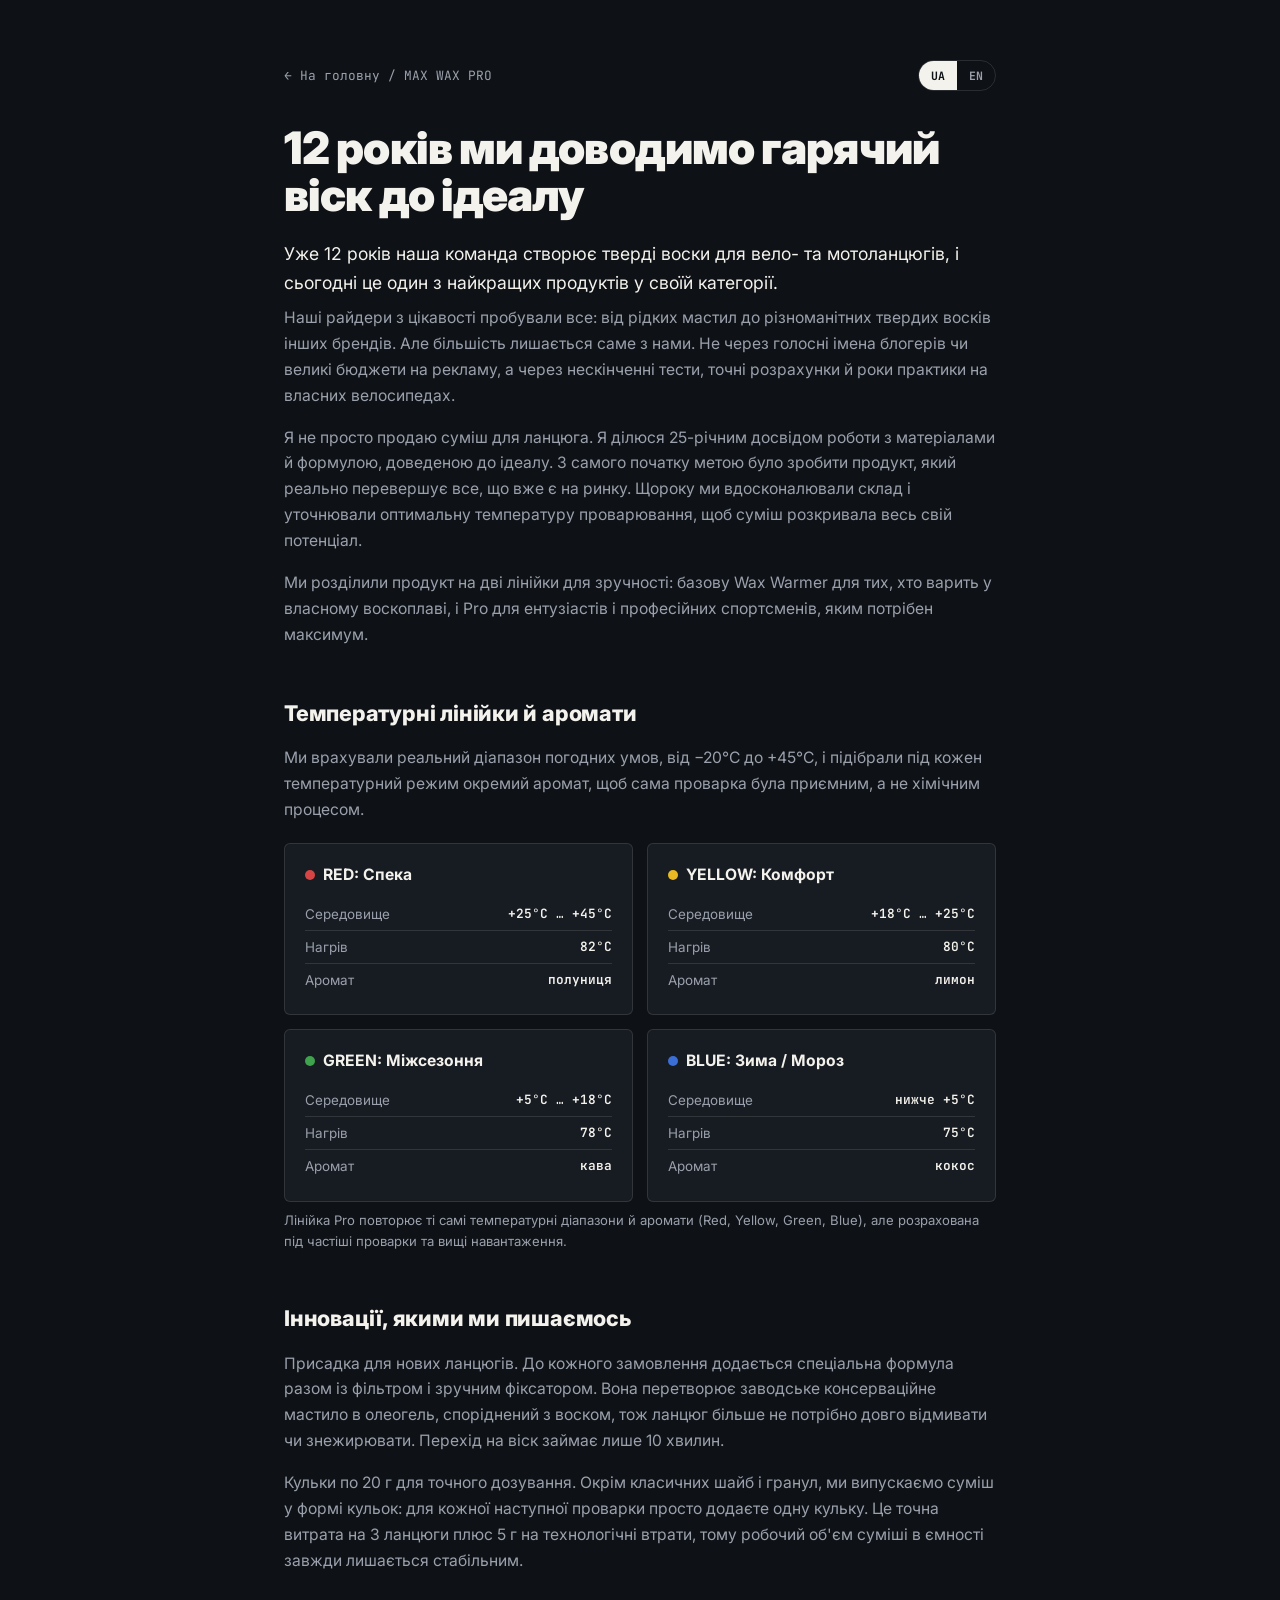
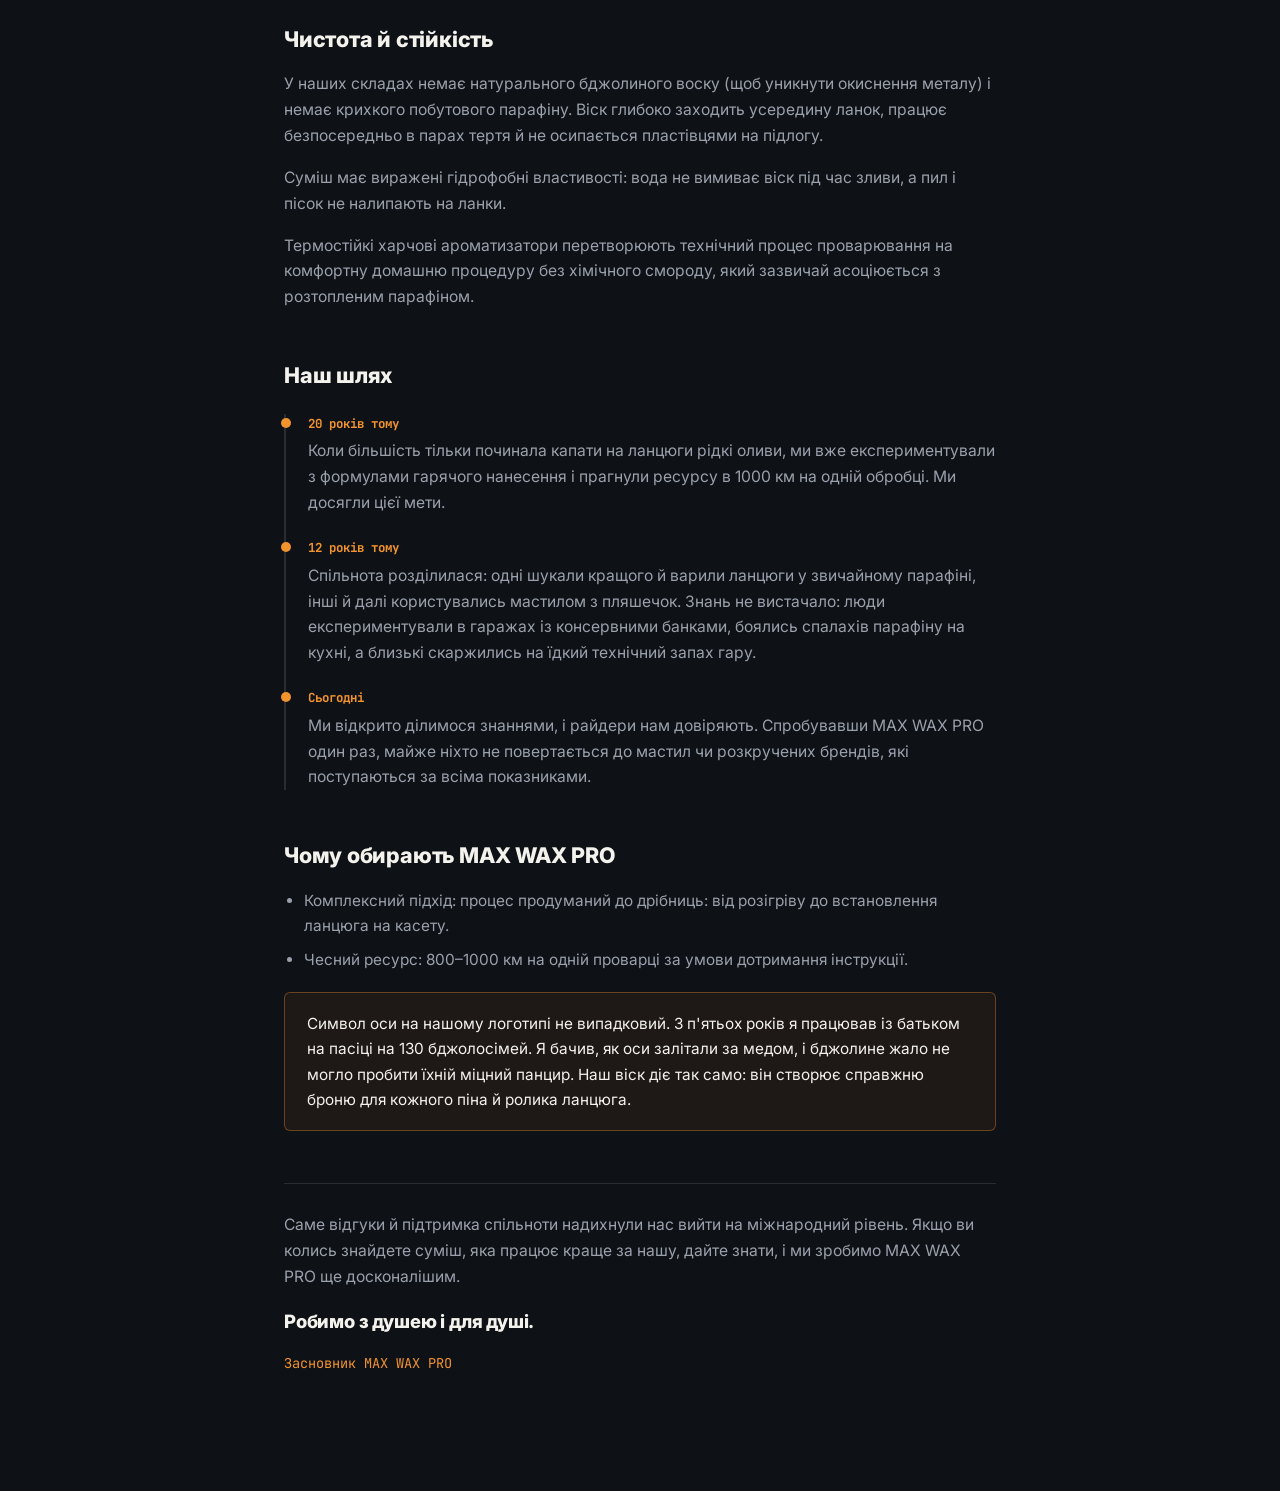
==== about.html @ edaf2dea "Cut page weight and remove AI-style copy patterns - Remove Ice Diamond video (2.5 MB base64); replac" ====
<!DOCTYPE html>
<html lang="uk" data-lang="uk">
<head>
<meta charset="UTF-8">
<meta name="viewport" content="width=device-width, initial-scale=1.0">
<title>Про нас | MAX WAX PRO</title>
<meta name="description" content="Історія MAX WAX PRO: 12 років розробки твердого воску для вело- та мотоланцюгів, температурні лінійки, наші інновації та чому обирають саме нас.">
<meta name="robots" content="index, follow">
<link rel="preconnect" href="https://fonts.googleapis.com">
<link href="https://fonts.googleapis.com/css2?family=Inter:wght@400;500;600;700;800;900&family=JetBrains+Mono:wght@400;500;700&display=swap" rel="stylesheet">
<style>
  :root{
    --bg:#0E1116; --surface:#171B22; --surface-2:#1D222B; --ink:#F4F2EC; --ink-soft:#9AA1AC;
    --accent:#F2932E; --accent-ink:#14181C; --border:rgba(244,242,236,0.12);
  }
  *{box-sizing:border-box;}
  body{margin:0;background:var(--bg);color:var(--ink);font-family:'Inter',system-ui,sans-serif;line-height:1.65;}
  .wrap{max-width:760px;margin:0 auto;padding:60px 24px 100px;}
  a{color:var(--accent);text-decoration:none;}
  a:hover{text-decoration:underline;}
  .top-row{display:flex;justify-content:space-between;align-items:center;margin-bottom:34px;flex-wrap:wrap;gap:14px;}
  .back{font-family:'JetBrains Mono',monospace;font-size:.8rem;color:var(--ink-soft);}
  .lang-toggle{display:flex;border:1px solid var(--border);border-radius:20px;overflow:hidden;}
  .lang-btn{border:none;background:transparent;color:var(--ink-soft);font-family:'JetBrains Mono',monospace;font-size:.72rem;font-weight:700;padding:7px 12px;cursor:pointer;}
  .lang-btn.active{background:var(--ink);color:var(--bg);}
  .eyebrow{font-family:'JetBrains Mono',monospace;font-size:.72rem;letter-spacing:.06em;color:var(--accent);font-weight:700;margin-bottom:14px;}
  h1{font-size:clamp(2rem,4.5vw,2.8rem);font-weight:900;letter-spacing:-0.02em;line-height:1.05;margin:0 0 20px;}
  h2{font-size:1.35rem;font-weight:800;letter-spacing:-0.01em;margin:48px 0 14px;}
  p{color:var(--ink-soft);font-size:.98rem;margin:0 0 16px;}
  p.lede{font-size:1.1rem;color:var(--ink);margin-bottom:8px;}
  .signature{font-family:'JetBrains Mono',monospace;font-size:.85rem;color:var(--accent);margin-top:6px;}
  ul{padding-left:20px;margin:0 0 16px;}
  li{color:var(--ink-soft);font-size:.96rem;margin-bottom:8px;}

  .temp-grid{display:grid;grid-template-columns:1fr 1fr;gap:14px;margin:20px 0 8px;}
  @media (max-width:600px){ .temp-grid{grid-template-columns:1fr;} }
  .temp-card{background:var(--surface);border:1px solid var(--border);border-radius:6px;padding:18px 20px;}
  .temp-card .dot{display:inline-block;width:10px;height:10px;border-radius:50%;margin-right:8px;}
  .temp-card h3{margin:0 0 10px;font-size:.98rem;display:flex;align-items:center;}
  .temp-card .row{display:flex;justify-content:space-between;font-size:.84rem;color:var(--ink-soft);padding:5px 0;border-top:1px solid var(--border);}
  .temp-card .row:first-of-type{border-top:none;}
  .temp-card .row span:last-child{color:var(--ink);font-weight:600;font-family:'JetBrains Mono',monospace;font-size:.8rem;}

  .quote-block{background:rgba(242,147,46,.07);border:1px solid rgba(242,147,46,.35);border-radius:6px;padding:18px 22px;margin:20px 0;}
  .quote-block p{color:var(--ink);margin:0;font-size:.96rem;}

  .timeline{border-left:2px solid var(--border);padding-left:22px;margin:20px 0;display:grid;gap:22px;}
  .timeline .t-item{position:relative;}
  .timeline .t-item::before{content:"";position:absolute;left:-27px;top:4px;width:10px;height:10px;border-radius:50%;background:var(--accent);}
  .timeline .t-year{font-family:'JetBrains Mono',monospace;font-size:.78rem;color:var(--accent);font-weight:700;display:block;margin-bottom:4px;}

  .closing{margin-top:52px;padding-top:28px;border-top:1px solid var(--border);}
  .closing p.tagline{font-size:1.15rem;font-weight:800;color:var(--ink);letter-spacing:-0.01em;}
</style>
</head>
<body>
  <div class="wrap">
    <div class="top-row">
      <a class="back" href="index.html" data-uk="← На головну / MAX WAX PRO" data-en="← Home / MAX WAX PRO">← На головну / MAX WAX PRO</a>
      <div class="lang-toggle">
        <button class="lang-btn active" data-lang="uk" type="button">UA</button>
        <button class="lang-btn" data-lang="en" type="button">EN</button>
      </div>
    </div>
    <h1 data-uk="12 років ми доводимо гарячий віск до ідеалу" data-en="12 years perfecting hot wax">12 років ми доводимо гарячий віск до ідеалу</h1>
    <p class="lede" data-uk="Уже 12 років наша команда створює тверді воски для вело- та мотоланцюгів, і сьогодні це один з найкращих продуктів у своїй категорії." data-en="For 12 years now our team has been making solid wax for bicycle and motorcycle chains, and today it's one of the best products in its category.">Уже 12 років наша команда створює тверді воски для вело- та мотоланцюгів, і сьогодні це один з найкращих продуктів у своїй категорії.</p>
    <p data-uk="Наші райдери з цікавості пробували все: від рідких мастил до різноманітних твердих восків інших брендів. Але більшість лишається саме з нами. Не через голосні імена блогерів чи великі бюджети на рекламу, а через нескінченні тести, точні розрахунки й роки практики на власних велосипедах." data-en="Out of curiosity, our riders have tried everything: from liquid lubes to various solid waxes from other brands. But most of them stay with us. Not because of loud blogger names or big ad budgets, but because of endless testing, precise calculations, and years of practice on our own bikes.">Наші райдери з цікавості пробували все: від рідких мастил до різноманітних твердих восків інших брендів. Але більшість лишається саме з нами. Не через голосні імена блогерів чи великі бюджети на рекламу, а через нескінченні тести, точні розрахунки й роки практики на власних велосипедах.</p>
    <p data-uk="Я не просто продаю суміш для ланцюга. Я ділюся 25-річним досвідом роботи з матеріалами й формулою, доведеною до ідеалу. З самого початку метою було зробити продукт, який реально перевершує все, що вже є на ринку. Щороку ми вдосконалювали склад і уточнювали оптимальну температуру проварювання, щоб суміш розкривала весь свій потенціал." data-en="I'm not just selling a chain mix. I'm sharing 25 years of hands-on material science and a formula refined to its limit. From the very start, the goal was to make a product that genuinely outperforms everything already on the market. Every year we refined the formula and fine-tuned the optimal treatment temperature so the mix reaches its full potential.">Я не просто продаю суміш для ланцюга. Я ділюся 25-річним досвідом роботи з матеріалами й формулою, доведеною до ідеалу. З самого початку метою було зробити продукт, який реально перевершує все, що вже є на ринку. Щороку ми вдосконалювали склад і уточнювали оптимальну температуру проварювання, щоб суміш розкривала весь свій потенціал.</p>
    <p data-uk="Ми розділили продукт на дві лінійки для зручності: базову Wax Warmer для тих, хто варить у власному воскоплаві, і Pro для ентузіастів і професійних спортсменів, яким потрібен максимум." data-en="We split the product into two lines for convenience: the base Wax Warmer for anyone treating chains in their own heater, and Pro for enthusiasts and professional athletes who need the maximum.">Ми розділили продукт на дві лінійки для зручності: базову <strong>Wax Warmer</strong> для тих, хто варить у власному воскоплаві, і <strong>Pro</strong> для ентузіастів і професійних спортсменів, яким потрібен максимум.</p>

    <h2 data-uk="Температурні лінійки й аромати" data-en="Temperature lines and scents">Температурні лінійки й аромати</h2>
    <p data-uk="Ми врахували реальний діапазон погодних умов, від −20°C до +45°C, і підібрали під кожен температурний режим окремий аромат, щоб сама проварка була приємним, а не хімічним процесом." data-en="We accounted for the real range of weather conditions, from −20°C to +45°C, and matched each temperature mode with its own scent, so the treatment itself feels pleasant rather than chemical.">Ми врахували реальний діапазон погодних умов, від −20°C до +45°C, і підібрали під кожен температурний режим окремий аромат, щоб сама проварка була приємним, а не хімічним процесом.</p>
    <div class="temp-grid">
      <div class="temp-card">
        <h3><span class="dot" style="background:#D64545;"></span><span data-uk="RED: Спека" data-en="RED: Hot">RED: Спека</span></h3>
        <div class="row"><span data-uk="Середовище" data-en="Ambient">Середовище</span><span>+25°C … +45°C</span></div>
        <div class="row"><span data-uk="Нагрів" data-en="Melt temp">Нагрів</span><span>82°C</span></div>
        <div class="row"><span data-uk="Аромат" data-en="Scent">Аромат</span><span data-uk="полуниця" data-en="strawberry">полуниця</span></div>
      </div>
      <div class="temp-card">
        <h3><span class="dot" style="background:#E8B923;"></span><span data-uk="YELLOW: Комфорт" data-en="YELLOW: Comfort">YELLOW: Комфорт</span></h3>
        <div class="row"><span data-uk="Середовище" data-en="Ambient">Середовище</span><span>+18°C … +25°C</span></div>
        <div class="row"><span data-uk="Нагрів" data-en="Melt temp">Нагрів</span><span>80°C</span></div>
        <div class="row"><span data-uk="Аромат" data-en="Scent">Аромат</span><span data-uk="лимон" data-en="lemon">лимон</span></div>
      </div>
      <div class="temp-card">
        <h3><span class="dot" style="background:#3FA24C;"></span><span data-uk="GREEN: Міжсезоння" data-en="GREEN: Off-season">GREEN: Міжсезоння</span></h3>
        <div class="row"><span data-uk="Середовище" data-en="Ambient">Середовище</span><span>+5°C … +18°C</span></div>
        <div class="row"><span data-uk="Нагрів" data-en="Melt temp">Нагрів</span><span>78°C</span></div>
        <div class="row"><span data-uk="Аромат" data-en="Scent">Аромат</span><span data-uk="кава" data-en="coffee">кава</span></div>
      </div>
      <div class="temp-card">
        <h3><span class="dot" style="background:#3B6FD6;"></span><span data-uk="BLUE: Зима / Мороз" data-en="BLUE: Winter / Frost">BLUE: Зима / Мороз</span></h3>
        <div class="row"><span data-uk="Середовище" data-en="Ambient">Середовище</span><span data-uk="нижче +5°C" data-en="below +5°C">нижче +5°C</span></div>
        <div class="row"><span data-uk="Нагрів" data-en="Melt temp">Нагрів</span><span>75°C</span></div>
        <div class="row"><span data-uk="Аромат" data-en="Scent">Аромат</span><span data-uk="кокос" data-en="coconut">кокос</span></div>
      </div>
    </div>
    <p style="font-size:.82rem;" data-uk="Лінійка Pro повторює ті самі температурні діапазони й аромати (Red, Yellow, Green, Blue), але розрахована під частіші проварки та вищі навантаження." data-en="The Pro line repeats the same temperature ranges and scents (Red, Yellow, Green, Blue), but is built for more frequent treatments and higher loads.">Лінійка Pro повторює ті самі температурні діапазони й аромати (Red, Yellow, Green, Blue), але розрахована під частіші проварки та вищі навантаження.</p>

    <h2 data-uk="Інновації, якими ми пишаємось" data-en="Innovations we're proud of">Інновації, якими ми пишаємось</h2>
    <p data-uk="Присадка для нових ланцюгів. До кожного замовлення додається спеціальна формула разом із фільтром і зручним фіксатором. Вона перетворює заводське консерваційне мастило в олеогель, споріднений з воском, тож ланцюг більше не потрібно довго відмивати чи знежирювати. Перехід на віск займає лише 10 хвилин." data-en="New-chain additive. Every order includes a special formula along with a filter and a convenient holder. It turns factory preservative grease into a wax-like oleogel, so there's no more long degreasing or washing. Switching to wax takes just 10 minutes."><strong>Присадка для нових ланцюгів.</strong> До кожного замовлення додається спеціальна формула разом із фільтром і зручним фіксатором. Вона перетворює заводське консерваційне мастило в олеогель, споріднений з воском, тож ланцюг більше не потрібно довго відмивати чи знежирювати. Перехід на віск займає лише 10 хвилин.</p>
    <p data-uk="Кульки по 20 г для точного дозування. Окрім класичних шайб і гранул, ми випускаємо суміш у формі кульок: для кожної наступної проварки просто додаєте одну кульку. Це точна витрата на 3 ланцюги плюс 5 г на технологічні втрати, тому робочий об'єм суміші в ємності завжди лишається стабільним." data-en="20 g balls for precise dosing. Besides the classic discs and pellets, we make the mix in ball form: for every next treatment you just drop in one ball. That's an exact amount for 3 chains plus 5 g for process loss, so the working volume in your heater always stays stable."><strong>Кульки по 20 г для точного дозування.</strong> Окрім класичних шайб і гранул, ми випускаємо суміш у формі кульок: для кожної наступної проварки просто додаєте одну кульку. Це точна витрата на 3 ланцюги плюс 5 г на технологічні втрати, тому робочий об'єм суміші в ємності завжди лишається стабільним.</p>

    <h2 data-uk="Чистота й стійкість" data-en="Purity and resistance">Чистота й стійкість</h2>
    <p data-uk="У наших складах немає натурального бджолиного воску (щоб уникнути окиснення металу) і немає крихкого побутового парафіну. Віск глибоко заходить усередину ланок, працює безпосередньо в парах тертя й не осипається пластівцями на підлогу." data-en="Our formulas contain no natural beeswax (to avoid metal oxidation) and no brittle household paraffin. The wax penetrates deep into the links, works directly at the friction surfaces, and doesn't flake off onto the floor.">У наших складах немає натурального бджолиного воску (щоб уникнути окиснення металу) і немає крихкого побутового парафіну. Віск глибоко заходить усередину ланок, працює безпосередньо в парах тертя й не осипається пластівцями на підлогу.</p>
    <p data-uk="Суміш має виражені гідрофобні властивості: вода не вимиває віск під час зливи, а пил і пісок не налипають на ланки." data-en="The mix has pronounced hydrophobic properties: rain doesn't wash the wax out, and dust or sand don't stick to the links.">Суміш має виражені гідрофобні властивості: вода не вимиває віск під час зливи, а пил і пісок не налипають на ланки.</p>
    <p data-uk="Термостійкі харчові ароматизатори перетворюють технічний процес проварювання на комфортну домашню процедуру без хімічного смороду, який зазвичай асоціюється з розтопленим парафіном." data-en="Heat-stable, food-grade fragrances turn the technical treatment process into a comfortable at-home routine without the chemical stench usually associated with melted paraffin.">Термостійкі харчові ароматизатори перетворюють технічний процес проварювання на комфортну домашню процедуру без хімічного смороду, який зазвичай асоціюється з розтопленим парафіном.</p>

    <h2 data-uk="Наш шлях" data-en="Our journey">Наш шлях</h2>
    <div class="timeline">
      <div class="t-item">
        <span class="t-year" data-uk="20 років тому" data-en="20 years ago">20 років тому</span>
        <p style="margin:0;" data-uk="Коли більшість тільки починала капати на ланцюги рідкі оливи, ми вже експериментували з формулами гарячого нанесення і прагнули ресурсу в 1000 км на одній обробці. Ми досягли цієї мети." data-en="While most people were just starting to drip liquid oils onto their chains, we were already experimenting with hot-application formulas, chasing a 1000 km range per treatment. We reached that goal.">Коли більшість тільки починала капати на ланцюги рідкі оливи, ми вже експериментували з формулами гарячого нанесення і прагнули ресурсу в 1000 км на одній обробці. Ми досягли цієї мети.</p>
      </div>
      <div class="t-item">
        <span class="t-year" data-uk="12 років тому" data-en="12 years ago">12 років тому</span>
        <p style="margin:0;" data-uk="Спільнота розділилася: одні шукали кращого й варили ланцюги у звичайному парафіні, інші й далі користувались мастилом з пляшечок. Знань не вистачало: люди експериментували в гаражах із консервними банками, боялись спалахів парафіну на кухні, а близькі скаржились на їдкий технічний запах гару." data-en="The community split: some looked for something better and treated chains in plain paraffin, others kept using bottled lube. Knowledge was scarce: people experimented in garages with tin cans, feared paraffin flare-ups in the kitchen, and their families complained about the acrid technical smell.">Спільнота розділилася: одні шукали кращого й варили ланцюги у звичайному парафіні, інші й далі користувались мастилом з пляшечок. Знань не вистачало: люди експериментували в гаражах із консервними банками, боялись спалахів парафіну на кухні, а близькі скаржились на їдкий технічний запах гару.</p>
      </div>
      <div class="t-item">
        <span class="t-year" data-uk="Сьогодні" data-en="Today">Сьогодні</span>
        <p style="margin:0;" data-uk="Ми відкрито ділимося знаннями, і райдери нам довіряють. Спробувавши MAX WAX PRO один раз, майже ніхто не повертається до мастил чи розкручених брендів, які поступаються за всіма показниками." data-en="We share our knowledge openly, and riders trust us for it. Once someone tries MAX WAX PRO, almost no one goes back to lubes or hyped brands that fall short on every metric.">Ми відкрито ділимося знаннями, і райдери нам довіряють. Спробувавши MAX WAX PRO один раз, майже ніхто не повертається до мастил чи розкручених брендів, які поступаються за всіма показниками.</p>
      </div>
    </div>

    <h2 data-uk="Чому обирають MAX WAX PRO" data-en="Why riders choose MAX WAX PRO">Чому обирають MAX WAX PRO</h2>
    <ul>
      <li data-uk="Комплексний підхід: процес продуманий до дрібниць: від розігріву до встановлення ланцюга на касету." data-en="A comprehensive approach: every detail is worked out, from heating the wax to refitting the chain onto the cassette."><strong>Комплексний підхід</strong>: процес продуманий до дрібниць: від розігріву до встановлення ланцюга на касету.</li>
      <li data-uk="Чесний ресурс: 800–1000 км на одній проварці за умови дотримання інструкції." data-en="An honest lifespan: 800–1000 km per treatment when the instructions are followed."><strong>Чесний ресурс</strong>: 800–1000 км на одній проварці за умови дотримання інструкції.</li>
    </ul>

    <div class="quote-block">
      <p data-uk="Символ оси на нашому логотипі не випадковий. З п'ятьох років я працював із батьком на пасіці на 130 бджолосімей. Я бачив, як оси залітали за медом, і бджолине жало не могло пробити їхній міцний панцир. Наш віск діє так само: він створює справжню броню для кожного піна й ролика ланцюга." data-en="The wasp on our logo isn't there by chance. From the age of five I worked with my father at an apiary of 130 bee colonies. I watched wasps raid the hives for honey, and the bees' stingers simply couldn't pierce their tough armor. Our wax works the same way: it builds real armor for every pin and roller in the chain.">Символ оси на нашому логотипі не випадковий. З п'ятьох років я працював із батьком на пасіці на 130 бджолосімей. Я бачив, як оси залітали за медом, і бджолине жало не могло пробити їхній міцний панцир. Наш віск діє так само: він створює справжню броню для кожного піна й ролика ланцюга.</p>
    </div>

    <div class="closing">
      <p data-uk="Саме відгуки й підтримка спільноти надихнули нас вийти на міжнародний рівень. Якщо ви колись знайдете суміш, яка працює краще за нашу, дайте знати, і ми зробимо MAX WAX PRO ще досконалішим." data-en="It was your feedback and the community's support that inspired us to go international. If you ever find a mix that works better than ours, let us know, and we'll make MAX WAX PRO even better.">Саме відгуки й підтримка спільноти надихнули нас вийти на міжнародний рівень. Якщо ви колись знайдете суміш, яка працює краще за нашу, дайте знати, і ми зробимо MAX WAX PRO ще досконалішим.</p>
      <p class="tagline" data-uk="Робимо з душею і для душі." data-en="Made with soul, for the soul.">Робимо з душею і для душі.</p>
      <p class="signature" data-uk="Засновник MAX WAX PRO" data-en="Founder, MAX WAX PRO">Засновник MAX WAX PRO</p>
    </div>
  </div>

  <script>
  (function(){
    var LANG_KEY = 'mwp-lang-v1';
    function applyLang(lang){
      var root = document.documentElement;
      root.setAttribute('lang', lang);
      root.setAttribute('data-lang', lang);
      var attr = lang === 'en' ? 'data-en' : 'data-uk';
      document.querySelectorAll('[data-en]').forEach(function(el){
        var val = el.getAttribute(attr);
        if(val !== null){ el.textContent = val; }
      });
      document.querySelectorAll('.lang-btn').forEach(function(b){
        b.classList.toggle('active', b.getAttribute('data-lang') === lang);
      });
      try{ localStorage.setItem(LANG_KEY, lang); }catch(e){}
    }
    document.querySelectorAll('.lang-btn').forEach(function(b){
      b.addEventListener('click', function(){ applyLang(b.getAttribute('data-lang')); });
    });
    var saved;
    try{ saved = localStorage.getItem(LANG_KEY); }catch(e){}
    applyLang(saved === 'en' ? 'en' : 'uk');
  })();
  </script>
</body>
</html>
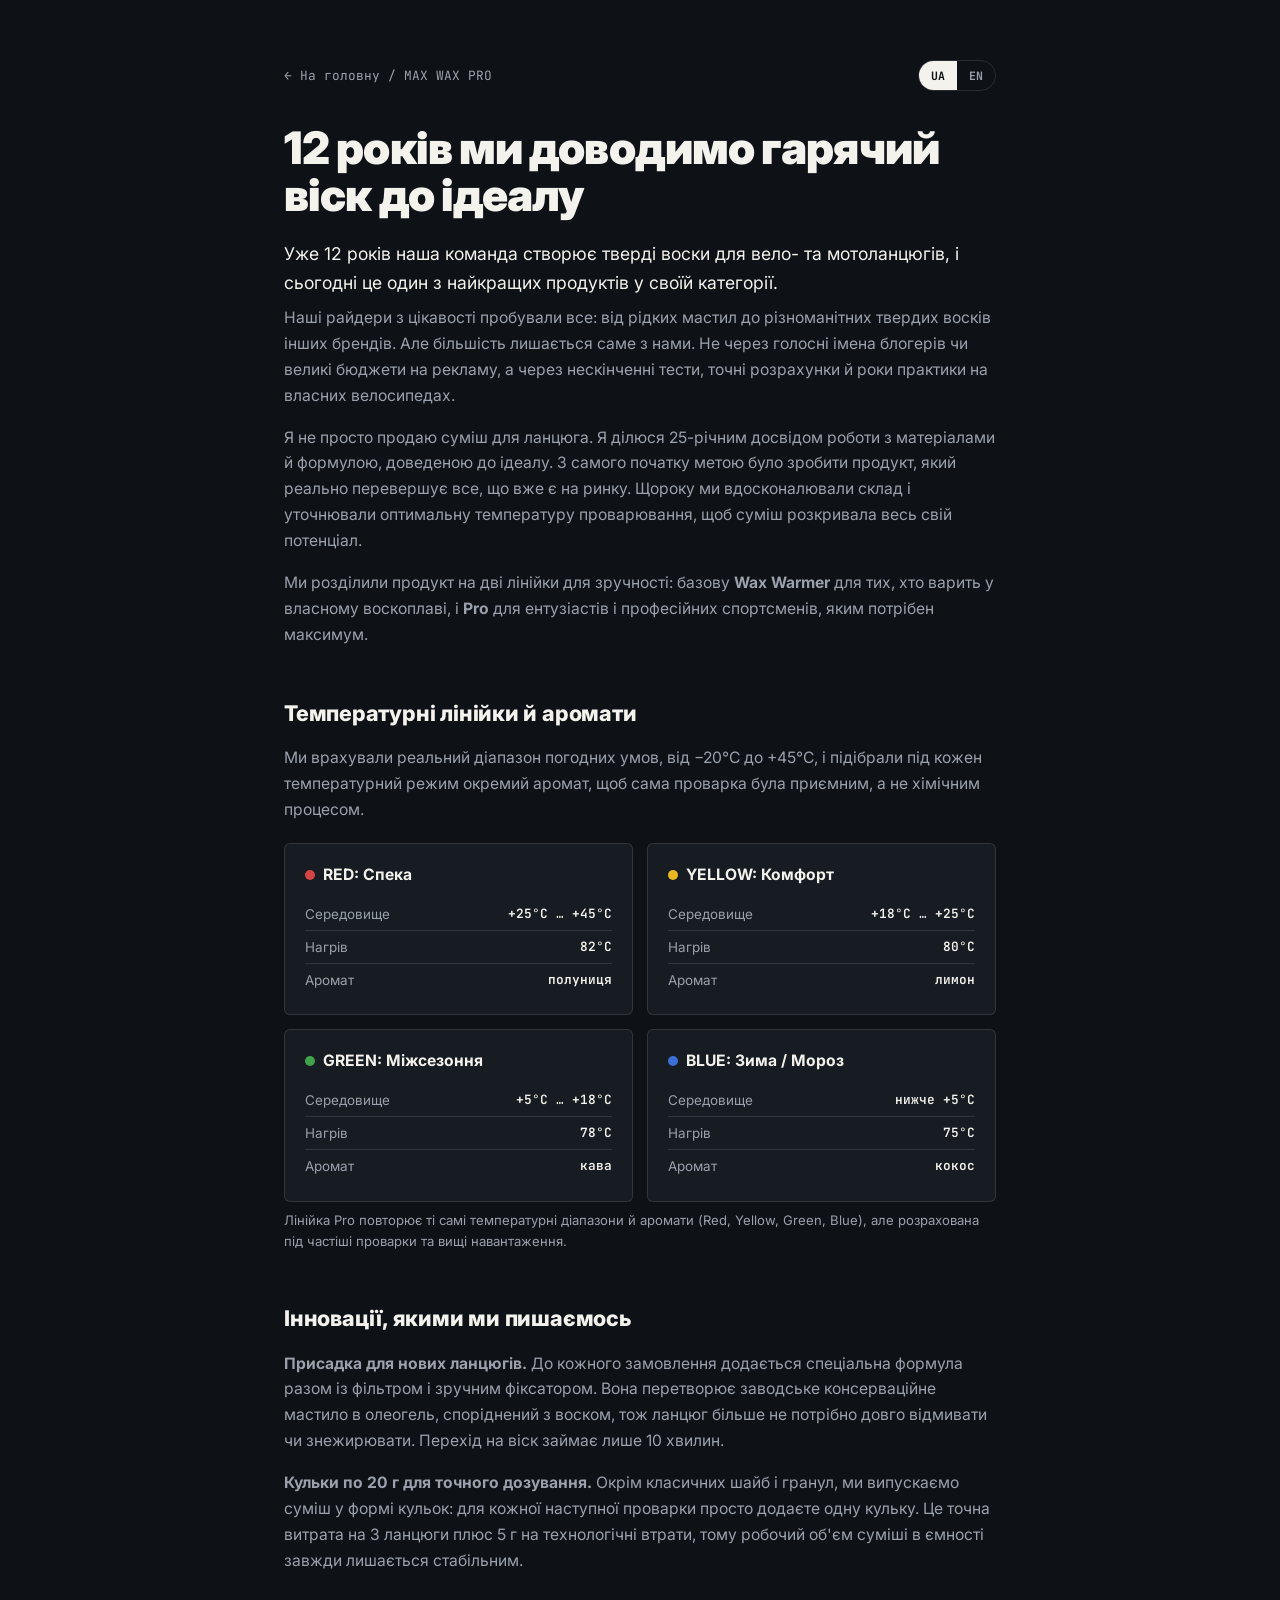
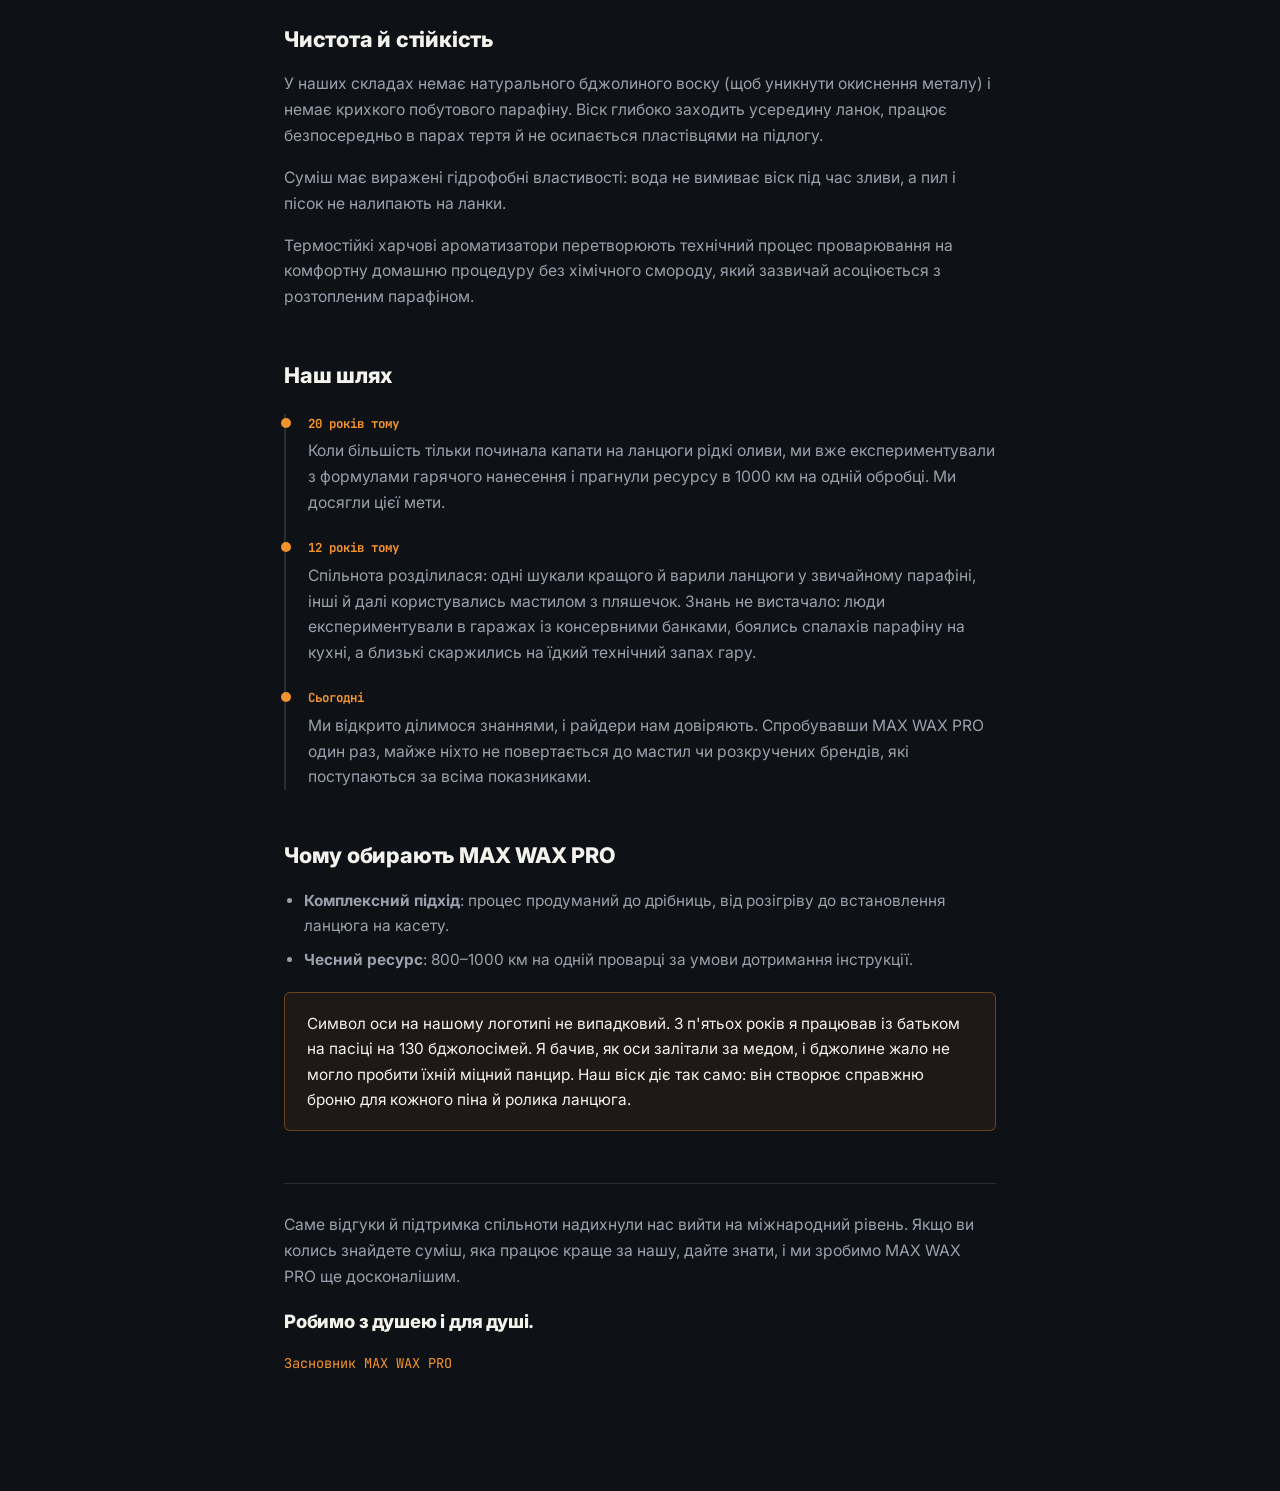
==== commit ac607126: "About page: keep bold text when switching UA/EN; fix double colon Co-Authored-By: Claude Opus 5.5 <n" ====
--- a/about.html
+++ b/about.html
@@ -66,7 +66,7 @@
     <p class="lede" data-uk="Уже 12 років наша команда створює тверді воски для вело- та мотоланцюгів, і сьогодні це один з найкращих продуктів у своїй категорії." data-en="For 12 years now our team has been making solid wax for bicycle and motorcycle chains, and today it's one of the best products in its category.">Уже 12 років наша команда створює тверді воски для вело- та мотоланцюгів, і сьогодні це один з найкращих продуктів у своїй категорії.</p>
     <p data-uk="Наші райдери з цікавості пробували все: від рідких мастил до різноманітних твердих восків інших брендів. Але більшість лишається саме з нами. Не через голосні імена блогерів чи великі бюджети на рекламу, а через нескінченні тести, точні розрахунки й роки практики на власних велосипедах." data-en="Out of curiosity, our riders have tried everything: from liquid lubes to various solid waxes from other brands. But most of them stay with us. Not because of loud blogger names or big ad budgets, but because of endless testing, precise calculations, and years of practice on our own bikes.">Наші райдери з цікавості пробували все: від рідких мастил до різноманітних твердих восків інших брендів. Але більшість лишається саме з нами. Не через голосні імена блогерів чи великі бюджети на рекламу, а через нескінченні тести, точні розрахунки й роки практики на власних велосипедах.</p>
     <p data-uk="Я не просто продаю суміш для ланцюга. Я ділюся 25-річним досвідом роботи з матеріалами й формулою, доведеною до ідеалу. З самого початку метою було зробити продукт, який реально перевершує все, що вже є на ринку. Щороку ми вдосконалювали склад і уточнювали оптимальну температуру проварювання, щоб суміш розкривала весь свій потенціал." data-en="I'm not just selling a chain mix. I'm sharing 25 years of hands-on material science and a formula refined to its limit. From the very start, the goal was to make a product that genuinely outperforms everything already on the market. Every year we refined the formula and fine-tuned the optimal treatment temperature so the mix reaches its full potential.">Я не просто продаю суміш для ланцюга. Я ділюся 25-річним досвідом роботи з матеріалами й формулою, доведеною до ідеалу. З самого початку метою було зробити продукт, який реально перевершує все, що вже є на ринку. Щороку ми вдосконалювали склад і уточнювали оптимальну температуру проварювання, щоб суміш розкривала весь свій потенціал.</p>
-    <p data-uk="Ми розділили продукт на дві лінійки для зручності: базову Wax Warmer для тих, хто варить у власному воскоплаві, і Pro для ентузіастів і професійних спортсменів, яким потрібен максимум." data-en="We split the product into two lines for convenience: the base Wax Warmer for anyone treating chains in their own heater, and Pro for enthusiasts and professional athletes who need the maximum.">Ми розділили продукт на дві лінійки для зручності: базову <strong>Wax Warmer</strong> для тих, хто варить у власному воскоплаві, і <strong>Pro</strong> для ентузіастів і професійних спортсменів, яким потрібен максимум.</p>
+    <p data-uk-html="Ми розділили продукт на дві лінійки для зручності: базову &lt;strong&gt;Wax Warmer&lt;/strong&gt; для тих, хто варить у власному воскоплаві, і &lt;strong&gt;Pro&lt;/strong&gt; для ентузіастів і професійних спортсменів, яким потрібен максимум." data-en-html="We split the product into two lines for convenience: the base &lt;strong&gt;Wax Warmer&lt;/strong&gt; for anyone treating chains in their own heater, and &lt;strong&gt;Pro&lt;/strong&gt; for enthusiasts and professional athletes who need the maximum.">Ми розділили продукт на дві лінійки для зручності: базову <strong>Wax Warmer</strong> для тих, хто варить у власному воскоплаві, і <strong>Pro</strong> для ентузіастів і професійних спортсменів, яким потрібен максимум.</p>
 
     <h2 data-uk="Температурні лінійки й аромати" data-en="Temperature lines and scents">Температурні лінійки й аромати</h2>
     <p data-uk="Ми врахували реальний діапазон погодних умов, від −20°C до +45°C, і підібрали під кожен температурний режим окремий аромат, щоб сама проварка була приємним, а не хімічним процесом." data-en="We accounted for the real range of weather conditions, from −20°C to +45°C, and matched each temperature mode with its own scent, so the treatment itself feels pleasant rather than chemical.">Ми врахували реальний діапазон погодних умов, від −20°C до +45°C, і підібрали під кожен температурний режим окремий аромат, щоб сама проварка була приємним, а не хімічним процесом.</p>
@@ -99,8 +99,8 @@
     <p style="font-size:.82rem;" data-uk="Лінійка Pro повторює ті самі температурні діапазони й аромати (Red, Yellow, Green, Blue), але розрахована під частіші проварки та вищі навантаження." data-en="The Pro line repeats the same temperature ranges and scents (Red, Yellow, Green, Blue), but is built for more frequent treatments and higher loads.">Лінійка Pro повторює ті самі температурні діапазони й аромати (Red, Yellow, Green, Blue), але розрахована під частіші проварки та вищі навантаження.</p>
 
     <h2 data-uk="Інновації, якими ми пишаємось" data-en="Innovations we're proud of">Інновації, якими ми пишаємось</h2>
-    <p data-uk="Присадка для нових ланцюгів. До кожного замовлення додається спеціальна формула разом із фільтром і зручним фіксатором. Вона перетворює заводське консерваційне мастило в олеогель, споріднений з воском, тож ланцюг більше не потрібно довго відмивати чи знежирювати. Перехід на віск займає лише 10 хвилин." data-en="New-chain additive. Every order includes a special formula along with a filter and a convenient holder. It turns factory preservative grease into a wax-like oleogel, so there's no more long degreasing or washing. Switching to wax takes just 10 minutes."><strong>Присадка для нових ланцюгів.</strong> До кожного замовлення додається спеціальна формула разом із фільтром і зручним фіксатором. Вона перетворює заводське консерваційне мастило в олеогель, споріднений з воском, тож ланцюг більше не потрібно довго відмивати чи знежирювати. Перехід на віск займає лише 10 хвилин.</p>
-    <p data-uk="Кульки по 20 г для точного дозування. Окрім класичних шайб і гранул, ми випускаємо суміш у формі кульок: для кожної наступної проварки просто додаєте одну кульку. Це точна витрата на 3 ланцюги плюс 5 г на технологічні втрати, тому робочий об'єм суміші в ємності завжди лишається стабільним." data-en="20 g balls for precise dosing. Besides the classic discs and pellets, we make the mix in ball form: for every next treatment you just drop in one ball. That's an exact amount for 3 chains plus 5 g for process loss, so the working volume in your heater always stays stable."><strong>Кульки по 20 г для точного дозування.</strong> Окрім класичних шайб і гранул, ми випускаємо суміш у формі кульок: для кожної наступної проварки просто додаєте одну кульку. Це точна витрата на 3 ланцюги плюс 5 г на технологічні втрати, тому робочий об'єм суміші в ємності завжди лишається стабільним.</p>
+    <p data-uk-html="&lt;strong&gt;Присадка для нових ланцюгів.&lt;/strong&gt; До кожного замовлення додається спеціальна формула разом із фільтром і зручним фіксатором. Вона перетворює заводське консерваційне мастило в олеогель, споріднений з воском, тож ланцюг більше не потрібно довго відмивати чи знежирювати. Перехід на віск займає лише 10 хвилин." data-en-html="&lt;strong&gt;New-chain additive.&lt;/strong&gt; Every order includes a special formula along with a filter and a convenient holder. It turns factory preservative grease into a wax-like oleogel, so there&#x27;s no more long degreasing or washing. Switching to wax takes just 10 minutes."><strong>Присадка для нових ланцюгів.</strong> До кожного замовлення додається спеціальна формула разом із фільтром і зручним фіксатором. Вона перетворює заводське консерваційне мастило в олеогель, споріднений з воском, тож ланцюг більше не потрібно довго відмивати чи знежирювати. Перехід на віск займає лише 10 хвилин.</p>
+    <p data-uk-html="&lt;strong&gt;Кульки по 20 г для точного дозування.&lt;/strong&gt; Окрім класичних шайб і гранул, ми випускаємо суміш у формі кульок: для кожної наступної проварки просто додаєте одну кульку. Це точна витрата на 3 ланцюги плюс 5 г на технологічні втрати, тому робочий об&#x27;єм суміші в ємності завжди лишається стабільним." data-en-html="&lt;strong&gt;20 g balls for precise dosing.&lt;/strong&gt; Besides the classic discs and pellets, we make the mix in ball form: for every next treatment you just drop in one ball. That&#x27;s an exact amount for 3 chains plus 5 g for process loss, so the working volume in your heater always stays stable."><strong>Кульки по 20 г для точного дозування.</strong> Окрім класичних шайб і гранул, ми випускаємо суміш у формі кульок: для кожної наступної проварки просто додаєте одну кульку. Це точна витрата на 3 ланцюги плюс 5 г на технологічні втрати, тому робочий об'єм суміші в ємності завжди лишається стабільним.</p>
 
     <h2 data-uk="Чистота й стійкість" data-en="Purity and resistance">Чистота й стійкість</h2>
     <p data-uk="У наших складах немає натурального бджолиного воску (щоб уникнути окиснення металу) і немає крихкого побутового парафіну. Віск глибоко заходить усередину ланок, працює безпосередньо в парах тертя й не осипається пластівцями на підлогу." data-en="Our formulas contain no natural beeswax (to avoid metal oxidation) and no brittle household paraffin. The wax penetrates deep into the links, works directly at the friction surfaces, and doesn't flake off onto the floor.">У наших складах немає натурального бджолиного воску (щоб уникнути окиснення металу) і немає крихкого побутового парафіну. Віск глибоко заходить усередину ланок, працює безпосередньо в парах тертя й не осипається пластівцями на підлогу.</p>
@@ -125,8 +125,8 @@
 
     <h2 data-uk="Чому обирають MAX WAX PRO" data-en="Why riders choose MAX WAX PRO">Чому обирають MAX WAX PRO</h2>
     <ul>
-      <li data-uk="Комплексний підхід: процес продуманий до дрібниць: від розігріву до встановлення ланцюга на касету." data-en="A comprehensive approach: every detail is worked out, from heating the wax to refitting the chain onto the cassette."><strong>Комплексний підхід</strong>: процес продуманий до дрібниць: від розігріву до встановлення ланцюга на касету.</li>
-      <li data-uk="Чесний ресурс: 800–1000 км на одній проварці за умови дотримання інструкції." data-en="An honest lifespan: 800–1000 km per treatment when the instructions are followed."><strong>Чесний ресурс</strong>: 800–1000 км на одній проварці за умови дотримання інструкції.</li>
+      <li data-uk-html="&lt;strong&gt;Комплексний підхід&lt;/strong&gt;: процес продуманий до дрібниць, від розігріву до встановлення ланцюга на касету." data-en-html="&lt;strong&gt;A comprehensive approach&lt;/strong&gt;: every detail is worked out, from heating the wax to refitting the chain onto the cassette."><strong>Комплексний підхід</strong>: процес продуманий до дрібниць, від розігріву до встановлення ланцюга на касету.</li>
+      <li data-uk-html="&lt;strong&gt;Чесний ресурс&lt;/strong&gt;: 800–1000 км на одній проварці за умови дотримання інструкції." data-en-html="&lt;strong&gt;An honest lifespan&lt;/strong&gt;: 800–1000 km per treatment when the instructions are followed."><strong>Чесний ресурс</strong>: 800–1000 км на одній проварці за умови дотримання інструкції.</li>
     </ul>
 
     <div class="quote-block">
@@ -152,6 +152,12 @@
         var val = el.getAttribute(attr);
         if(val !== null){ el.textContent = val; }
       });
+      // Елементи з виділенням усередині (<strong>) мають переклад разом із розміткою
+      var htmlAttr = lang === 'en' ? 'data-en-html' : 'data-uk-html';
+      document.querySelectorAll('[data-en-html]').forEach(function(el){
+        var val = el.getAttribute(htmlAttr);
+        if(val !== null){ el.innerHTML = val; }
+      });
       document.querySelectorAll('.lang-btn').forEach(function(b){
         b.classList.toggle('active', b.getAttribute('data-lang') === lang);
       });
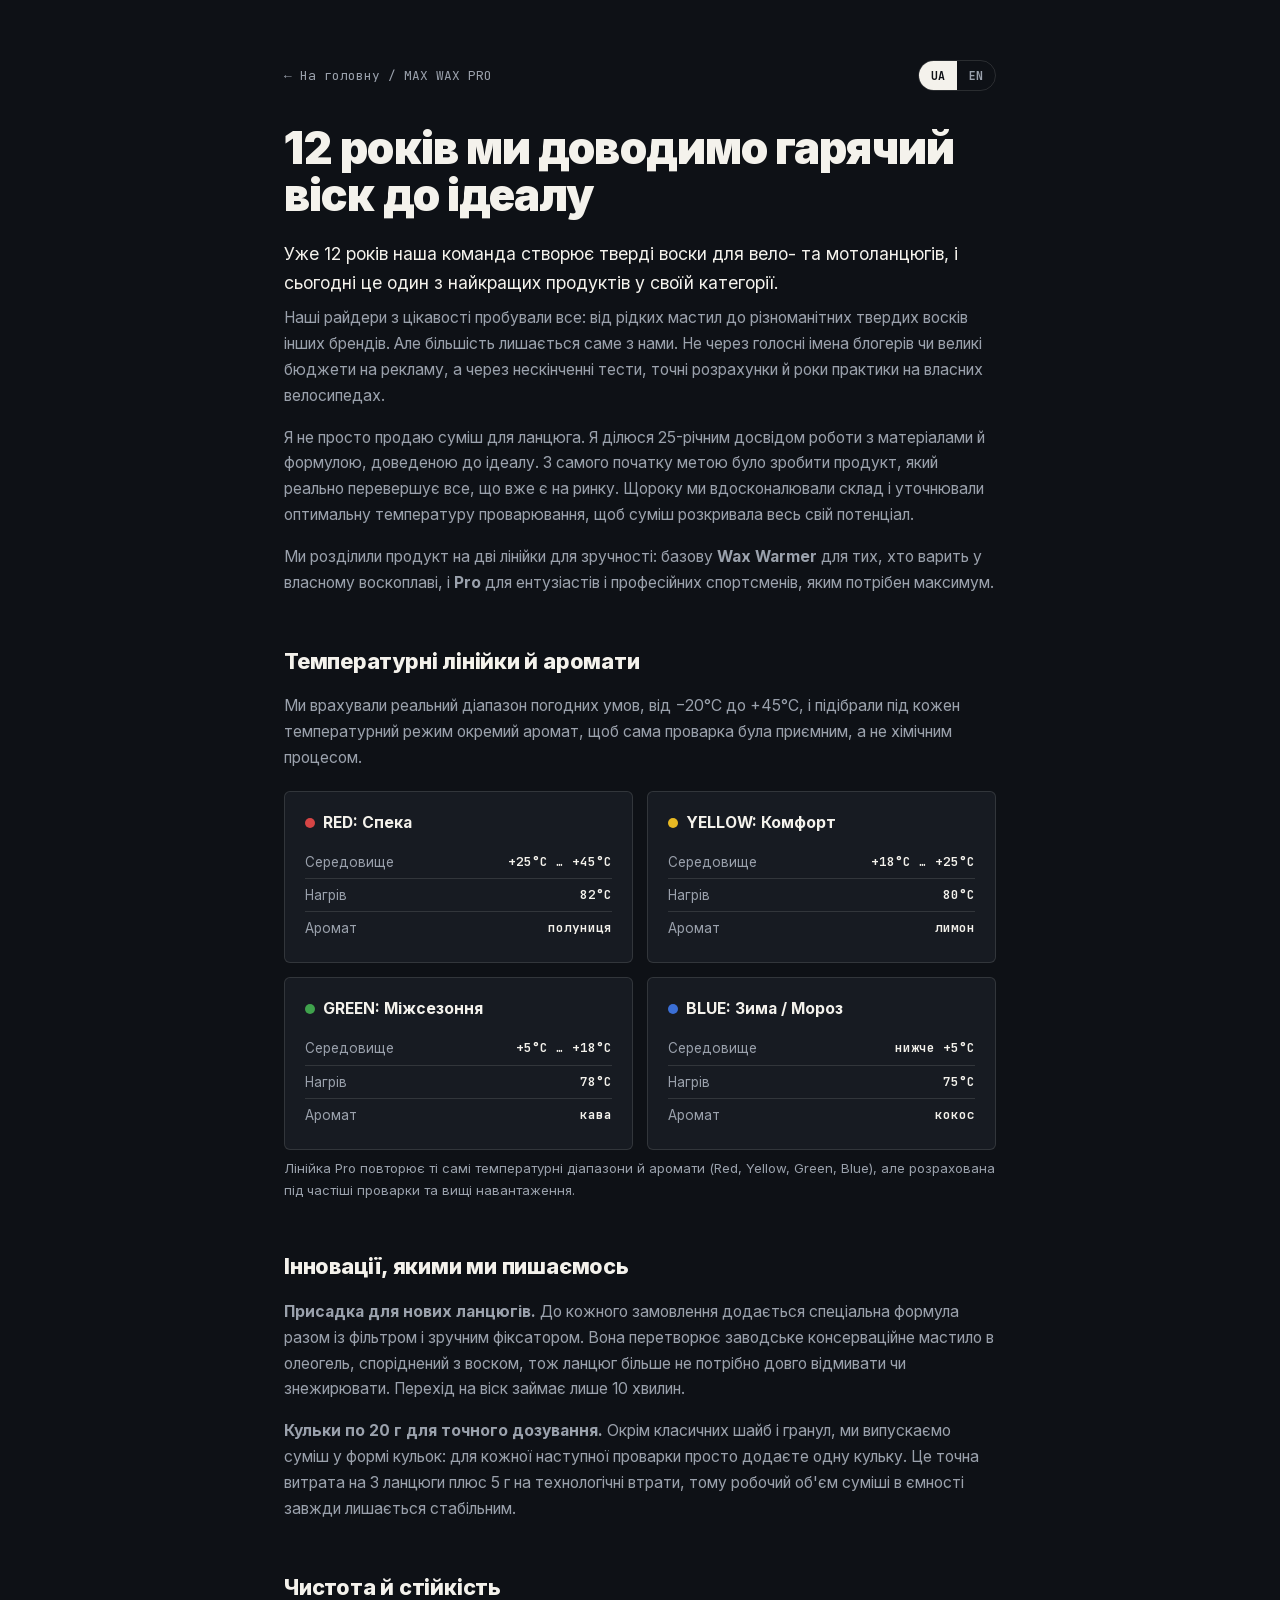
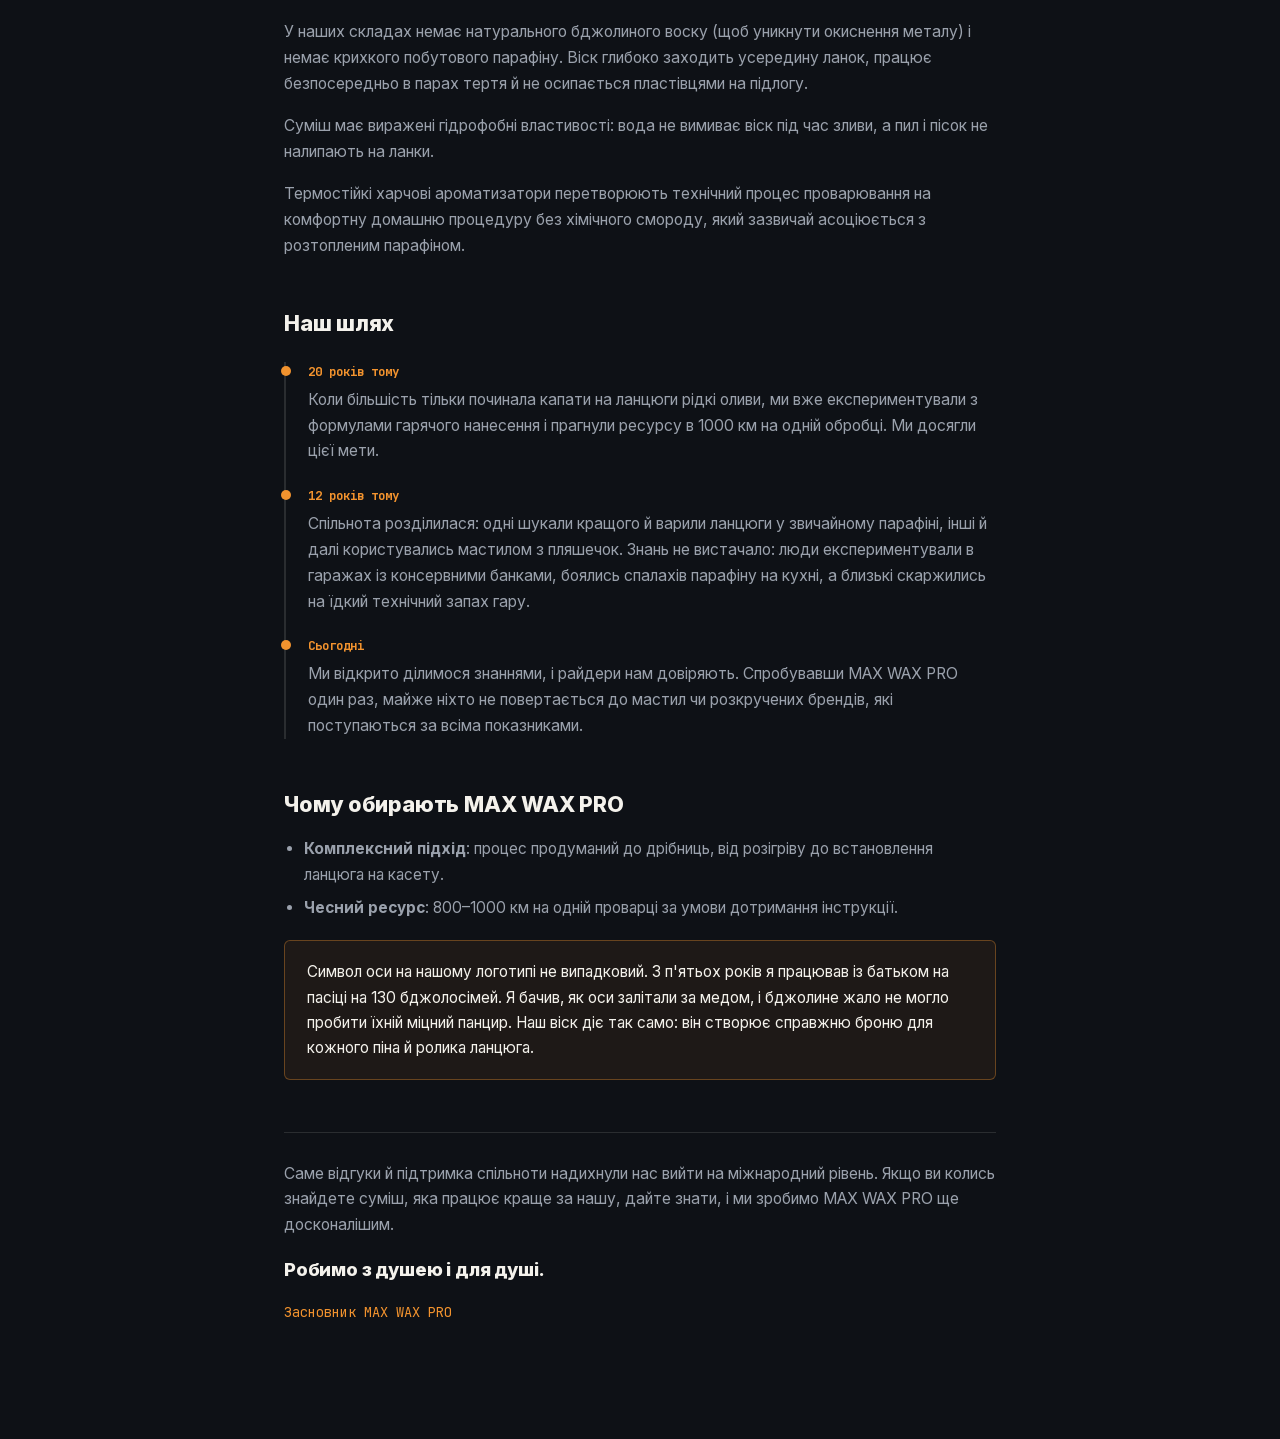
==== commit b5cd2352: "Self-host Inter and JetBrains Mono, drop Google Fonts - fonts/: latin, latin-ext, cyrillic, cyrillic" ====
--- a/about.html
+++ b/about.html
@@ -6,8 +6,8 @@
 <title>Про нас | MAX WAX PRO</title>
 <meta name="description" content="Історія MAX WAX PRO: 12 років розробки твердого воску для вело- та мотоланцюгів, температурні лінійки, наші інновації та чому обирають саме нас.">
 <meta name="robots" content="index, follow">
-<link rel="preconnect" href="https://fonts.googleapis.com">
-<link href="https://fonts.googleapis.com/css2?family=Inter:wght@400;500;600;700;800;900&family=JetBrains+Mono:wght@400;500;700&display=swap" rel="stylesheet">
+<link rel="preload" href="/fonts/inter-cyrillic.woff2" as="font" type="font/woff2" crossorigin>
+<link rel="stylesheet" href="/fonts/fonts.css">
 <style>
   :root{
     --bg:#0E1116; --surface:#171B22; --surface-2:#1D222B; --ink:#F4F2EC; --ink-soft:#9AA1AC;
--- a/fonts/fonts.css
+++ b/fonts/fonts.css
@@ -0,0 +1,9 @@
+/* Self-hosted fonts (Inter, JetBrains Mono; SIL Open Font License). Source: Google Fonts. */
+@font-face{font-family:'Inter';font-style:normal;font-weight:400 900;font-display:swap;src:url(/fonts/inter-cyrillic-ext.woff2) format('woff2');unicode-range:U+0460-052F, U+1C80-1C8A, U+20B4, U+2DE0-2DFF, U+A640-A69F, U+FE2E-FE2F;}
+@font-face{font-family:'Inter';font-style:normal;font-weight:400 900;font-display:swap;src:url(/fonts/inter-cyrillic.woff2) format('woff2');unicode-range:U+0301, U+0400-045F, U+0490-0491, U+04B0-04B1, U+2116;}
+@font-face{font-family:'Inter';font-style:normal;font-weight:400 900;font-display:swap;src:url(/fonts/inter-latin-ext.woff2) format('woff2');unicode-range:U+0100-02BA, U+02BD-02C5, U+02C7-02CC, U+02CE-02D7, U+02DD-02FF, U+0304, U+0308, U+0329, U+1D00-1DBF, U+1E00-1E9F, U+1EF2-1EFF, U+2020, U+20A0-20AB, U+20AD-20C4, U+2113, U+2C60-2C7F, U+A720-A7FF;}
+@font-face{font-family:'Inter';font-style:normal;font-weight:400 900;font-display:swap;src:url(/fonts/inter-latin.woff2) format('woff2');unicode-range:U+0000-00FF, U+0131, U+0152-0153, U+02BB-02BC, U+02C6, U+02DA, U+02DC, U+0304, U+0308, U+0329, U+2000-206F, U+20AC, U+2122, U+2191, U+2193, U+2212, U+2215, U+FEFF, U+FFFD;}
+@font-face{font-family:'JetBrains Mono';font-style:normal;font-weight:400 700;font-display:swap;src:url(/fonts/jetbrains-mono-cyrillic-ext.woff2) format('woff2');unicode-range:U+0460-052F, U+1C80-1C8A, U+20B4, U+2DE0-2DFF, U+A640-A69F, U+FE2E-FE2F;}
+@font-face{font-family:'JetBrains Mono';font-style:normal;font-weight:400 700;font-display:swap;src:url(/fonts/jetbrains-mono-cyrillic.woff2) format('woff2');unicode-range:U+0301, U+0400-045F, U+0490-0491, U+04B0-04B1, U+2116;}
+@font-face{font-family:'JetBrains Mono';font-style:normal;font-weight:400 700;font-display:swap;src:url(/fonts/jetbrains-mono-latin-ext.woff2) format('woff2');unicode-range:U+0100-02BA, U+02BD-02C5, U+02C7-02CC, U+02CE-02D7, U+02DD-02FF, U+0304, U+0308, U+0329, U+1D00-1DBF, U+1E00-1E9F, U+1EF2-1EFF, U+2020, U+20A0-20AB, U+20AD-20C4, U+2113, U+2C60-2C7F, U+A720-A7FF;}
+@font-face{font-family:'JetBrains Mono';font-style:normal;font-weight:400 700;font-display:swap;src:url(/fonts/jetbrains-mono-latin.woff2) format('woff2');unicode-range:U+0000-00FF, U+0131, U+0152-0153, U+02BB-02BC, U+02C6, U+02DA, U+02DC, U+0304, U+0308, U+0329, U+2000-206F, U+20AC, U+2122, U+2191, U+2193, U+2212, U+2215, U+FEFF, U+FFFD;}
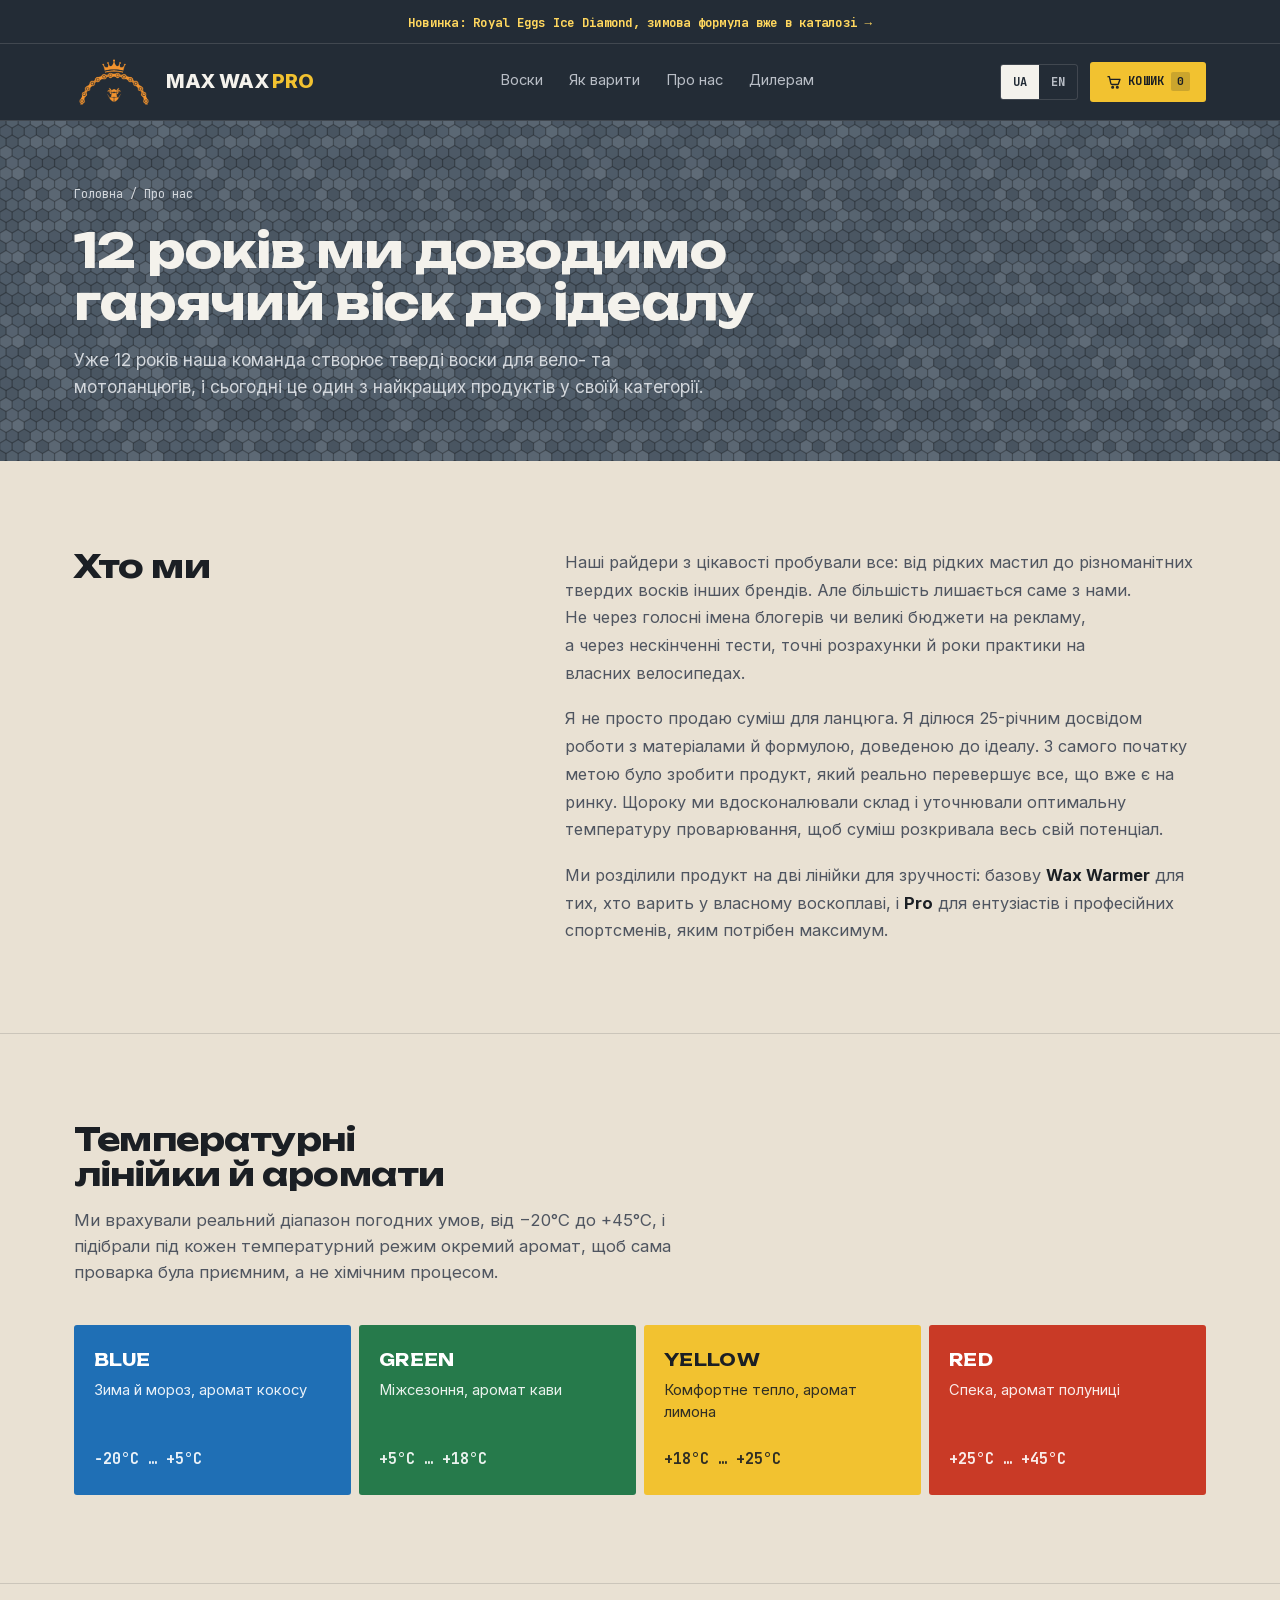
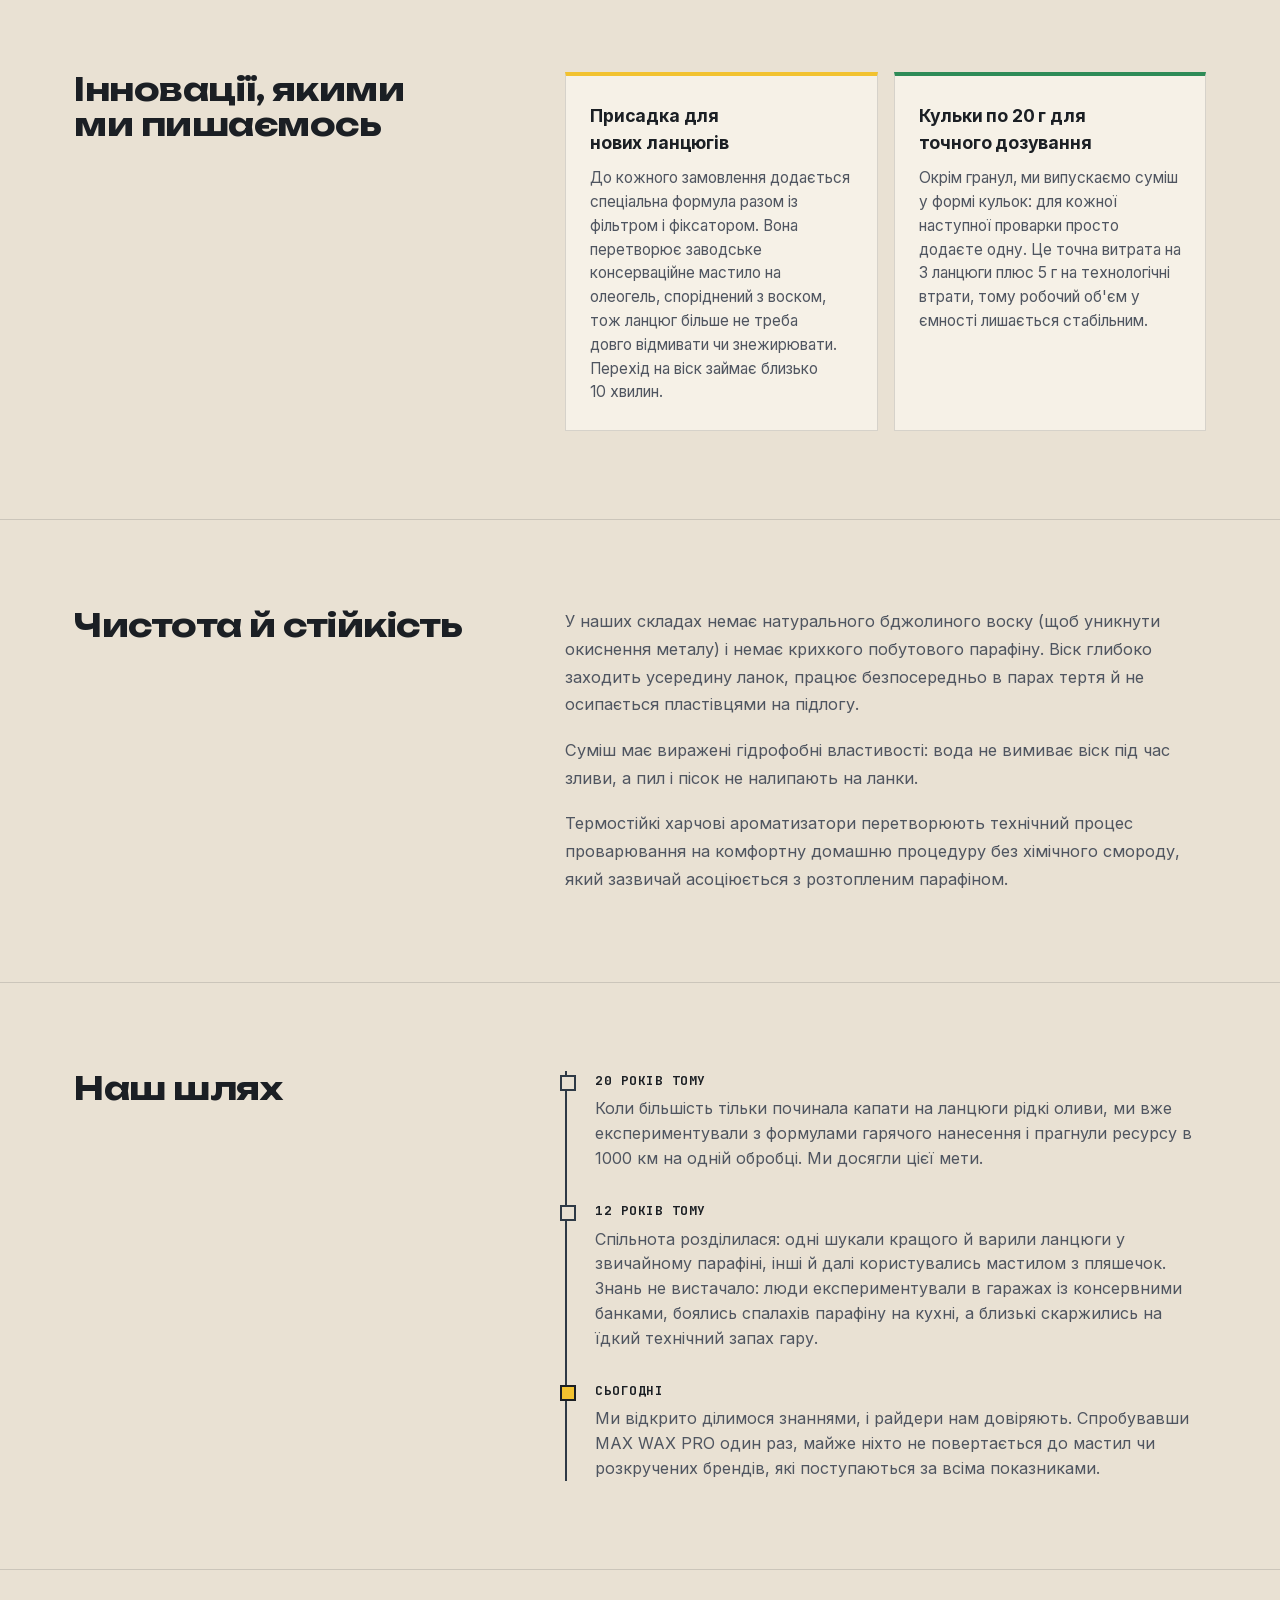
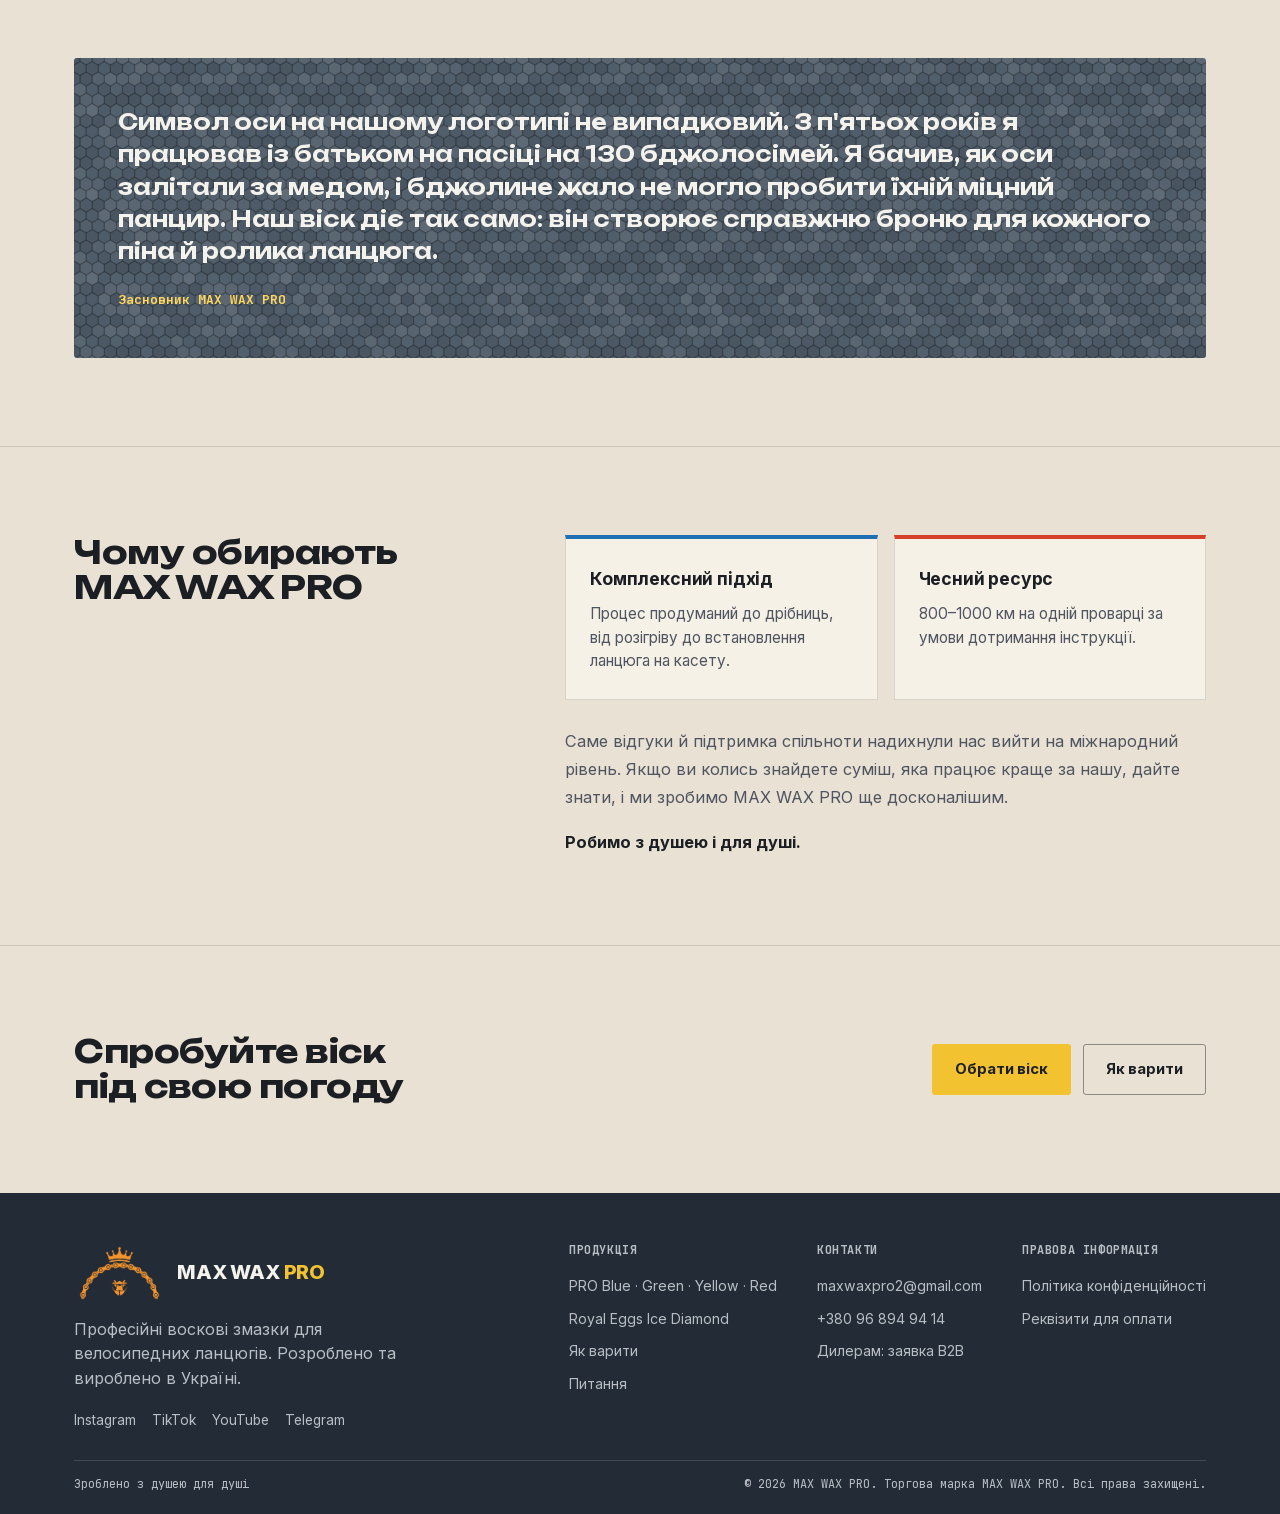
==== commit 0407a2ae: "About, How and FAQ in the mosaic style; shared site.css/site.js; catalog block for future lines Shar" ====
--- a/about.html
+++ b/about.html
@@ -3,173 +3,195 @@
 <head>
 <meta charset="UTF-8">
 <meta name="viewport" content="width=device-width, initial-scale=1.0">
-<title>Про нас | MAX WAX PRO</title>
-<meta name="description" content="Історія MAX WAX PRO: 12 років розробки твердого воску для вело- та мотоланцюгів, температурні лінійки, наші інновації та чому обирають саме нас.">
+<title data-uk="Про нас | MAX WAX PRO" data-en="About us | MAX WAX PRO">Про нас | MAX WAX PRO</title>
+<meta name="description" content="Історія MAX WAX PRO: 12 років розробки твердого воску для вело- та мотоланцюгів, температурні лінійки, аромати та інновації.">
 <meta name="robots" content="index, follow">
+<meta name="theme-color" content="#2f3a46">
 <link rel="preload" href="/fonts/inter-cyrillic.woff2" as="font" type="font/woff2" crossorigin>
+<link rel="preload" href="/fonts/unbounded-cyrillic.woff2" as="font" type="font/woff2" crossorigin>
 <link rel="stylesheet" href="/fonts/fonts.css">
-<style>
-  :root{
-    --bg:#0E1116; --surface:#171B22; --surface-2:#1D222B; --ink:#F4F2EC; --ink-soft:#9AA1AC;
-    --accent:#F2932E; --accent-ink:#14181C; --border:rgba(244,242,236,0.12);
-  }
-  *{box-sizing:border-box;}
-  body{margin:0;background:var(--bg);color:var(--ink);font-family:'Inter',system-ui,sans-serif;line-height:1.65;}
-  .wrap{max-width:760px;margin:0 auto;padding:60px 24px 100px;}
-  a{color:var(--accent);text-decoration:none;}
-  a:hover{text-decoration:underline;}
-  .top-row{display:flex;justify-content:space-between;align-items:center;margin-bottom:34px;flex-wrap:wrap;gap:14px;}
-  .back{font-family:'JetBrains Mono',monospace;font-size:.8rem;color:var(--ink-soft);}
-  .lang-toggle{display:flex;border:1px solid var(--border);border-radius:20px;overflow:hidden;}
-  .lang-btn{border:none;background:transparent;color:var(--ink-soft);font-family:'JetBrains Mono',monospace;font-size:.72rem;font-weight:700;padding:7px 12px;cursor:pointer;}
-  .lang-btn.active{background:var(--ink);color:var(--bg);}
-  .eyebrow{font-family:'JetBrains Mono',monospace;font-size:.72rem;letter-spacing:.06em;color:var(--accent);font-weight:700;margin-bottom:14px;}
-  h1{font-size:clamp(2rem,4.5vw,2.8rem);font-weight:900;letter-spacing:-0.02em;line-height:1.05;margin:0 0 20px;}
-  h2{font-size:1.35rem;font-weight:800;letter-spacing:-0.01em;margin:48px 0 14px;}
-  p{color:var(--ink-soft);font-size:.98rem;margin:0 0 16px;}
-  p.lede{font-size:1.1rem;color:var(--ink);margin-bottom:8px;}
-  .signature{font-family:'JetBrains Mono',monospace;font-size:.85rem;color:var(--accent);margin-top:6px;}
-  ul{padding-left:20px;margin:0 0 16px;}
-  li{color:var(--ink-soft);font-size:.96rem;margin-bottom:8px;}
-
-  .temp-grid{display:grid;grid-template-columns:1fr 1fr;gap:14px;margin:20px 0 8px;}
-  @media (max-width:600px){ .temp-grid{grid-template-columns:1fr;} }
-  .temp-card{background:var(--surface);border:1px solid var(--border);border-radius:6px;padding:18px 20px;}
-  .temp-card .dot{display:inline-block;width:10px;height:10px;border-radius:50%;margin-right:8px;}
-  .temp-card h3{margin:0 0 10px;font-size:.98rem;display:flex;align-items:center;}
-  .temp-card .row{display:flex;justify-content:space-between;font-size:.84rem;color:var(--ink-soft);padding:5px 0;border-top:1px solid var(--border);}
-  .temp-card .row:first-of-type{border-top:none;}
-  .temp-card .row span:last-child{color:var(--ink);font-weight:600;font-family:'JetBrains Mono',monospace;font-size:.8rem;}
-
-  .quote-block{background:rgba(242,147,46,.07);border:1px solid rgba(242,147,46,.35);border-radius:6px;padding:18px 22px;margin:20px 0;}
-  .quote-block p{color:var(--ink);margin:0;font-size:.96rem;}
-
-  .timeline{border-left:2px solid var(--border);padding-left:22px;margin:20px 0;display:grid;gap:22px;}
-  .timeline .t-item{position:relative;}
-  .timeline .t-item::before{content:"";position:absolute;left:-27px;top:4px;width:10px;height:10px;border-radius:50%;background:var(--accent);}
-  .timeline .t-year{font-family:'JetBrains Mono',monospace;font-size:.78rem;color:var(--accent);font-weight:700;display:block;margin-bottom:4px;}
-
-  .closing{margin-top:52px;padding-top:28px;border-top:1px solid var(--border);}
-  .closing p.tagline{font-size:1.15rem;font-weight:800;color:var(--ink);letter-spacing:-0.01em;}
-</style>
+<link rel="stylesheet" href="/site.css">
 </head>
 <body>
-  <div class="wrap">
-    <div class="top-row">
-      <a class="back" href="index.html" data-uk="← На головну / MAX WAX PRO" data-en="← Home / MAX WAX PRO">← На головну / MAX WAX PRO</a>
-      <div class="lang-toggle">
+
+<div class="announce-bar">
+  <a href="/#ice-diamond" class="announce-link" data-uk="Новинка: Royal Eggs Ice Diamond, зимова формула вже в каталозі →" data-en="New: Royal Eggs Ice Diamond, the winter formula is now in the catalogue →">Новинка: Royal Eggs Ice Diamond, зимова формула вже в каталозі →</a>
+</div>
+
+<header>
+  <div class="wrap nav">
+    <a class="brand" href="/">
+      <img src="/logo.png" alt="MAX WAX PRO" class="logo-mark">
+      <span class="brand-word">MAX WAX <span>PRO</span></span>
+    </a>
+    <nav class="links">
+      <a href="/#products" data-uk="Воски" data-en="Waxes">Воски</a>
+      <a href="/how" data-uk="Як варити" data-en="How to wax">Як варити</a>
+      <a href="/about" aria-current="page" data-uk="Про нас" data-en="About us">Про нас</a>
+      <a href="/#dealers" data-uk="Дилерам" data-en="Dealers">Дилерам</a>
+    </nav>
+    <div class="nav-right">
+      <div class="lang-toggle" role="group" aria-label="Мова / Language">
         <button class="lang-btn active" data-lang="uk" type="button">UA</button>
         <button class="lang-btn" data-lang="en" type="button">EN</button>
       </div>
+      <a class="cart-btn" href="/#products" aria-label="Кошик"><svg width="16" height="16" viewBox="0 0 24 24" fill="none" stroke="currentColor" stroke-width="2" stroke-linecap="round" stroke-linejoin="round" aria-hidden="true"><path d="M3 4h2l2.2 10.2a2 2 0 0 0 2 1.6h7.6a2 2 0 0 0 2-1.5L21 8H6.2"/><circle cx="10" cy="20" r="1.3"/><circle cx="17" cy="20" r="1.3"/></svg> <span data-uk="КОШИК" data-en="CART">КОШИК</span> <span class="cart-count" id="cartCount">0</span></a>
+      <button class="menu-toggle" id="menuToggle" type="button" aria-label="Меню" aria-expanded="false" aria-controls="mobilePanel">
+        <span></span><span></span><span></span>
+      </button>
     </div>
-    <h1 data-uk="12 років ми доводимо гарячий віск до ідеалу" data-en="12 years perfecting hot wax">12 років ми доводимо гарячий віск до ідеалу</h1>
-    <p class="lede" data-uk="Уже 12 років наша команда створює тверді воски для вело- та мотоланцюгів, і сьогодні це один з найкращих продуктів у своїй категорії." data-en="For 12 years now our team has been making solid wax for bicycle and motorcycle chains, and today it's one of the best products in its category.">Уже 12 років наша команда створює тверді воски для вело- та мотоланцюгів, і сьогодні це один з найкращих продуктів у своїй категорії.</p>
-    <p data-uk="Наші райдери з цікавості пробували все: від рідких мастил до різноманітних твердих восків інших брендів. Але більшість лишається саме з нами. Не через голосні імена блогерів чи великі бюджети на рекламу, а через нескінченні тести, точні розрахунки й роки практики на власних велосипедах." data-en="Out of curiosity, our riders have tried everything: from liquid lubes to various solid waxes from other brands. But most of them stay with us. Not because of loud blogger names or big ad budgets, but because of endless testing, precise calculations, and years of practice on our own bikes.">Наші райдери з цікавості пробували все: від рідких мастил до різноманітних твердих восків інших брендів. Але більшість лишається саме з нами. Не через голосні імена блогерів чи великі бюджети на рекламу, а через нескінченні тести, точні розрахунки й роки практики на власних велосипедах.</p>
-    <p data-uk="Я не просто продаю суміш для ланцюга. Я ділюся 25-річним досвідом роботи з матеріалами й формулою, доведеною до ідеалу. З самого початку метою було зробити продукт, який реально перевершує все, що вже є на ринку. Щороку ми вдосконалювали склад і уточнювали оптимальну температуру проварювання, щоб суміш розкривала весь свій потенціал." data-en="I'm not just selling a chain mix. I'm sharing 25 years of hands-on material science and a formula refined to its limit. From the very start, the goal was to make a product that genuinely outperforms everything already on the market. Every year we refined the formula and fine-tuned the optimal treatment temperature so the mix reaches its full potential.">Я не просто продаю суміш для ланцюга. Я ділюся 25-річним досвідом роботи з матеріалами й формулою, доведеною до ідеалу. З самого початку метою було зробити продукт, який реально перевершує все, що вже є на ринку. Щороку ми вдосконалювали склад і уточнювали оптимальну температуру проварювання, щоб суміш розкривала весь свій потенціал.</p>
-    <p data-uk-html="Ми розділили продукт на дві лінійки для зручності: базову &lt;strong&gt;Wax Warmer&lt;/strong&gt; для тих, хто варить у власному воскоплаві, і &lt;strong&gt;Pro&lt;/strong&gt; для ентузіастів і професійних спортсменів, яким потрібен максимум." data-en-html="We split the product into two lines for convenience: the base &lt;strong&gt;Wax Warmer&lt;/strong&gt; for anyone treating chains in their own heater, and &lt;strong&gt;Pro&lt;/strong&gt; for enthusiasts and professional athletes who need the maximum.">Ми розділили продукт на дві лінійки для зручності: базову <strong>Wax Warmer</strong> для тих, хто варить у власному воскоплаві, і <strong>Pro</strong> для ентузіастів і професійних спортсменів, яким потрібен максимум.</p>
+  </div>
+  <div class="mobile-panel" id="mobilePanel">
+    <a href="/#products" data-uk="Воски" data-en="Waxes">Воски</a>
+      <a href="/how" data-uk="Як варити" data-en="How to wax">Як варити</a>
+      <a href="/about" aria-current="page" data-uk="Про нас" data-en="About us">Про нас</a>
+      <a href="/#dealers" data-uk="Дилерам" data-en="Dealers">Дилерам</a>
+    <div class="mobile-panel-lang">
+      <button class="lang-btn" data-lang="uk" type="button">UA</button>
+      <button class="lang-btn" data-lang="en" type="button">EN</button>
+    </div>
+  </div>
+</header>
 
-    <h2 data-uk="Температурні лінійки й аромати" data-en="Temperature lines and scents">Температурні лінійки й аромати</h2>
-    <p data-uk="Ми врахували реальний діапазон погодних умов, від −20°C до +45°C, і підібрали під кожен температурний режим окремий аромат, щоб сама проварка була приємним, а не хімічним процесом." data-en="We accounted for the real range of weather conditions, from −20°C to +45°C, and matched each temperature mode with its own scent, so the treatment itself feels pleasant rather than chemical.">Ми врахували реальний діапазон погодних умов, від −20°C до +45°C, і підібрали під кожен температурний режим окремий аромат, щоб сама проварка була приємним, а не хімічним процесом.</p>
-    <div class="temp-grid">
-      <div class="temp-card">
-        <h3><span class="dot" style="background:#D64545;"></span><span data-uk="RED: Спека" data-en="RED: Hot">RED: Спека</span></h3>
-        <div class="row"><span data-uk="Середовище" data-en="Ambient">Середовище</span><span>+25°C … +45°C</span></div>
-        <div class="row"><span data-uk="Нагрів" data-en="Melt temp">Нагрів</span><span>82°C</span></div>
-        <div class="row"><span data-uk="Аромат" data-en="Scent">Аромат</span><span data-uk="полуниця" data-en="strawberry">полуниця</span></div>
-      </div>
-      <div class="temp-card">
-        <h3><span class="dot" style="background:#E8B923;"></span><span data-uk="YELLOW: Комфорт" data-en="YELLOW: Comfort">YELLOW: Комфорт</span></h3>
-        <div class="row"><span data-uk="Середовище" data-en="Ambient">Середовище</span><span>+18°C … +25°C</span></div>
-        <div class="row"><span data-uk="Нагрів" data-en="Melt temp">Нагрів</span><span>80°C</span></div>
-        <div class="row"><span data-uk="Аромат" data-en="Scent">Аромат</span><span data-uk="лимон" data-en="lemon">лимон</span></div>
-      </div>
-      <div class="temp-card">
-        <h3><span class="dot" style="background:#3FA24C;"></span><span data-uk="GREEN: Міжсезоння" data-en="GREEN: Off-season">GREEN: Міжсезоння</span></h3>
-        <div class="row"><span data-uk="Середовище" data-en="Ambient">Середовище</span><span>+5°C … +18°C</span></div>
-        <div class="row"><span data-uk="Нагрів" data-en="Melt temp">Нагрів</span><span>78°C</span></div>
-        <div class="row"><span data-uk="Аромат" data-en="Scent">Аромат</span><span data-uk="кава" data-en="coffee">кава</span></div>
-      </div>
-      <div class="temp-card">
-        <h3><span class="dot" style="background:#3B6FD6;"></span><span data-uk="BLUE: Зима / Мороз" data-en="BLUE: Winter / Frost">BLUE: Зима / Мороз</span></h3>
-        <div class="row"><span data-uk="Середовище" data-en="Ambient">Середовище</span><span data-uk="нижче +5°C" data-en="below +5°C">нижче +5°C</span></div>
-        <div class="row"><span data-uk="Нагрів" data-en="Melt temp">Нагрів</span><span>75°C</span></div>
-        <div class="row"><span data-uk="Аромат" data-en="Scent">Аромат</span><span data-uk="кокос" data-en="coconut">кокос</span></div>
+<main>
+  <section class="page-hero s-wall-light">
+    <div class="wrap">
+      <div class="crumbs"><a href="/" data-uk="Головна" data-en="Home">Головна</a> / <span data-uk="Про нас" data-en="About us">Про нас</span></div>
+      <h1 data-uk="12 років ми доводимо гарячий віск до ідеалу" data-en="12 years perfecting hot wax">12 років ми доводимо гарячий віск до ідеалу</h1>
+      <p class="lede" data-uk="Уже 12 років наша команда створює тверді воски для вело- та мотоланцюгів, і сьогодні це один з найкращих продуктів у своїй категорії." data-en="For 12 years now our team has been making solid wax for bicycle and motorcycle chains, and today it&#x27;s one of the best products in its category.">Уже 12 років наша команда створює тверді воски для вело- та мотоланцюгів, і сьогодні це один з найкращих продуктів у своїй категорії.</p>
+    </div>
+  </section>
+  <section class="sec s-ground">
+    <div class="wrap split">
+      <h2 data-uk="Хто ми" data-en="Who we are">Хто ми</h2>
+      <div class="prose">
+        <p data-uk="Наші райдери з цікавості пробували все: від рідких мастил до різноманітних твердих восків інших брендів. Але більшість лишається саме з нами. Не через голосні імена блогерів чи великі бюджети на рекламу, а через нескінченні тести, точні розрахунки й роки практики на власних велосипедах." data-en="Out of curiosity, our riders have tried everything: from liquid lubes to various solid waxes from other brands. But most of them stay with us. Not because of loud blogger names or big ad budgets, but because of endless testing, precise calculations, and years of practice on our own bikes.">Наші райдери з цікавості пробували все: від рідких мастил до різноманітних твердих восків інших брендів. Але більшість лишається саме з нами. Не через голосні імена блогерів чи великі бюджети на рекламу, а через нескінченні тести, точні розрахунки й роки практики на власних велосипедах.</p>
+        <p data-uk="Я не просто продаю суміш для ланцюга. Я ділюся 25-річним досвідом роботи з матеріалами й формулою, доведеною до ідеалу. З самого початку метою було зробити продукт, який реально перевершує все, що вже є на ринку. Щороку ми вдосконалювали склад і уточнювали оптимальну температуру проварювання, щоб суміш розкривала весь свій потенціал." data-en="I&#x27;m not just selling a chain mix. I&#x27;m sharing 25 years of hands-on material science and a formula refined to its limit. From the very start, the goal was to make a product that genuinely outperforms everything already on the market. Every year we refined the formula and fine-tuned the optimal treatment temperature so the mix reaches its full potential.">Я не просто продаю суміш для ланцюга. Я ділюся 25-річним досвідом роботи з матеріалами й формулою, доведеною до ідеалу. З самого початку метою було зробити продукт, який реально перевершує все, що вже є на ринку. Щороку ми вдосконалювали склад і уточнювали оптимальну температуру проварювання, щоб суміш розкривала весь свій потенціал.</p>
+        <p data-uk-html="Ми розділили продукт на дві лінійки для зручності: базову &lt;strong&gt;Wax Warmer&lt;/strong&gt; для тих, хто варить у власному воскоплаві, і &lt;strong&gt;Pro&lt;/strong&gt; для ентузіастів і професійних спортсменів, яким потрібен максимум." data-en-html="We split the product into two lines for convenience: the base &lt;strong&gt;Wax Warmer&lt;/strong&gt; for anyone treating chains in their own heater, and &lt;strong&gt;Pro&lt;/strong&gt; for enthusiasts and professional athletes who need the maximum.">Ми розділили продукт на дві лінійки для зручності: базову <strong>Wax Warmer</strong> для тих, хто варить у власному воскоплаві, і <strong>Pro</strong> для ентузіастів і професійних спортсменів, яким потрібен максимум.</p>
       </div>
     </div>
-    <p style="font-size:.82rem;" data-uk="Лінійка Pro повторює ті самі температурні діапазони й аромати (Red, Yellow, Green, Blue), але розрахована під частіші проварки та вищі навантаження." data-en="The Pro line repeats the same temperature ranges and scents (Red, Yellow, Green, Blue), but is built for more frequent treatments and higher loads.">Лінійка Pro повторює ті самі температурні діапазони й аромати (Red, Yellow, Green, Blue), але розрахована під частіші проварки та вищі навантаження.</p>
-
-    <h2 data-uk="Інновації, якими ми пишаємось" data-en="Innovations we're proud of">Інновації, якими ми пишаємось</h2>
-    <p data-uk-html="&lt;strong&gt;Присадка для нових ланцюгів.&lt;/strong&gt; До кожного замовлення додається спеціальна формула разом із фільтром і зручним фіксатором. Вона перетворює заводське консерваційне мастило в олеогель, споріднений з воском, тож ланцюг більше не потрібно довго відмивати чи знежирювати. Перехід на віск займає лише 10 хвилин." data-en-html="&lt;strong&gt;New-chain additive.&lt;/strong&gt; Every order includes a special formula along with a filter and a convenient holder. It turns factory preservative grease into a wax-like oleogel, so there&#x27;s no more long degreasing or washing. Switching to wax takes just 10 minutes."><strong>Присадка для нових ланцюгів.</strong> До кожного замовлення додається спеціальна формула разом із фільтром і зручним фіксатором. Вона перетворює заводське консерваційне мастило в олеогель, споріднений з воском, тож ланцюг більше не потрібно довго відмивати чи знежирювати. Перехід на віск займає лише 10 хвилин.</p>
-    <p data-uk-html="&lt;strong&gt;Кульки по 20 г для точного дозування.&lt;/strong&gt; Окрім класичних шайб і гранул, ми випускаємо суміш у формі кульок: для кожної наступної проварки просто додаєте одну кульку. Це точна витрата на 3 ланцюги плюс 5 г на технологічні втрати, тому робочий об&#x27;єм суміші в ємності завжди лишається стабільним." data-en-html="&lt;strong&gt;20 g balls for precise dosing.&lt;/strong&gt; Besides the classic discs and pellets, we make the mix in ball form: for every next treatment you just drop in one ball. That&#x27;s an exact amount for 3 chains plus 5 g for process loss, so the working volume in your heater always stays stable."><strong>Кульки по 20 г для точного дозування.</strong> Окрім класичних шайб і гранул, ми випускаємо суміш у формі кульок: для кожної наступної проварки просто додаєте одну кульку. Це точна витрата на 3 ланцюги плюс 5 г на технологічні втрати, тому робочий об'єм суміші в ємності завжди лишається стабільним.</p>
-
-    <h2 data-uk="Чистота й стійкість" data-en="Purity and resistance">Чистота й стійкість</h2>
-    <p data-uk="У наших складах немає натурального бджолиного воску (щоб уникнути окиснення металу) і немає крихкого побутового парафіну. Віск глибоко заходить усередину ланок, працює безпосередньо в парах тертя й не осипається пластівцями на підлогу." data-en="Our formulas contain no natural beeswax (to avoid metal oxidation) and no brittle household paraffin. The wax penetrates deep into the links, works directly at the friction surfaces, and doesn't flake off onto the floor.">У наших складах немає натурального бджолиного воску (щоб уникнути окиснення металу) і немає крихкого побутового парафіну. Віск глибоко заходить усередину ланок, працює безпосередньо в парах тертя й не осипається пластівцями на підлогу.</p>
-    <p data-uk="Суміш має виражені гідрофобні властивості: вода не вимиває віск під час зливи, а пил і пісок не налипають на ланки." data-en="The mix has pronounced hydrophobic properties: rain doesn't wash the wax out, and dust or sand don't stick to the links.">Суміш має виражені гідрофобні властивості: вода не вимиває віск під час зливи, а пил і пісок не налипають на ланки.</p>
-    <p data-uk="Термостійкі харчові ароматизатори перетворюють технічний процес проварювання на комфортну домашню процедуру без хімічного смороду, який зазвичай асоціюється з розтопленим парафіном." data-en="Heat-stable, food-grade fragrances turn the technical treatment process into a comfortable at-home routine without the chemical stench usually associated with melted paraffin.">Термостійкі харчові ароматизатори перетворюють технічний процес проварювання на комфортну домашню процедуру без хімічного смороду, який зазвичай асоціюється з розтопленим парафіном.</p>
-
-    <h2 data-uk="Наш шлях" data-en="Our journey">Наш шлях</h2>
-    <div class="timeline">
-      <div class="t-item">
-        <span class="t-year" data-uk="20 років тому" data-en="20 years ago">20 років тому</span>
-        <p style="margin:0;" data-uk="Коли більшість тільки починала капати на ланцюги рідкі оливи, ми вже експериментували з формулами гарячого нанесення і прагнули ресурсу в 1000 км на одній обробці. Ми досягли цієї мети." data-en="While most people were just starting to drip liquid oils onto their chains, we were already experimenting with hot-application formulas, chasing a 1000 km range per treatment. We reached that goal.">Коли більшість тільки починала капати на ланцюги рідкі оливи, ми вже експериментували з формулами гарячого нанесення і прагнули ресурсу в 1000 км на одній обробці. Ми досягли цієї мети.</p>
+  </section>
+  <section class="sec s-ground">
+    <div class="wrap">
+      <div class="sec-head">
+        <h2 data-uk="Температурні лінійки й аромати" data-en="Temperature lines and scents">Температурні лінійки й аромати</h2>
+        <p data-uk="Ми врахували реальний діапазон погодних умов, від −20°C до +45°C, і підібрали під кожен температурний режим окремий аромат, щоб сама проварка була приємним, а не хімічним процесом." data-en="We accounted for the real range of weather conditions, from −20°C to +45°C, and matched each temperature mode with its own scent, so the treatment itself feels pleasant rather than chemical.">Ми врахували реальний діапазон погодних умов, від −20°C до +45°C, і підібрали під кожен температурний режим окремий аромат, щоб сама проварка була приємним, а не хімічним процесом.</p>
       </div>
-      <div class="t-item">
-        <span class="t-year" data-uk="12 років тому" data-en="12 years ago">12 років тому</span>
-        <p style="margin:0;" data-uk="Спільнота розділилася: одні шукали кращого й варили ланцюги у звичайному парафіні, інші й далі користувались мастилом з пляшечок. Знань не вистачало: люди експериментували в гаражах із консервними банками, боялись спалахів парафіну на кухні, а близькі скаржились на їдкий технічний запах гару." data-en="The community split: some looked for something better and treated chains in plain paraffin, others kept using bottled lube. Knowledge was scarce: people experimented in garages with tin cans, feared paraffin flare-ups in the kitchen, and their families complained about the acrid technical smell.">Спільнота розділилася: одні шукали кращого й варили ланцюги у звичайному парафіні, інші й далі користувались мастилом з пляшечок. Знань не вистачало: люди експериментували в гаражах із консервними банками, боялись спалахів парафіну на кухні, а близькі скаржились на їдкий технічний запах гару.</p>
-      </div>
-      <div class="t-item">
-        <span class="t-year" data-uk="Сьогодні" data-en="Today">Сьогодні</span>
-        <p style="margin:0;" data-uk="Ми відкрито ділимося знаннями, і райдери нам довіряють. Спробувавши MAX WAX PRO один раз, майже ніхто не повертається до мастил чи розкручених брендів, які поступаються за всіма показниками." data-en="We share our knowledge openly, and riders trust us for it. Once someone tries MAX WAX PRO, almost no one goes back to lubes or hyped brands that fall short on every metric.">Ми відкрито ділимося знаннями, і райдери нам довіряють. Спробувавши MAX WAX PRO один раз, майже ніхто не повертається до мастил чи розкручених брендів, які поступаються за всіма показниками.</p>
+      <div class="tones">
+        <div class="tone blue"><b>BLUE</b><span data-uk="Зима й мороз, аромат кокосу" data-en="Winter and frost, coconut scent">Зима й мороз, аромат кокосу</span><span class="r">−20°C … +5°C</span></div>
+        <div class="tone green"><b>GREEN</b><span data-uk="Міжсезоння, аромат кави" data-en="Shoulder season, coffee scent">Міжсезоння, аромат кави</span><span class="r">+5°C … +18°C</span></div>
+        <div class="tone yellow"><b>YELLOW</b><span data-uk="Комфортне тепло, аромат лимона" data-en="Comfortable warmth, lemon scent">Комфортне тепло, аромат лимона</span><span class="r">+18°C … +25°C</span></div>
+        <div class="tone red"><b>RED</b><span data-uk="Спека, аромат полуниці" data-en="Heat, strawberry scent">Спека, аромат полуниці</span><span class="r">+25°C … +45°C</span></div>
       </div>
     </div>
+  </section>
+  <section class="sec s-ground">
+    <div class="wrap split">
+      <h2 data-uk="Інновації, якими ми пишаємось" data-en="Innovations we&#x27;re proud of">Інновації, якими ми пишаємось</h2>
+      <div class="cards">
+        <div class="card" style="--c:var(--yellow)"><h3 data-uk="Присадка для нових ланцюгів" data-en="New-chain additive">Присадка для нових ланцюгів</h3><p data-uk="До кожного замовлення додається спеціальна формула разом із фільтром і фіксатором. Вона перетворює заводське консерваційне мастило на олеогель, споріднений з воском, тож ланцюг більше не треба довго відмивати чи знежирювати. Перехід на віск займає близько 10 хвилин." data-en="Every order includes a special formula along with a filter and a holder. It turns the factory preservative grease into an oleogel that is compatible with wax, so the chain no longer needs long washing or degreasing. Switching to wax takes about 10 minutes.">До кожного замовлення додається спеціальна формула разом із фільтром і фіксатором. Вона перетворює заводське консерваційне мастило на олеогель, споріднений з воском, тож ланцюг більше не треба довго відмивати чи знежирювати. Перехід на віск займає близько 10 хвилин.</p></div>
+        <div class="card" style="--c:var(--green)"><h3 data-uk="Кульки по 20 г для точного дозування" data-en="20 g balls for precise dosing">Кульки по 20 г для точного дозування</h3><p data-uk="Окрім гранул, ми випускаємо суміш у формі кульок: для кожної наступної проварки просто додаєте одну. Це точна витрата на 3 ланцюги плюс 5 г на технологічні втрати, тому робочий об&#x27;єм у ємності лишається стабільним." data-en="Besides pellets, we make the mix as balls: for each next treatment you simply add one. That is the exact amount for 3 chains plus 5 g for process losses, so the working volume in the pot stays steady.">Окрім гранул, ми випускаємо суміш у формі кульок: для кожної наступної проварки просто додаєте одну. Це точна витрата на 3 ланцюги плюс 5 г на технологічні втрати, тому робочий об&#x27;єм у ємності лишається стабільним.</p></div>
+      </div>
+    </div>
+  </section>
+  <section class="sec s-ground">
+    <div class="wrap split">
+      <h2 data-uk="Чистота й стійкість" data-en="Purity and resistance">Чистота й стійкість</h2>
+      <div class="prose">
+        <p data-uk="У наших складах немає натурального бджолиного воску (щоб уникнути окиснення металу) і немає крихкого побутового парафіну. Віск глибоко заходить усередину ланок, працює безпосередньо в парах тертя й не осипається пластівцями на підлогу." data-en="Our formulas contain no natural beeswax (to avoid metal oxidation) and no brittle household paraffin. The wax penetrates deep into the links, works directly at the friction surfaces, and doesn&#x27;t flake off onto the floor.">У наших складах немає натурального бджолиного воску (щоб уникнути окиснення металу) і немає крихкого побутового парафіну. Віск глибоко заходить усередину ланок, працює безпосередньо в парах тертя й не осипається пластівцями на підлогу.</p>
+        <p data-uk="Суміш має виражені гідрофобні властивості: вода не вимиває віск під час зливи, а пил і пісок не налипають на ланки." data-en="The mix has pronounced hydrophobic properties: rain doesn&#x27;t wash the wax out, and dust or sand don&#x27;t stick to the links.">Суміш має виражені гідрофобні властивості: вода не вимиває віск під час зливи, а пил і пісок не налипають на ланки.</p>
+        <p data-uk="Термостійкі харчові ароматизатори перетворюють технічний процес проварювання на комфортну домашню процедуру без хімічного смороду, який зазвичай асоціюється з розтопленим парафіном." data-en="Heat-stable, food-grade fragrances turn the technical treatment process into a comfortable at-home routine without the chemical stench usually associated with melted paraffin.">Термостійкі харчові ароматизатори перетворюють технічний процес проварювання на комфортну домашню процедуру без хімічного смороду, який зазвичай асоціюється з розтопленим парафіном.</p>
+      </div>
+    </div>
+  </section>
+  <section class="sec s-ground">
+    <div class="wrap split">
+      <h2 data-uk="Наш шлях" data-en="Our journey">Наш шлях</h2>
+      <ol class="timeline">
+        <li><span class="y" data-uk="20 років тому" data-en="20 years ago">20 років тому</span><p data-uk="Коли більшість тільки починала капати на ланцюги рідкі оливи, ми вже експериментували з формулами гарячого нанесення і прагнули ресурсу в 1000 км на одній обробці. Ми досягли цієї мети." data-en="While most people were just starting to drip liquid oils onto their chains, we were already experimenting with hot-application formulas, chasing a 1000 km range per treatment. We reached that goal.">Коли більшість тільки починала капати на ланцюги рідкі оливи, ми вже експериментували з формулами гарячого нанесення і прагнули ресурсу в 1000 км на одній обробці. Ми досягли цієї мети.</p></li>
+        <li><span class="y" data-uk="12 років тому" data-en="12 years ago">12 років тому</span><p data-uk="Спільнота розділилася: одні шукали кращого й варили ланцюги у звичайному парафіні, інші й далі користувались мастилом з пляшечок. Знань не вистачало: люди експериментували в гаражах із консервними банками, боялись спалахів парафіну на кухні, а близькі скаржились на їдкий технічний запах гару." data-en="The community split: some looked for something better and treated chains in plain paraffin, others kept using bottled lube. Knowledge was scarce: people experimented in garages with tin cans, feared paraffin flare-ups in the kitchen, and their families complained about the acrid technical smell.">Спільнота розділилася: одні шукали кращого й варили ланцюги у звичайному парафіні, інші й далі користувались мастилом з пляшечок. Знань не вистачало: люди експериментували в гаражах із консервними банками, боялись спалахів парафіну на кухні, а близькі скаржились на їдкий технічний запах гару.</p></li>
+        <li><span class="y" data-uk="Сьогодні" data-en="Today">Сьогодні</span><p data-uk="Ми відкрито ділимося знаннями, і райдери нам довіряють. Спробувавши MAX WAX PRO один раз, майже ніхто не повертається до мастил чи розкручених брендів, які поступаються за всіма показниками." data-en="We share our knowledge openly, and riders trust us for it. Once someone tries MAX WAX PRO, almost no one goes back to lubes or hyped brands that fall short on every metric.">Ми відкрито ділимося знаннями, і райдери нам довіряють. Спробувавши MAX WAX PRO один раз, майже ніхто не повертається до мастил чи розкручених брендів, які поступаються за всіма показниками.</p></li>
+      </ol>
+    </div>
+  </section>
+  <section class="sec s-ground">
+    <div class="wrap">
+      <div class="quote s-wall-light">
+        <p data-uk="Символ оси на нашому логотипі не випадковий. З п&#x27;ятьох років я працював із батьком на пасіці на 130 бджолосімей. Я бачив, як оси залітали за медом, і бджолине жало не могло пробити їхній міцний панцир. Наш віск діє так само: він створює справжню броню для кожного піна й ролика ланцюга." data-en="The wasp on our logo isn&#x27;t there by chance. From the age of five I worked with my father at an apiary of 130 bee colonies. I watched wasps raid the hives for honey, and the bees&#x27; stingers simply couldn&#x27;t pierce their tough armor. Our wax works the same way: it builds real armor for every pin and roller in the chain.">Символ оси на нашому логотипі не випадковий. З п&#x27;ятьох років я працював із батьком на пасіці на 130 бджолосімей. Я бачив, як оси залітали за медом, і бджолине жало не могло пробити їхній міцний панцир. Наш віск діє так само: він створює справжню броню для кожного піна й ролика ланцюга.</p>
+        <div class="who" data-uk="Засновник MAX WAX PRO" data-en="Founder, MAX WAX PRO">Засновник MAX WAX PRO</div>
+      </div>
+    </div>
+  </section>
+  <section class="sec s-ground">
+    <div class="wrap split">
+      <h2 data-uk="Чому обирають MAX WAX PRO" data-en="Why riders choose MAX WAX PRO">Чому обирають MAX WAX PRO</h2>
+      <div>
+        <div class="cards">
+          <div class="card" style="--c:var(--blue)"><h3 data-uk="Комплексний підхід" data-en="A complete approach">Комплексний підхід</h3><p data-uk="Процес продуманий до дрібниць, від розігріву до встановлення ланцюга на касету." data-en="Every step is thought through, from heating to fitting the chain back on the cassette.">Процес продуманий до дрібниць, від розігріву до встановлення ланцюга на касету.</p></div>
+          <div class="card" style="--c:var(--red)"><h3 data-uk="Чесний ресурс" data-en="Honest mileage">Чесний ресурс</h3><p data-uk="800–1000 км на одній проварці за умови дотримання інструкції." data-en="800–1000 km per treatment when you follow the instructions.">800–1000 км на одній проварці за умови дотримання інструкції.</p></div>
+        </div>
+        <div class="prose" style="margin-top:28px">
+          <p data-uk="Саме відгуки й підтримка спільноти надихнули нас вийти на міжнародний рівень. Якщо ви колись знайдете суміш, яка працює краще за нашу, дайте знати, і ми зробимо MAX WAX PRO ще досконалішим." data-en="It was your feedback and the community&#x27;s support that inspired us to go international. If you ever find a mix that works better than ours, let us know, and we&#x27;ll make MAX WAX PRO even better.">Саме відгуки й підтримка спільноти надихнули нас вийти на міжнародний рівень. Якщо ви колись знайдете суміш, яка працює краще за нашу, дайте знати, і ми зробимо MAX WAX PRO ще досконалішим.</p>
+          <p style="font-weight:700;color:var(--ink-dark)" data-uk="Робимо з душею і для душі." data-en="Made with soul, for the soul.">Робимо з душею і для душі.</p>
+        </div>
+      </div>
+    </div>
+  </section>
+  <section class="sec s-ground">
+    <div class="wrap cta-band">
+      <h2 data-uk="Спробуйте віск під свою погоду" data-en="Try the wax for your weather">Спробуйте віск під свою погоду</h2>
+      <div class="acts">
+        <a class="btn btn-accent" href="/#products" data-uk="Обрати віск" data-en="Choose a wax">Обрати віск</a>
+        <a class="btn btn-line-dark" href="/how" data-uk="Як варити" data-en="How to wax">Як варити</a>
+      </div>
+    </div>
+  </section>
+</main>
 
-    <h2 data-uk="Чому обирають MAX WAX PRO" data-en="Why riders choose MAX WAX PRO">Чому обирають MAX WAX PRO</h2>
-    <ul>
-      <li data-uk-html="&lt;strong&gt;Комплексний підхід&lt;/strong&gt;: процес продуманий до дрібниць, від розігріву до встановлення ланцюга на касету." data-en-html="&lt;strong&gt;A comprehensive approach&lt;/strong&gt;: every detail is worked out, from heating the wax to refitting the chain onto the cassette."><strong>Комплексний підхід</strong>: процес продуманий до дрібниць, від розігріву до встановлення ланцюга на касету.</li>
-      <li data-uk-html="&lt;strong&gt;Чесний ресурс&lt;/strong&gt;: 800–1000 км на одній проварці за умови дотримання інструкції." data-en-html="&lt;strong&gt;An honest lifespan&lt;/strong&gt;: 800–1000 km per treatment when the instructions are followed."><strong>Чесний ресурс</strong>: 800–1000 км на одній проварці за умови дотримання інструкції.</li>
-    </ul>
-
-    <div class="quote-block">
-      <p data-uk="Символ оси на нашому логотипі не випадковий. З п'ятьох років я працював із батьком на пасіці на 130 бджолосімей. Я бачив, як оси залітали за медом, і бджолине жало не могло пробити їхній міцний панцир. Наш віск діє так само: він створює справжню броню для кожного піна й ролика ланцюга." data-en="The wasp on our logo isn't there by chance. From the age of five I worked with my father at an apiary of 130 bee colonies. I watched wasps raid the hives for honey, and the bees' stingers simply couldn't pierce their tough armor. Our wax works the same way: it builds real armor for every pin and roller in the chain.">Символ оси на нашому логотипі не випадковий. З п'ятьох років я працював із батьком на пасіці на 130 бджолосімей. Я бачив, як оси залітали за медом, і бджолине жало не могло пробити їхній міцний панцир. Наш віск діє так само: він створює справжню броню для кожного піна й ролика ланцюга.</p>
+<footer>
+  <div class="wrap">
+    <div class="foot-top">
+      <div>
+        <a class="brand" href="/">
+          <img src="/logo.png" alt="MAX WAX PRO" class="logo-mark logo-mark--footer">
+          <span class="brand-word">MAX WAX <span>PRO</span></span>
+        </a>
+        <p data-uk="Професійні воскові змазки для велосипедних ланцюгів. Розроблено та вироблено в Україні." data-en="Professional hot wax lubricants for bicycle chains. Designed and made in Ukraine.">Професійні воскові змазки для велосипедних ланцюгів. Розроблено та вироблено в Україні.</p>
+        <div class="foot-social">
+          <a href="https://www.instagram.com/max.waxpro" target="_blank" rel="noopener">Instagram</a>
+          <a href="https://www.tiktok.com/@maxwaxpro" target="_blank" rel="noopener">TikTok</a>
+          <a href="https://www.youtube.com/@maxwaxpro" target="_blank" rel="noopener">YouTube</a>
+          <a href="https://t.me/+UKmDAg-wsNczZWYy" target="_blank" rel="noopener">Telegram</a>
+        </div>
+      </div>
+      <div class="foot-cols">
+        <div class="foot-col">
+          <h4 data-uk="Продукція" data-en="Products">Продукція</h4>
+          <div><a href="/#products">PRO Blue · Green · Yellow · Red</a></div>
+          <div><a href="/#ice-diamond">Royal Eggs Ice Diamond</a></div>
+          <div><a href="/how" data-uk="Як варити" data-en="How to wax">Як варити</a></div>
+          <div><a href="/faq" data-uk="Питання" data-en="FAQ">Питання</a></div>
+        </div>
+        <div class="foot-col">
+          <h4 data-uk="Контакти" data-en="Contacts">Контакти</h4>
+          <div><a href="mailto:maxwaxpro2@gmail.com">maxwaxpro2@gmail.com</a></div>
+          <div><a href="tel:+380968949414">+380 96 894 94 14</a></div>
+          <div><span data-uk="Дилерам:" data-en="Dealers:">Дилерам:</span> <a href="/#dealers" data-uk="заявка B2B" data-en="B2B application">заявка B2B</a></div>
+        </div>
+        <div class="foot-col">
+          <h4 data-uk="Правова інформація" data-en="Legal">Правова інформація</h4>
+          <div><a href="/privacy" data-uk="Політика конфіденційності" data-en="Privacy policy">Політика конфіденційності</a></div>
+          <div><a href="/requisites" data-uk="Реквізити для оплати" data-en="Payment details">Реквізити для оплати</a></div>
+        </div>
+      </div>
     </div>
-
-    <div class="closing">
-      <p data-uk="Саме відгуки й підтримка спільноти надихнули нас вийти на міжнародний рівень. Якщо ви колись знайдете суміш, яка працює краще за нашу, дайте знати, і ми зробимо MAX WAX PRO ще досконалішим." data-en="It was your feedback and the community's support that inspired us to go international. If you ever find a mix that works better than ours, let us know, and we'll make MAX WAX PRO even better.">Саме відгуки й підтримка спільноти надихнули нас вийти на міжнародний рівень. Якщо ви колись знайдете суміш, яка працює краще за нашу, дайте знати, і ми зробимо MAX WAX PRO ще досконалішим.</p>
-      <p class="tagline" data-uk="Робимо з душею і для душі." data-en="Made with soul, for the soul.">Робимо з душею і для душі.</p>
-      <p class="signature" data-uk="Засновник MAX WAX PRO" data-en="Founder, MAX WAX PRO">Засновник MAX WAX PRO</p>
+    <div class="foot-bottom">
+      <span data-uk="Зроблено з душею для душі" data-en="With soul for the soul">Зроблено з душею для душі</span>
+      <span data-uk="© 2026 MAX WAX PRO. Торгова марка MAX WAX PRO. Всі права захищені." data-en="© 2026 MAX WAX PRO. MAX WAX PRO trademark. All rights reserved.">© 2026 MAX WAX PRO. Торгова марка MAX WAX PRO. Всі права захищені.</span>
     </div>
   </div>
+</footer>
 
-  <script>
-  (function(){
-    var LANG_KEY = 'mwp-lang-v1';
-    function applyLang(lang){
-      var root = document.documentElement;
-      root.setAttribute('lang', lang);
-      root.setAttribute('data-lang', lang);
-      var attr = lang === 'en' ? 'data-en' : 'data-uk';
-      document.querySelectorAll('[data-en]').forEach(function(el){
-        var val = el.getAttribute(attr);
-        if(val !== null){ el.textContent = val; }
-      });
-      // Елементи з виділенням усередині (<strong>) мають переклад разом із розміткою
-      var htmlAttr = lang === 'en' ? 'data-en-html' : 'data-uk-html';
-      document.querySelectorAll('[data-en-html]').forEach(function(el){
-        var val = el.getAttribute(htmlAttr);
-        if(val !== null){ el.innerHTML = val; }
-      });
-      document.querySelectorAll('.lang-btn').forEach(function(b){
-        b.classList.toggle('active', b.getAttribute('data-lang') === lang);
-      });
-      try{ localStorage.setItem(LANG_KEY, lang); }catch(e){}
-    }
-    document.querySelectorAll('.lang-btn').forEach(function(b){
-      b.addEventListener('click', function(){ applyLang(b.getAttribute('data-lang')); });
-    });
-    var saved;
-    try{ saved = localStorage.getItem(LANG_KEY); }catch(e){}
-    applyLang(saved === 'en' ? 'en' : 'uk');
-  })();
-  </script>
+<script src="/site.js"></script>
 </body>
 </html>
--- a/fonts/fonts.css
+++ b/fonts/fonts.css
@@ -1,4 +1,4 @@
-/* Self-hosted fonts (Inter, JetBrains Mono; SIL Open Font License). Source: Google Fonts. */
+/* Self-hosted fonts (Inter, JetBrains Mono, Unbounded; SIL Open Font License). Source: Google Fonts. */
 @font-face{font-family:'Inter';font-style:normal;font-weight:400 900;font-display:swap;src:url(/fonts/inter-cyrillic-ext.woff2) format('woff2');unicode-range:U+0460-052F, U+1C80-1C8A, U+20B4, U+2DE0-2DFF, U+A640-A69F, U+FE2E-FE2F;}
 @font-face{font-family:'Inter';font-style:normal;font-weight:400 900;font-display:swap;src:url(/fonts/inter-cyrillic.woff2) format('woff2');unicode-range:U+0301, U+0400-045F, U+0490-0491, U+04B0-04B1, U+2116;}
 @font-face{font-family:'Inter';font-style:normal;font-weight:400 900;font-display:swap;src:url(/fonts/inter-latin-ext.woff2) format('woff2');unicode-range:U+0100-02BA, U+02BD-02C5, U+02C7-02CC, U+02CE-02D7, U+02DD-02FF, U+0304, U+0308, U+0329, U+1D00-1DBF, U+1E00-1E9F, U+1EF2-1EFF, U+2020, U+20A0-20AB, U+20AD-20C4, U+2113, U+2C60-2C7F, U+A720-A7FF;}
@@ -7,3 +7,7 @@
 @font-face{font-family:'JetBrains Mono';font-style:normal;font-weight:400 700;font-display:swap;src:url(/fonts/jetbrains-mono-cyrillic.woff2) format('woff2');unicode-range:U+0301, U+0400-045F, U+0490-0491, U+04B0-04B1, U+2116;}
 @font-face{font-family:'JetBrains Mono';font-style:normal;font-weight:400 700;font-display:swap;src:url(/fonts/jetbrains-mono-latin-ext.woff2) format('woff2');unicode-range:U+0100-02BA, U+02BD-02C5, U+02C7-02CC, U+02CE-02D7, U+02DD-02FF, U+0304, U+0308, U+0329, U+1D00-1DBF, U+1E00-1E9F, U+1EF2-1EFF, U+2020, U+20A0-20AB, U+20AD-20C4, U+2113, U+2C60-2C7F, U+A720-A7FF;}
 @font-face{font-family:'JetBrains Mono';font-style:normal;font-weight:400 700;font-display:swap;src:url(/fonts/jetbrains-mono-latin.woff2) format('woff2');unicode-range:U+0000-00FF, U+0131, U+0152-0153, U+02BB-02BC, U+02C6, U+02DA, U+02DC, U+0304, U+0308, U+0329, U+2000-206F, U+20AC, U+2122, U+2191, U+2193, U+2212, U+2215, U+FEFF, U+FFFD;}
+@font-face{font-family:'Unbounded';font-style:normal;font-weight:600 800;font-display:swap;src:url(/fonts/unbounded-cyrillic-ext.woff2) format('woff2');unicode-range:U+0460-052F, U+1C80-1C8A, U+20B4, U+2DE0-2DFF, U+A640-A69F, U+FE2E-FE2F;}
+@font-face{font-family:'Unbounded';font-style:normal;font-weight:600 800;font-display:swap;src:url(/fonts/unbounded-cyrillic.woff2) format('woff2');unicode-range:U+0301, U+0400-045F, U+0490-0491, U+04B0-04B1, U+2116;}
+@font-face{font-family:'Unbounded';font-style:normal;font-weight:600 800;font-display:swap;src:url(/fonts/unbounded-latin-ext.woff2) format('woff2');unicode-range:U+0100-02BA, U+02BD-02C5, U+02C7-02CC, U+02CE-02D7, U+02DD-02FF, U+0304, U+0308, U+0329, U+1D00-1DBF, U+1E00-1E9F, U+1EF2-1EFF, U+2020, U+20A0-20AB, U+20AD-20C4, U+2113, U+2C60-2C7F, U+A720-A7FF;}
+@font-face{font-family:'Unbounded';font-style:normal;font-weight:600 800;font-display:swap;src:url(/fonts/unbounded-latin.woff2) format('woff2');unicode-range:U+0000-00FF, U+0131, U+0152-0153, U+02BB-02BC, U+02C6, U+02DA, U+02DC, U+0304, U+0308, U+0329, U+2000-206F, U+20AC, U+2122, U+2191, U+2193, U+2212, U+2215, U+FEFF, U+FFFD;}
--- a/site.css
+++ b/site.css
@@ -0,0 +1,270 @@
+/* MAX WAX PRO: спільні стилі всіх сторінок (кольори, шрифти, шапка, кнопки, футер, кошик).
+   Стилі окремої сторінки лишаються в її <style>. */
+:root{
+  /* Стіна (бетон) і ґрунт */
+  --wall:#2f3a46;
+  --wall-deep:#232c36;
+  --wall-2:#38444f;
+  --ground:#e9e1d3;
+  --ground-2:#ddd3c2;
+  --ink:#f4f2ec;
+  --ink-soft:#b9bec6;
+  --ink-dark:#1b1f24;
+  --ink-dark-soft:#4f5560;
+  /* Кольори воску. *-txt: темніші відтінки під білий текст (контраст 4.5:1 і більше) */
+  --blue:#1f6fb5;
+  --green:#2e8b57;  --green-txt:#267a4b;
+  --yellow:#f2c230;
+  --red:#d6402b;    --red-txt:#c93a26;
+  --ice:#16314a;
+  --ice-light:#cfe8f3;
+  /* Сумісність зі старими компонентами (кошик, форма замовлення) */
+  --bg:var(--wall-deep);
+  --surface:var(--wall);
+  --surface-2:var(--wall-2);
+  --accent:var(--yellow);
+  --accent-ink:var(--ink-dark);
+  --border:rgba(244,242,236,.14);
+  --light-border:rgba(27,31,36,.14);
+  --radius:3px;
+  --maxw:1180px;
+  --ease-out:cubic-bezier(.22,1,.36,1);
+  --hex:url("data:image/svg+xml,%3Csvg xmlns='http://www.w3.org/2000/svg' width='96.995' height='84.0'%3E%3Cpolygon points='0.00,-7.00 6.06,-3.50 6.06,3.50 0.00,7.00 -6.06,3.50 -6.06,-3.50' fill='%23000' fill-opacity='0.078' stroke='%23000' stroke-opacity='.16' stroke-width='1.2'/%3E%3Cpolygon points='6.06,3.50 12.12,7.00 12.12,14.00 6.06,17.50 -0.00,14.00 0.00,7.00' fill='%23000' fill-opacity='0.041' stroke='%23000' stroke-opacity='.16' stroke-width='1.2'/%3E%3Cpolygon points='12.12,-7.00 18.19,-3.50 18.19,3.50 12.12,7.00 6.06,3.50 6.06,-3.50' fill='%23fff' fill-opacity='0.017' stroke='%23000' stroke-opacity='.16' stroke-width='1.2'/%3E%3Cpolygon points='18.19,3.50 24.25,7.00 24.25,14.00 18.19,17.50 12.12,14.00 12.12,7.00' fill='%23000' fill-opacity='0.057' stroke='%23000' stroke-opacity='.16' stroke-width='1.2'/%3E%3Cpolygon points='24.25,-7.00 30.31,-3.50 30.31,3.50 24.25,7.00 18.19,3.50 18.19,-3.50' fill='%23fff' fill-opacity='0.008' stroke='%23000' stroke-opacity='.16' stroke-width='1.2'/%3E%3Cpolygon points='30.31,3.50 36.37,7.00 36.37,14.00 30.31,17.50 24.25,14.00 24.25,7.00' fill='%23000' fill-opacity='0.013' stroke='%23000' stroke-opacity='.16' stroke-width='1.2'/%3E%3Cpolygon points='36.37,-7.00 42.44,-3.50 42.44,3.50 36.37,7.00 30.31,3.50 30.31,-3.50' fill='%23fff' fill-opacity='0.054' stroke='%23000' stroke-opacity='.16' stroke-width='1.2'/%3E%3Cpolygon points='42.44,3.50 48.50,7.00 48.50,14.00 42.44,17.50 36.37,14.00 36.37,7.00' fill='%23000' fill-opacity='0.087' stroke='%23000' stroke-opacity='.16' stroke-width='1.2'/%3E%3Cpolygon points='48.50,-7.00 54.56,-3.50 54.56,3.50 48.50,7.00 42.44,3.50 42.44,-3.50' fill='%23fff' fill-opacity='0.056' stroke='%23000' stroke-opacity='.16' stroke-width='1.2'/%3E%3Cpolygon points='54.56,3.50 60.62,7.00 60.62,14.00 54.56,17.50 48.50,14.00 48.50,7.00' fill='%23fff' fill-opacity='0.005' stroke='%23000' stroke-opacity='.16' stroke-width='1.2'/%3E%3Cpolygon points='60.62,-7.00 66.68,-3.50 66.68,3.50 60.62,7.00 54.56,3.50 54.56,-3.50' fill='%23fff' fill-opacity='0.079' stroke='%23000' stroke-opacity='.16' stroke-width='1.2'/%3E%3Cpolygon points='66.68,3.50 72.75,7.00 72.75,14.00 66.68,17.50 60.62,14.00 60.62,7.00' fill='%23fff' fill-opacity='0.07' stroke='%23000' stroke-opacity='.16' stroke-width='1.2'/%3E%3Cpolygon points='72.75,-7.00 78.81,-3.50 78.81,3.50 72.75,7.00 66.68,3.50 66.68,-3.50' fill='%23000' fill-opacity='0.04' stroke='%23000' stroke-opacity='.16' stroke-width='1.2'/%3E%3Cpolygon points='78.81,3.50 84.87,7.00 84.87,14.00 78.81,17.50 72.75,14.00 72.75,7.00' fill='%23fff' fill-opacity='0.047' stroke='%23000' stroke-opacity='.16' stroke-width='1.2'/%3E%3Cpolygon points='84.87,-7.00 90.93,-3.50 90.93,3.50 84.87,7.00 78.81,3.50 78.81,-3.50' fill='%23000' fill-opacity='0.045' stroke='%23000' stroke-opacity='.16' stroke-width='1.2'/%3E%3Cpolygon points='90.93,3.50 96.99,7.00 96.99,14.00 90.93,17.50 84.87,14.00 84.87,7.00' fill='%23fff' fill-opacity='0.041' stroke='%23000' stroke-opacity='.16' stroke-width='1.2'/%3E%3Cpolygon points='96.99,-7.00 103.06,-3.50 103.06,3.50 96.99,7.00 90.93,3.50 90.93,-3.50' fill='%23000' fill-opacity='0.078' stroke='%23000' stroke-opacity='.16' stroke-width='1.2'/%3E%3Cpolygon points='103.06,3.50 109.12,7.00 109.12,14.00 103.06,17.50 96.99,14.00 96.99,7.00' fill='%23000' fill-opacity='0.041' stroke='%23000' stroke-opacity='.16' stroke-width='1.2'/%3E%3Cpolygon points='0.00,14.00 6.06,17.50 6.06,24.50 0.00,28.00 -6.06,24.50 -6.06,17.50' fill='%23000' fill-opacity='0.037' stroke='%23000' stroke-opacity='.16' stroke-width='1.2'/%3E%3Cpolygon points='6.06,24.50 12.12,28.00 12.12,35.00 6.06,38.50 -0.00,35.00 0.00,28.00' fill='%23fff' fill-opacity='0.064' stroke='%23000' stroke-opacity='.16' stroke-width='1.2'/%3E%3Cpolygon points='12.12,14.00 18.19,17.50 18.19,24.50 12.12,28.00 6.06,24.50 6.06,17.50' fill='%23000' fill-opacity='0.068' stroke='%23000' stroke-opacity='.16' stroke-width='1.2'/%3E%3Cpolygon points='18.19,24.50 24.25,28.00 24.25,35.00 18.19,38.50 12.12,35.00 12.12,28.00' fill='%23000' fill-opacity='0.003' stroke='%23000' stroke-opacity='.16' stroke-width='1.2'/%3E%3Cpolygon points='24.25,14.00 30.31,17.50 30.31,24.50 24.25,28.00 18.19,24.50 18.19,17.50' fill='%23fff' fill-opacity='0.036' stroke='%23000' stroke-opacity='.16' stroke-width='1.2'/%3E%3Cpolygon points='30.31,24.50 36.37,28.00 36.37,35.00 30.31,38.50 24.25,35.00 24.25,28.00' fill='%23000' fill-opacity='0.035' stroke='%23000' stroke-opacity='.16' stroke-width='1.2'/%3E%3Cpolygon points='36.37,14.00 42.44,17.50 42.44,24.50 36.37,28.00 30.31,24.50 30.31,17.50' fill='%23fff' fill-opacity='0.076' stroke='%23000' stroke-opacity='.16' stroke-width='1.2'/%3E%3Cpolygon points='42.44,24.50 48.50,28.00 48.50,35.00 42.44,38.50 36.37,35.00 36.37,28.00' fill='%23fff' fill-opacity='0.019' stroke='%23000' stroke-opacity='.16' stroke-width='1.2'/%3E%3Cpolygon points='48.50,14.00 54.56,17.50 54.56,24.50 48.50,28.00 42.44,24.50 42.44,17.50' fill='%23fff' fill-opacity='0.042' stroke='%23000' stroke-opacity='.16' stroke-width='1.2'/%3E%3Cpolygon points='54.56,24.50 60.62,28.00 60.62,35.00 54.56,38.50 48.50,35.00 48.50,28.00' fill='%23000' fill-opacity='0.038' stroke='%23000' stroke-opacity='.16' stroke-width='1.2'/%3E%3Cpolygon points='60.62,14.00 66.68,17.50 66.68,24.50 60.62,28.00 54.56,24.50 54.56,17.50' fill='%23fff' fill-opacity='0.07' stroke='%23000' stroke-opacity='.16' stroke-width='1.2'/%3E%3Cpolygon points='66.68,24.50 72.75,28.00 72.75,35.00 66.68,38.50 60.62,35.00 60.62,28.00' fill='%23000' fill-opacity='0.03' stroke='%23000' stroke-opacity='.16' stroke-width='1.2'/%3E%3Cpolygon points='72.75,14.00 78.81,17.50 78.81,24.50 72.75,28.00 66.68,24.50 66.68,17.50' fill='%23000' fill-opacity='0.03' stroke='%23000' stroke-opacity='.16' stroke-width='1.2'/%3E%3Cpolygon points='78.81,24.50 84.87,28.00 84.87,35.00 78.81,38.50 72.75,35.00 72.75,28.00' fill='%23000' fill-opacity='0.068' stroke='%23000' stroke-opacity='.16' stroke-width='1.2'/%3E%3Cpolygon points='84.87,14.00 90.93,17.50 90.93,24.50 84.87,28.00 78.81,24.50 78.81,17.50' fill='%23fff' fill-opacity='0.012' stroke='%23000' stroke-opacity='.16' stroke-width='1.2'/%3E%3Cpolygon points='90.93,24.50 96.99,28.00 96.99,35.00 90.93,38.50 84.87,35.00 84.87,28.00' fill='%23fff' fill-opacity='0.001' stroke='%23000' stroke-opacity='.16' stroke-width='1.2'/%3E%3Cpolygon points='96.99,14.00 103.06,17.50 103.06,24.50 96.99,28.00 90.93,24.50 90.93,17.50' fill='%23000' fill-opacity='0.037' stroke='%23000' stroke-opacity='.16' stroke-width='1.2'/%3E%3Cpolygon points='103.06,24.50 109.12,28.00 109.12,35.00 103.06,38.50 96.99,35.00 96.99,28.00' fill='%23fff' fill-opacity='0.064' stroke='%23000' stroke-opacity='.16' stroke-width='1.2'/%3E%3Cpolygon points='0.00,35.00 6.06,38.50 6.06,45.50 0.00,49.00 -6.06,45.50 -6.06,38.50' fill='%23000' fill-opacity='0.072' stroke='%23000' stroke-opacity='.16' stroke-width='1.2'/%3E%3Cpolygon points='6.06,45.50 12.12,49.00 12.12,56.00 6.06,59.50 -0.00,56.00 0.00,49.00' fill='%23fff' fill-opacity='0.061' stroke='%23000' stroke-opacity='.16' stroke-width='1.2'/%3E%3Cpolygon points='12.12,35.00 18.19,38.50 18.19,45.50 12.12,49.00 6.06,45.50 6.06,38.50' fill='%23fff' fill-opacity='0.04' stroke='%23000' stroke-opacity='.16' stroke-width='1.2'/%3E%3Cpolygon points='18.19,45.50 24.25,49.00 24.25,56.00 18.19,59.50 12.12,56.00 12.12,49.00' fill='%23fff' fill-opacity='0.089' stroke='%23000' stroke-opacity='.16' stroke-width='1.2'/%3E%3Cpolygon points='24.25,35.00 30.31,38.50 30.31,45.50 24.25,49.00 18.19,45.50 18.19,38.50' fill='%23fff' fill-opacity='0.038' stroke='%23000' stroke-opacity='.16' stroke-width='1.2'/%3E%3Cpolygon points='30.31,45.50 36.37,49.00 36.37,56.00 30.31,59.50 24.25,56.00 24.25,49.00' fill='%23000' fill-opacity='0.01' stroke='%23000' stroke-opacity='.16' stroke-width='1.2'/%3E%3Cpolygon points='36.37,35.00 42.44,38.50 42.44,45.50 36.37,49.00 30.31,45.50 30.31,38.50' fill='%23000' fill-opacity='0.089' stroke='%23000' stroke-opacity='.16' stroke-width='1.2'/%3E%3Cpolygon points='42.44,45.50 48.50,49.00 48.50,56.00 42.44,59.50 36.37,56.00 36.37,49.00' fill='%23fff' fill-opacity='0.024' stroke='%23000' stroke-opacity='.16' stroke-width='1.2'/%3E%3Cpolygon points='48.50,35.00 54.56,38.50 54.56,45.50 48.50,49.00 42.44,45.50 42.44,38.50' fill='%23000' fill-opacity='0.09' stroke='%23000' stroke-opacity='.16' stroke-width='1.2'/%3E%3Cpolygon points='54.56,45.50 60.62,49.00 60.62,56.00 54.56,59.50 48.50,56.00 48.50,49.00' fill='%23fff' fill-opacity='0.019' stroke='%23000' stroke-opacity='.16' stroke-width='1.2'/%3E%3Cpolygon points='60.62,35.00 66.68,38.50 66.68,45.50 60.62,49.00 54.56,45.50 54.56,38.50' fill='%23000' fill-opacity='0.09' stroke='%23000' stroke-opacity='.16' stroke-width='1.2'/%3E%3Cpolygon points='66.68,45.50 72.75,49.00 72.75,56.00 66.68,59.50 60.62,56.00 60.62,49.00' fill='%23fff' fill-opacity='0.004' stroke='%23000' stroke-opacity='.16' stroke-width='1.2'/%3E%3Cpolygon points='72.75,35.00 78.81,38.50 78.81,45.50 72.75,49.00 66.68,45.50 66.68,38.50' fill='%23fff' fill-opacity='0.019' stroke='%23000' stroke-opacity='.16' stroke-width='1.2'/%3E%3Cpolygon points='78.81,45.50 84.87,49.00 84.87,56.00 78.81,59.50 72.75,56.00 72.75,49.00' fill='%23000' fill-opacity='0.001' stroke='%23000' stroke-opacity='.16' stroke-width='1.2'/%3E%3Cpolygon points='84.87,35.00 90.93,38.50 90.93,45.50 84.87,49.00 78.81,45.50 78.81,38.50' fill='%23000' fill-opacity='0.075' stroke='%23000' stroke-opacity='.16' stroke-width='1.2'/%3E%3Cpolygon points='90.93,45.50 96.99,49.00 96.99,56.00 90.93,59.50 84.87,56.00 84.87,49.00' fill='%23000' fill-opacity='0.007' stroke='%23000' stroke-opacity='.16' stroke-width='1.2'/%3E%3Cpolygon points='96.99,35.00 103.06,38.50 103.06,45.50 96.99,49.00 90.93,45.50 90.93,38.50' fill='%23000' fill-opacity='0.072' stroke='%23000' stroke-opacity='.16' stroke-width='1.2'/%3E%3Cpolygon points='103.06,45.50 109.12,49.00 109.12,56.00 103.06,59.50 96.99,56.00 96.99,49.00' fill='%23fff' fill-opacity='0.061' stroke='%23000' stroke-opacity='.16' stroke-width='1.2'/%3E%3Cpolygon points='0.00,56.00 6.06,59.50 6.06,66.50 0.00,70.00 -6.06,66.50 -6.06,59.50' fill='%23fff' fill-opacity='0.019' stroke='%23000' stroke-opacity='.16' stroke-width='1.2'/%3E%3Cpolygon points='6.06,66.50 12.12,70.00 12.12,77.00 6.06,80.50 -0.00,77.00 0.00,70.00' fill='%23fff' fill-opacity='0.001' stroke='%23000' stroke-opacity='.16' stroke-width='1.2'/%3E%3Cpolygon points='12.12,56.00 18.19,59.50 18.19,66.50 12.12,70.00 6.06,66.50 6.06,59.50' fill='%23000' fill-opacity='0.033' stroke='%23000' stroke-opacity='.16' stroke-width='1.2'/%3E%3Cpolygon points='18.19,66.50 24.25,70.00 24.25,77.00 18.19,80.50 12.12,77.00 12.12,70.00' fill='%23000' fill-opacity='0.011' stroke='%23000' stroke-opacity='.16' stroke-width='1.2'/%3E%3Cpolygon points='24.25,56.00 30.31,59.50 30.31,66.50 24.25,70.00 18.19,66.50 18.19,59.50' fill='%23000' fill-opacity='0.075' stroke='%23000' stroke-opacity='.16' stroke-width='1.2'/%3E%3Cpolygon points='30.31,66.50 36.37,70.00 36.37,77.00 30.31,80.50 24.25,77.00 24.25,70.00' fill='%23fff' fill-opacity='0.078' stroke='%23000' stroke-opacity='.16' stroke-width='1.2'/%3E%3Cpolygon points='36.37,56.00 42.44,59.50 42.44,66.50 36.37,70.00 30.31,66.50 30.31,59.50' fill='%23fff' fill-opacity='0.056' stroke='%23000' stroke-opacity='.16' stroke-width='1.2'/%3E%3Cpolygon points='42.44,66.50 48.50,70.00 48.50,77.00 42.44,80.50 36.37,77.00 36.37,70.00' fill='%23000' fill-opacity='0.082' stroke='%23000' stroke-opacity='.16' stroke-width='1.2'/%3E%3Cpolygon points='48.50,56.00 54.56,59.50 54.56,66.50 48.50,70.00 42.44,66.50 42.44,59.50' fill='%23fff' fill-opacity='0.065' stroke='%23000' stroke-opacity='.16' stroke-width='1.2'/%3E%3Cpolygon points='54.56,66.50 60.62,70.00 60.62,77.00 54.56,80.50 48.50,77.00 48.50,70.00' fill='%23fff' fill-opacity='0.067' stroke='%23000' stroke-opacity='.16' stroke-width='1.2'/%3E%3Cpolygon points='60.62,56.00 66.68,59.50 66.68,66.50 60.62,70.00 54.56,66.50 54.56,59.50' fill='%23fff' fill-opacity='0.062' stroke='%23000' stroke-opacity='.16' stroke-width='1.2'/%3E%3Cpolygon points='66.68,66.50 72.75,70.00 72.75,77.00 66.68,80.50 60.62,77.00 60.62,70.00' fill='%23000' fill-opacity='0.079' stroke='%23000' stroke-opacity='.16' stroke-width='1.2'/%3E%3Cpolygon points='72.75,56.00 78.81,59.50 78.81,66.50 72.75,70.00 66.68,66.50 66.68,59.50' fill='%23fff' fill-opacity='0.038' stroke='%23000' stroke-opacity='.16' stroke-width='1.2'/%3E%3Cpolygon points='78.81,66.50 84.87,70.00 84.87,77.00 78.81,80.50 72.75,77.00 72.75,70.00' fill='%23fff' fill-opacity='0.01' stroke='%23000' stroke-opacity='.16' stroke-width='1.2'/%3E%3Cpolygon points='84.87,56.00 90.93,59.50 90.93,66.50 84.87,70.00 78.81,66.50 78.81,59.50' fill='%23000' fill-opacity='0.021' stroke='%23000' stroke-opacity='.16' stroke-width='1.2'/%3E%3Cpolygon points='90.93,66.50 96.99,70.00 96.99,77.00 90.93,80.50 84.87,77.00 84.87,70.00' fill='%23000' fill-opacity='0.023' stroke='%23000' stroke-opacity='.16' stroke-width='1.2'/%3E%3Cpolygon points='96.99,56.00 103.06,59.50 103.06,66.50 96.99,70.00 90.93,66.50 90.93,59.50' fill='%23fff' fill-opacity='0.019' stroke='%23000' stroke-opacity='.16' stroke-width='1.2'/%3E%3Cpolygon points='103.06,66.50 109.12,70.00 109.12,77.00 103.06,80.50 96.99,77.00 96.99,70.00' fill='%23fff' fill-opacity='0.001' stroke='%23000' stroke-opacity='.16' stroke-width='1.2'/%3E%3Cpolygon points='0.00,77.00 6.06,80.50 6.06,87.50 0.00,91.00 -6.06,87.50 -6.06,80.50' fill='%23000' fill-opacity='0.078' stroke='%23000' stroke-opacity='.16' stroke-width='1.2'/%3E%3Cpolygon points='6.06,87.50 12.12,91.00 12.12,98.00 6.06,101.50 -0.00,98.00 0.00,91.00' fill='%23000' fill-opacity='0.041' stroke='%23000' stroke-opacity='.16' stroke-width='1.2'/%3E%3Cpolygon points='12.12,77.00 18.19,80.50 18.19,87.50 12.12,91.00 6.06,87.50 6.06,80.50' fill='%23fff' fill-opacity='0.017' stroke='%23000' stroke-opacity='.16' stroke-width='1.2'/%3E%3Cpolygon points='18.19,87.50 24.25,91.00 24.25,98.00 18.19,101.50 12.12,98.00 12.12,91.00' fill='%23000' fill-opacity='0.057' stroke='%23000' stroke-opacity='.16' stroke-width='1.2'/%3E%3Cpolygon points='24.25,77.00 30.31,80.50 30.31,87.50 24.25,91.00 18.19,87.50 18.19,80.50' fill='%23fff' fill-opacity='0.008' stroke='%23000' stroke-opacity='.16' stroke-width='1.2'/%3E%3Cpolygon points='30.31,87.50 36.37,91.00 36.37,98.00 30.31,101.50 24.25,98.00 24.25,91.00' fill='%23000' fill-opacity='0.013' stroke='%23000' stroke-opacity='.16' stroke-width='1.2'/%3E%3Cpolygon points='36.37,77.00 42.44,80.50 42.44,87.50 36.37,91.00 30.31,87.50 30.31,80.50' fill='%23fff' fill-opacity='0.054' stroke='%23000' stroke-opacity='.16' stroke-width='1.2'/%3E%3Cpolygon points='42.44,87.50 48.50,91.00 48.50,98.00 42.44,101.50 36.37,98.00 36.37,91.00' fill='%23000' fill-opacity='0.087' stroke='%23000' stroke-opacity='.16' stroke-width='1.2'/%3E%3Cpolygon points='48.50,77.00 54.56,80.50 54.56,87.50 48.50,91.00 42.44,87.50 42.44,80.50' fill='%23fff' fill-opacity='0.056' stroke='%23000' stroke-opacity='.16' stroke-width='1.2'/%3E%3Cpolygon points='54.56,87.50 60.62,91.00 60.62,98.00 54.56,101.50 48.50,98.00 48.50,91.00' fill='%23fff' fill-opacity='0.005' stroke='%23000' stroke-opacity='.16' stroke-width='1.2'/%3E%3Cpolygon points='60.62,77.00 66.68,80.50 66.68,87.50 60.62,91.00 54.56,87.50 54.56,80.50' fill='%23fff' fill-opacity='0.079' stroke='%23000' stroke-opacity='.16' stroke-width='1.2'/%3E%3Cpolygon points='66.68,87.50 72.75,91.00 72.75,98.00 66.68,101.50 60.62,98.00 60.62,91.00' fill='%23fff' fill-opacity='0.07' stroke='%23000' stroke-opacity='.16' stroke-width='1.2'/%3E%3Cpolygon points='72.75,77.00 78.81,80.50 78.81,87.50 72.75,91.00 66.68,87.50 66.68,80.50' fill='%23000' fill-opacity='0.04' stroke='%23000' stroke-opacity='.16' stroke-width='1.2'/%3E%3Cpolygon points='78.81,87.50 84.87,91.00 84.87,98.00 78.81,101.50 72.75,98.00 72.75,91.00' fill='%23fff' fill-opacity='0.047' stroke='%23000' stroke-opacity='.16' stroke-width='1.2'/%3E%3Cpolygon points='84.87,77.00 90.93,80.50 90.93,87.50 84.87,91.00 78.81,87.50 78.81,80.50' fill='%23000' fill-opacity='0.045' stroke='%23000' stroke-opacity='.16' stroke-width='1.2'/%3E%3Cpolygon points='90.93,87.50 96.99,91.00 96.99,98.00 90.93,101.50 84.87,98.00 84.87,91.00' fill='%23fff' fill-opacity='0.041' stroke='%23000' stroke-opacity='.16' stroke-width='1.2'/%3E%3Cpolygon points='96.99,77.00 103.06,80.50 103.06,87.50 96.99,91.00 90.93,87.50 90.93,80.50' fill='%23000' fill-opacity='0.078' stroke='%23000' stroke-opacity='.16' stroke-width='1.2'/%3E%3Cpolygon points='103.06,87.50 109.12,91.00 109.12,98.00 103.06,101.50 96.99,98.00 96.99,91.00' fill='%23000' fill-opacity='0.041' stroke='%23000' stroke-opacity='.16' stroke-width='1.2'/%3E%3C/svg%3E");
+  --hex-size:96.995px 84.0px;
+}
+*{box-sizing:border-box;}
+html{scroll-behavior:smooth;}
+body{margin:0;background:var(--wall-deep);color:var(--ink);font-family:'Inter',system-ui,sans-serif;font-size:16px;line-height:1.55;-webkit-font-smoothing:antialiased;}
+a{color:inherit;text-decoration:none;}
+img{max-width:100%;}
+.wrap{max-width:var(--maxw);margin:0 auto;padding:0 24px;}
+h1,h2{font-family:'Unbounded','Inter',system-ui,sans-serif;font-weight:700;letter-spacing:-0.015em;line-height:1.1;margin:0;}
+h1{font-size:clamp(1.8rem,3.8vw,2.95rem);}
+h2{font-size:clamp(1.4rem,2.5vw,2rem);}
+h3{font-weight:700;margin:0;letter-spacing:-0.01em;}
+p{margin:0;}
+.mono{font-family:'JetBrains Mono',monospace;}
+section{scroll-margin-top:84px;}
+h1,h2,h3{text-wrap:balance;}
+p,li{text-wrap:pretty;}
+
+/* ---------- поверхні: матеріал і є ґрунтом ---------- */
+.s-wall{background-color:var(--wall);background-image:var(--hex);background-size:var(--hex-size);color:var(--ink);}
+.s-ground{background-color:var(--ground);color:var(--ink-dark);}
+.s-ground + .s-ground{border-top:1px solid var(--light-border);}
+.sec{padding:88px 0;}
+@media (max-width:760px){ .sec{padding:60px 0;} }
+.sec-head{max-width:640px;margin-bottom:40px;}
+.sec-head h2{margin-bottom:14px;}
+.sec-head p{font-size:1.05rem;}
+.s-ground .sec-head p,.s-ground p{color:var(--ink-dark-soft);}
+.s-wall p{color:var(--ink-soft);}
+
+/* ---------- кнопки ---------- */
+.btn{display:inline-flex;align-items:center;justify-content:center;gap:8px;padding:13px 22px;min-height:46px;border-radius:var(--radius);font-weight:700;font-size:.92rem;cursor:pointer;border:1px solid transparent;font-family:inherit;transition:transform .16s var(--ease-out),background-color .16s ease,border-color .16s ease;}
+.btn:active{transform:scale(.97);}
+.btn-accent{background:var(--yellow);color:var(--ink-dark);}
+.btn-accent:hover{background:#ffd24a;}
+.btn-dark{background:var(--ink-dark);color:var(--ink);}
+.btn-dark:hover{background:#2a3038;}
+.btn-line{background:transparent;color:inherit;border-color:currentColor;}
+.btn-line:hover{background:rgba(127,127,127,.12);}
+.btn-outline-dark{background:transparent;color:var(--ink);border-color:var(--border);}
+.full-btn{width:100%;}
+.btn:disabled,.cart-btn:disabled{opacity:.5;cursor:not-allowed;}
+
+/* ---------- смужка оголошення ---------- */
+.announce-bar{background:var(--wall-deep);border-bottom:1px solid var(--border);text-align:center;padding:9px 16px;}
+.announce-link{font-family:'JetBrains Mono',monospace;font-weight:700;font-size:.78rem;letter-spacing:.02em;color:#ffd75e;}
+.announce-link:hover{text-decoration:underline;text-underline-offset:3px;}
+
+/* ---------- шапка ---------- */
+header{background:var(--wall-deep);border-bottom:1px solid var(--border);position:sticky;top:0;z-index:50;}
+.nav{display:flex;align-items:center;justify-content:space-between;height:76px;gap:20px;}
+.brand{display:flex;align-items:center;gap:12px;font-weight:800;}
+.logo-mark{height:56px;width:auto;display:block;}
+.logo-mark--footer{height:64px;}
+.brand-word{font-weight:800;font-size:1.25rem;letter-spacing:-0.01em;color:var(--ink);white-space:nowrap;}
+.brand-word span{color:var(--yellow);}
+nav.links{display:flex;gap:26px;}
+nav.links a{font-size:.92rem;color:var(--ink-soft);padding:6px 0;border-bottom:2px solid transparent;transition:color .15s ease,border-color .15s ease;}
+nav.links a:hover{color:var(--ink);border-color:var(--yellow);}
+.nav-right{display:flex;align-items:center;gap:12px;}
+.lang-toggle{display:flex;border:1px solid var(--border);border-radius:var(--radius);overflow:hidden;}
+.lang-btn{border:none;background:transparent;color:var(--ink-soft);font-family:'JetBrains Mono',monospace;font-size:.75rem;font-weight:700;padding:8px 12px;min-height:34px;cursor:pointer;}
+.lang-btn.active{background:var(--ink);color:var(--wall-deep);}
+.cart-btn{background:var(--yellow);color:var(--ink-dark);border:none;border-radius:var(--radius);padding:10px 16px;min-height:40px;font-family:'JetBrains Mono',monospace;font-weight:700;font-size:.76rem;letter-spacing:.03em;cursor:pointer;display:flex;align-items:center;gap:6px;transition:transform .16s var(--ease-out);}
+.cart-btn:active{transform:scale(.96);}
+.cart-count{background:rgba(27,31,36,.18);border-radius:2px;padding:1px 6px;font-size:.7rem;}
+.cart-btn.bump{animation:bump .4s var(--ease-out);}
+@keyframes bump{40%{transform:scale(1.1);}}
+
+.menu-toggle{display:none;flex-direction:column;justify-content:center;gap:4px;width:40px;height:40px;background:none;border:none;cursor:pointer;padding:0 6px;flex:none;}
+.menu-toggle span{display:block;width:100%;height:2px;background:var(--ink);border-radius:1px;transition:transform .2s ease,opacity .2s ease;}
+.menu-toggle[aria-expanded="true"] span:nth-child(1){transform:translateY(6px) rotate(45deg);}
+.menu-toggle[aria-expanded="true"] span:nth-child(2){opacity:0;}
+.menu-toggle[aria-expanded="true"] span:nth-child(3){transform:translateY(-6px) rotate(-45deg);}
+.mobile-panel{display:none;flex-direction:column;background:var(--wall-deep);border-top:1px solid var(--border);padding:10px 24px 20px;}
+.mobile-panel.open{display:flex;}
+.mobile-panel a{padding:14px 2px;font-size:1rem;color:var(--ink);border-bottom:1px solid var(--border);}
+.mobile-panel a:last-of-type{border-bottom:none;}
+.mobile-panel-lang{display:flex;gap:8px;margin-top:14px;}
+.mobile-panel-lang .lang-btn{flex:1;border:1px solid var(--border);border-radius:var(--radius);padding:10px 0;}
+@media (max-width:860px){
+  nav.links{display:none;}
+  .nav-right > .lang-toggle{display:none;}
+  .menu-toggle{display:flex;}
+  .cart-btn > span:not(.cart-count){display:none;}
+  .cart-btn{padding:10px 12px;}
+}
+@media (min-width:861px){ .mobile-panel{display:none !important;} }
+@media (max-width:480px){ .logo-mark{height:42px;} .brand-word{font-size:1rem;} .nav{height:64px;} }
+@media (max-width:360px){ .wrap{padding:0 16px;} .logo-mark{height:36px;} .brand-word{font-size:.86rem;} .nav{gap:10px;} .nav-right{gap:8px;} }
+.eyebrow{display:flex;align-items:center;gap:10px;font-family:'JetBrains Mono',monospace;font-size:.75rem;letter-spacing:.08em;color:var(--yellow);font-weight:700;margin-bottom:18px;text-transform:uppercase;}
+.eyebrow::before{content:"";width:10px;height:10px;background:var(--yellow);flex:none;}
+/* ---------- як варити ---------- */
+.steps{display:grid;grid-template-columns:repeat(3,minmax(0,1fr));gap:8px;}
+.step{background:#f6f1e7;border:1px solid var(--light-border);padding:28px 26px 30px;border-top:4px solid var(--c);}
+.step:nth-child(1){--c:var(--red);} .step:nth-child(2){--c:var(--yellow);} .step:nth-child(3){--c:var(--blue);}
+.step-n{font-family:'JetBrains Mono',monospace;font-weight:700;font-size:.8rem;color:var(--ink-dark-soft);margin-bottom:22px;}
+.step-k{font-family:'JetBrains Mono',monospace;font-weight:700;font-size:clamp(1.6rem,2.6vw,2.1rem);color:var(--ink-dark);margin-bottom:10px;font-variant-numeric:tabular-nums;letter-spacing:-0.02em;}
+.step h3{font-size:1.1rem;margin-bottom:8px;}
+.step p{font-size:.94rem;}
+.how-links{display:flex;gap:12px;flex-wrap:wrap;margin-top:32px;}
+.how-links .btn-line{color:var(--ink-dark);border-color:rgba(27,31,36,.45);}
+@media (max-width:860px){ .steps{grid-template-columns:1fr;} }
+.field-input{width:100%;background:var(--wall-deep);border:1px solid var(--border);border-radius:var(--radius);padding:12px 13px;font-family:'Inter',sans-serif;font-size:1rem;color:var(--ink);margin-bottom:10px;}
+.field-input::placeholder{color:var(--ink-soft);}
+/* ---------- кошик ---------- */
+.cart-overlay,.modal-overlay{position:fixed;inset:0;background:rgba(0,0,0,.55);z-index:90;display:none;}
+.modal-overlay{z-index:200;overflow-y:auto;-webkit-overflow-scrolling:touch;}
+.cart-overlay.open,.modal-overlay.open{display:block;}
+.cart-drawer{position:fixed;top:0;right:-380px;width:360px;max-width:88vw;height:100%;background:var(--surface);border-left:1px solid var(--border);z-index:100;transition:right .25s ease,visibility 0s linear .25s;visibility:hidden;display:flex;flex-direction:column;padding:24px;}
+@media (max-width:420px){ .cart-drawer{right:-100%;width:100%;max-width:100%;padding:20px;} .cart-drawer.open{right:0 !important;} }
+.cart-drawer.open{right:0;visibility:visible;transition:right .25s ease;}
+.cart-drawer-head{display:flex;justify-content:space-between;align-items:center;margin-bottom:18px;}
+.cart-close{background:none;border:none;color:var(--ink);font-size:1.1rem;cursor:pointer;width:44px;height:44px;margin:-10px -12px -10px 0;display:inline-flex;align-items:center;justify-content:center;border-radius:50%;}
+.cart-close:hover{background:var(--surface-2);}
+.cart-items{flex:1;overflow-y:auto;overflow-x:hidden;display:flex;flex-direction:column;gap:12px;}
+.cart-item{display:flex;justify-content:space-between;gap:10px;font-size:.86rem;border-bottom:1px solid var(--border);padding-bottom:10px;}
+.cart-item .rm{background:none;border:none;color:var(--ink-soft);cursor:pointer;font-size:.8rem;width:32px;height:32px;margin:-7px 0 -7px 2px;flex:none;border-radius:50%;}
+.cart-item > span:last-child{white-space:nowrap;flex:none;}
+.cart-item .rm:hover{color:var(--ink);background:var(--surface-2);}
+.cart-total-row{display:flex;justify-content:space-between;font-weight:800;padding:16px 0;border-top:1px solid var(--border);margin-top:10px;}
+.cart-empty{color:var(--ink-soft);font-size:.86rem;}
+
+/* ---------- форма замовлення ---------- */
+.modal-card{background:var(--surface);border:1px solid var(--border);border-radius:var(--radius);max-width:420px;width:calc(100% - 32px);margin:8vh auto;padding:26px;}
+@media (max-width:420px){ .modal-card{margin:6vh auto;padding:20px;} }
+.modal-head{display:flex;justify-content:space-between;align-items:center;margin-bottom:18px;}
+.checkout-note{font-size:.76rem;color:var(--ink-soft);margin-top:10px;}
+.checkout-note a{text-decoration:underline;}
+textarea.field-input{resize:vertical;}
+.checkout-success{text-align:center;padding:12px 4px 4px;}
+.success-check{width:56px;height:56px;border-radius:50%;background:#1E7B3C;color:#fff;display:flex;align-items:center;justify-content:center;font-size:1.6rem;font-weight:800;margin:0 auto 18px;}
+.checkout-success h3{margin-bottom:8px;}
+.checkout-success p{color:var(--ink-soft);font-size:.9rem;margin-bottom:22px;}
+/* ---------- футер ---------- */
+footer{background:var(--wall-deep);padding:48px 0 20px;}
+.foot-top{display:flex;justify-content:space-between;gap:28px;flex-wrap:wrap;padding-bottom:24px;border-bottom:1px solid var(--border);}
+.foot-top p{margin-top:12px;max-width:34ch;color:var(--ink-soft);}
+.foot-social{display:flex;gap:16px;margin-top:14px;flex-wrap:wrap;}
+.foot-social a{font-size:.86rem;color:var(--ink-soft);}
+.foot-cols{display:flex;gap:40px;flex-wrap:wrap;}
+.foot-col h4{font-family:'JetBrains Mono',monospace;font-size:.74rem;letter-spacing:.05em;color:var(--ink-soft);text-transform:uppercase;margin:0 0 12px;}
+.foot-col div{font-size:.88rem;margin-bottom:3px;line-height:1.4;color:var(--ink-soft);}
+.foot-bottom{display:flex;justify-content:space-between;padding-top:14px;font-family:'JetBrains Mono',monospace;font-size:.74rem;color:var(--ink-soft);flex-wrap:wrap;gap:8px;}
+.foot-social a,.foot-col div a{display:inline-block;padding:5px 0;}
+.foot-social a:hover,.foot-col div a:hover{color:var(--ink);}
+
+/* ---------- доступність ---------- */
+::selection{background:var(--yellow);color:var(--ink-dark);}
+input,textarea,select{caret-color:var(--yellow);}
+:focus-visible{outline:2px solid var(--yellow);outline-offset:3px;}
+.s-ground :focus-visible{outline-color:var(--ink-dark);}
+.field-input:focus-visible{outline-offset:0;border-color:var(--yellow);}
+.hp-field{position:absolute;left:-10000px;width:1px;height:1px;overflow:hidden;}
+.sr-only{position:absolute;width:1px;height:1px;padding:0;margin:-1px;overflow:hidden;clip:rect(0,0,0,0);white-space:nowrap;border:0;}
+@media (prefers-reduced-motion:reduce){
+  html{scroll-behavior:auto;}
+  *,*::before,*::after{animation:none !important;transition:none !important;}
+}
+
+/* ================= внутрішні сторінки ================= */
+.s-wall-light{--ink-soft:#d3d7dc;background-color:#4f5c69;background-image:var(--hex);background-size:var(--hex-size);color:var(--ink);}
+.s-wall-light .eyebrow{color:#ffd75e;}
+.s-wall-light .eyebrow::before{background:#ffd75e;}
+.page-hero{padding:64px 0 60px;}
+.page-hero h1{max-width:20ch;}
+.page-hero .lede{margin-top:18px;font-size:1.08rem;max-width:58ch;color:var(--ink-soft);}
+.crumbs{font-family:'JetBrains Mono',monospace;font-size:.75rem;color:var(--ink-soft);margin-bottom:22px;}
+.crumbs a:hover{color:var(--ink);text-decoration:underline;text-underline-offset:3px;}
+@media (max-width:760px){ .page-hero{padding:40px 0 40px;} .page-hero .lede{font-size:1rem;} }
+
+.prose{max-width:68ch;}
+.prose p{margin:0 0 18px;font-size:1.02rem;line-height:1.7;}
+.prose p:last-child{margin-bottom:0;}
+.prose strong{color:var(--ink-dark);}
+.split{display:grid;grid-template-columns:minmax(0,.8fr) minmax(0,1.2fr);gap:64px;align-items:start;}
+.split h2{position:sticky;top:110px;}
+@media (max-width:900px){ .split{grid-template-columns:1fr;gap:20px;} .split h2{position:static;} }
+
+.card{background:#f6f1e7;border:1px solid var(--light-border);border-top:4px solid var(--c,var(--wall));padding:26px 24px;}
+.card h3{font-size:1.1rem;margin-bottom:10px;}
+.card p{font-size:.96rem;}
+.cards{display:grid;grid-template-columns:repeat(2,minmax(0,1fr));gap:16px;}
+@media (max-width:760px){ .cards{grid-template-columns:1fr;} }
+
+/* кольорові плитки сумішей (без сот, рівний колір) */
+.tones{display:grid;grid-template-columns:repeat(4,minmax(0,1fr));gap:8px;}
+.tone{--on:#fff;padding:22px 20px 24px;color:var(--on);border-radius:var(--radius);display:flex;flex-direction:column;gap:6px;min-height:170px;}
+.tone b{font-family:'Unbounded','Inter',sans-serif;font-weight:700;font-size:1.05rem;letter-spacing:.02em;}
+.tone .r{font-family:'JetBrains Mono',monospace;font-weight:700;font-size:.95rem;margin-top:auto;font-variant-numeric:tabular-nums;}
+.tone span{font-size:.92rem;opacity:.9;}
+.tone.blue{background:var(--blue);} .tone.green{background:var(--green-txt);} .tone.yellow{background:var(--yellow);--on:var(--ink-dark);} .tone.red{background:var(--red-txt);}
+@media (max-width:860px){ .tones{grid-template-columns:repeat(2,minmax(0,1fr));} .tone{min-height:130px;} }
+
+.timeline{list-style:none;margin:0;padding:0;border-left:2px solid var(--wall);}
+.timeline li{position:relative;padding:0 0 30px 28px;}
+.timeline li:last-child{padding-bottom:0;}
+.timeline li::before{content:"";position:absolute;left:-7px;top:4px;width:12px;height:12px;background:var(--ground);border:2px solid var(--wall);}
+.timeline li:last-child::before{background:var(--yellow);border-color:var(--ink-dark);}
+.timeline .y{display:block;font-family:'JetBrains Mono',monospace;font-weight:700;font-size:.8rem;letter-spacing:.04em;text-transform:uppercase;color:var(--ink-dark);margin-bottom:6px;}
+
+.quote{padding:48px 44px;border-radius:var(--radius);}
+.quote p{font-family:'Unbounded','Inter',sans-serif;font-weight:600;font-size:clamp(1.05rem,1.8vw,1.35rem);line-height:1.5;color:var(--ink);max-width:52ch;}
+.quote .who{margin-top:22px;font-family:'JetBrains Mono',monospace;font-size:.8rem;font-weight:700;color:#ffd75e;}
+@media (max-width:760px){ .quote{padding:30px 22px;} }
+
+.cta-band{display:flex;align-items:center;justify-content:space-between;gap:24px;flex-wrap:wrap;}
+.cta-band h2{max-width:22ch;}
+.cta-band .acts{display:flex;gap:12px;flex-wrap:wrap;}
+.btn-line-dark{background:transparent;color:var(--ink-dark);border-color:rgba(27,31,36,.45);}
+.btn-line-dark:hover{background:rgba(27,31,36,.06);}
+
+/* питання */
+.faq{max-width:780px;border-top:1px solid var(--light-border);}
+.faq details{border-bottom:1px solid var(--light-border);}
+.faq summary{list-style:none;cursor:pointer;padding:22px 4px;display:flex;justify-content:space-between;align-items:center;gap:20px;font-weight:700;font-size:1.05rem;color:var(--ink-dark);}
+.faq summary::-webkit-details-marker{display:none;}
+.faq summary .plus{flex:none;width:28px;height:28px;display:grid;place-items:center;border:1.5px solid var(--ink-dark);font-family:'JetBrains Mono',monospace;font-weight:700;transition:transform .2s var(--ease-out),background-color .2s ease;}
+.faq details[open] summary .plus{transform:rotate(45deg);background:var(--yellow);border-color:var(--yellow);}
+.faq details p{padding:0 48px 24px 4px;font-size:.98rem;max-width:68ch;}
+.faq details p a{text-decoration:underline;text-underline-offset:3px;}
+
+/* картки товарів для майбутніх лінійок (каталог під панно) */
+.p-grid{display:grid;grid-template-columns:repeat(auto-fill,minmax(230px,1fr));gap:16px;}
+.p-card{background:#f6f1e7;border:1px solid var(--light-border);border-top:4px solid var(--c,var(--wall));display:flex;flex-direction:column;color:var(--ink-dark);}
+.p-card[data-tone="blue"]{--c:var(--blue);} .p-card[data-tone="green"]{--c:var(--green);} .p-card[data-tone="yellow"]{--c:var(--yellow);} .p-card[data-tone="red"]{--c:var(--red);}
+.p-photo{aspect-ratio:1/1;background:#fff;display:flex;align-items:center;justify-content:center;overflow:hidden;}
+.p-photo img{width:100%;height:100%;object-fit:contain;}
+.p-photo .ph{font-family:'JetBrains Mono',monospace;font-size:.75rem;color:var(--ink-dark-soft);}
+.p-body{padding:16px 16px 18px;display:flex;flex-direction:column;gap:10px;flex:1;}
+.p-body h3{font-size:1.02rem;}
+.p-temp{font-family:'JetBrains Mono',monospace;font-size:.8rem;font-weight:700;color:var(--ink-dark-soft);}
+.p-vars{display:flex;flex-wrap:wrap;gap:6px;}
+.p-var{min-height:40px;padding:6px 10px;border-radius:var(--radius);border:1.5px solid rgba(27,31,36,.25);background:transparent;color:var(--ink-dark);font:600 .86rem 'Inter',sans-serif;cursor:pointer;text-align:left;}
+.p-var[aria-pressed="true"]{background:var(--ink-dark);border-color:var(--ink-dark);color:var(--ink);}
+.p-foot{display:flex;justify-content:space-between;align-items:center;gap:10px;margin-top:auto;padding-top:6px;}
+.p-price{font-weight:800;font-size:1.15rem;font-variant-numeric:tabular-nums;}
+.p-add{min-height:42px;padding:10px 14px;}
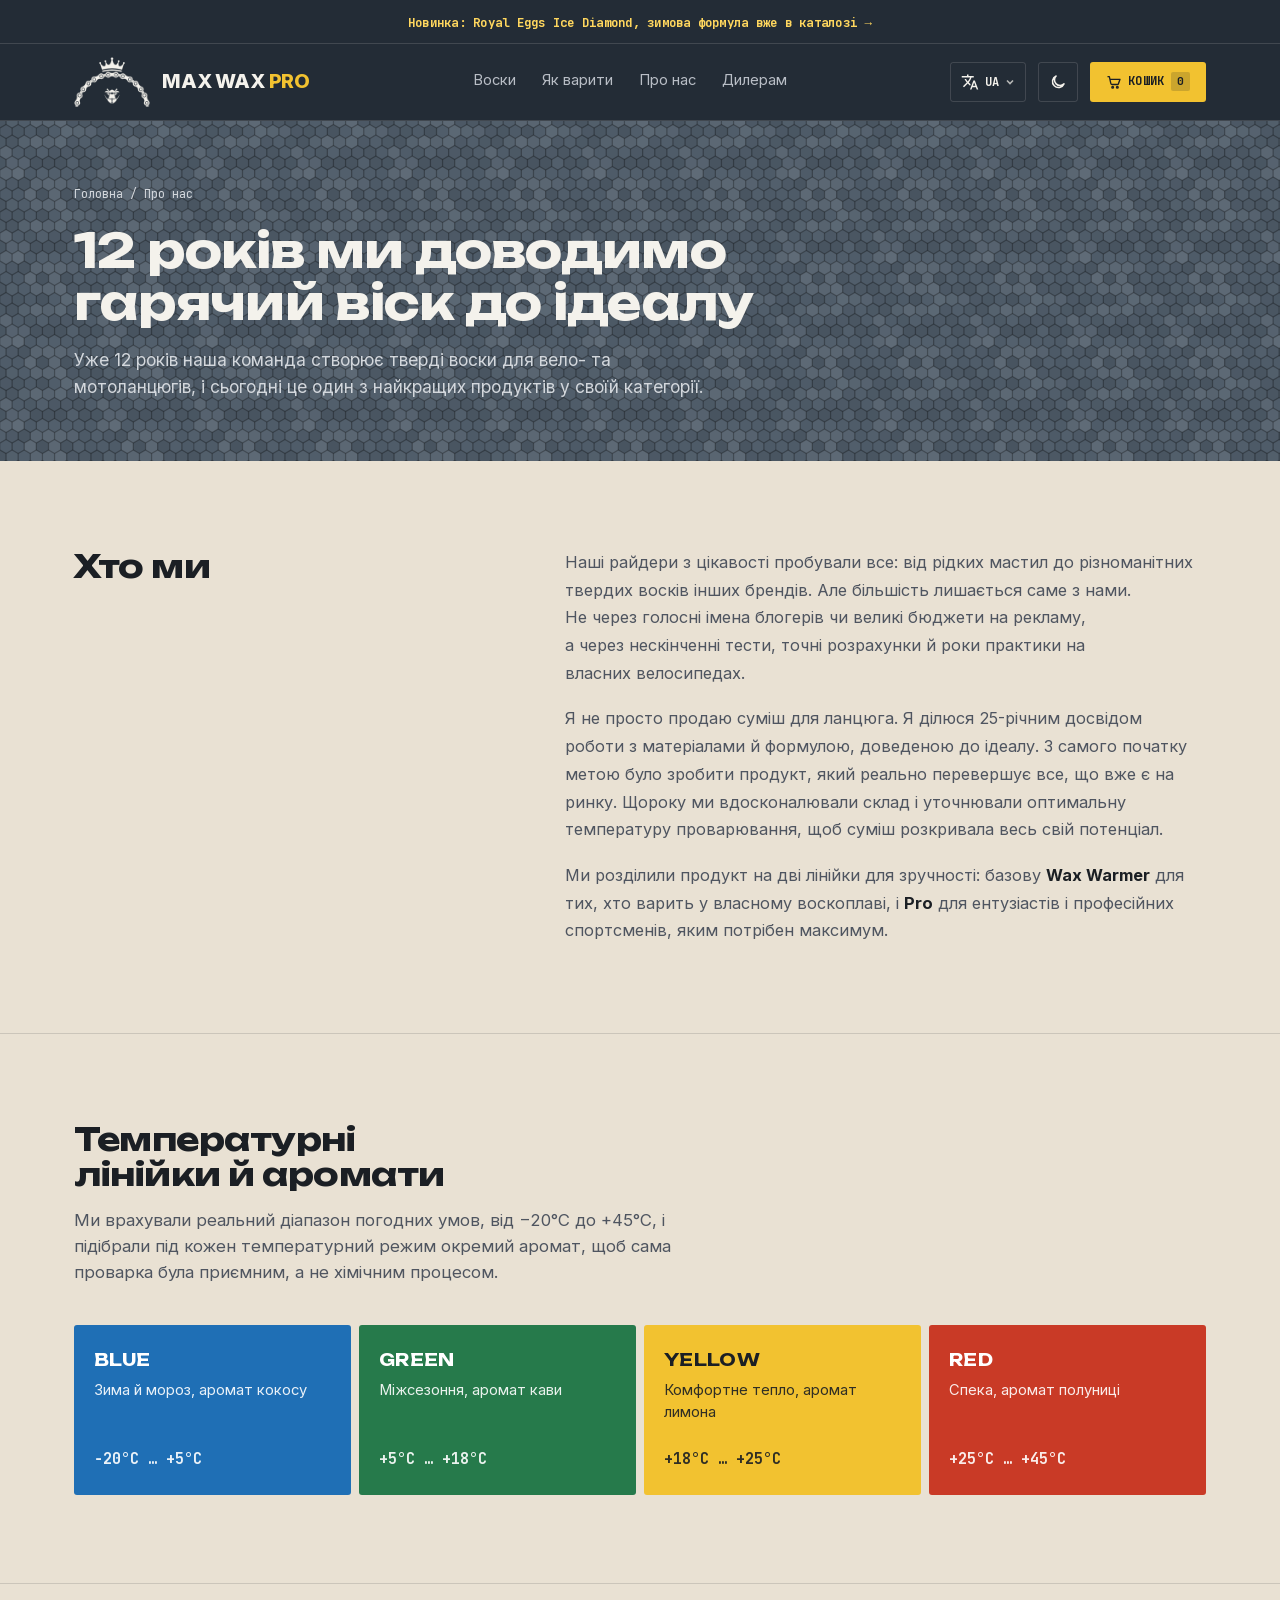
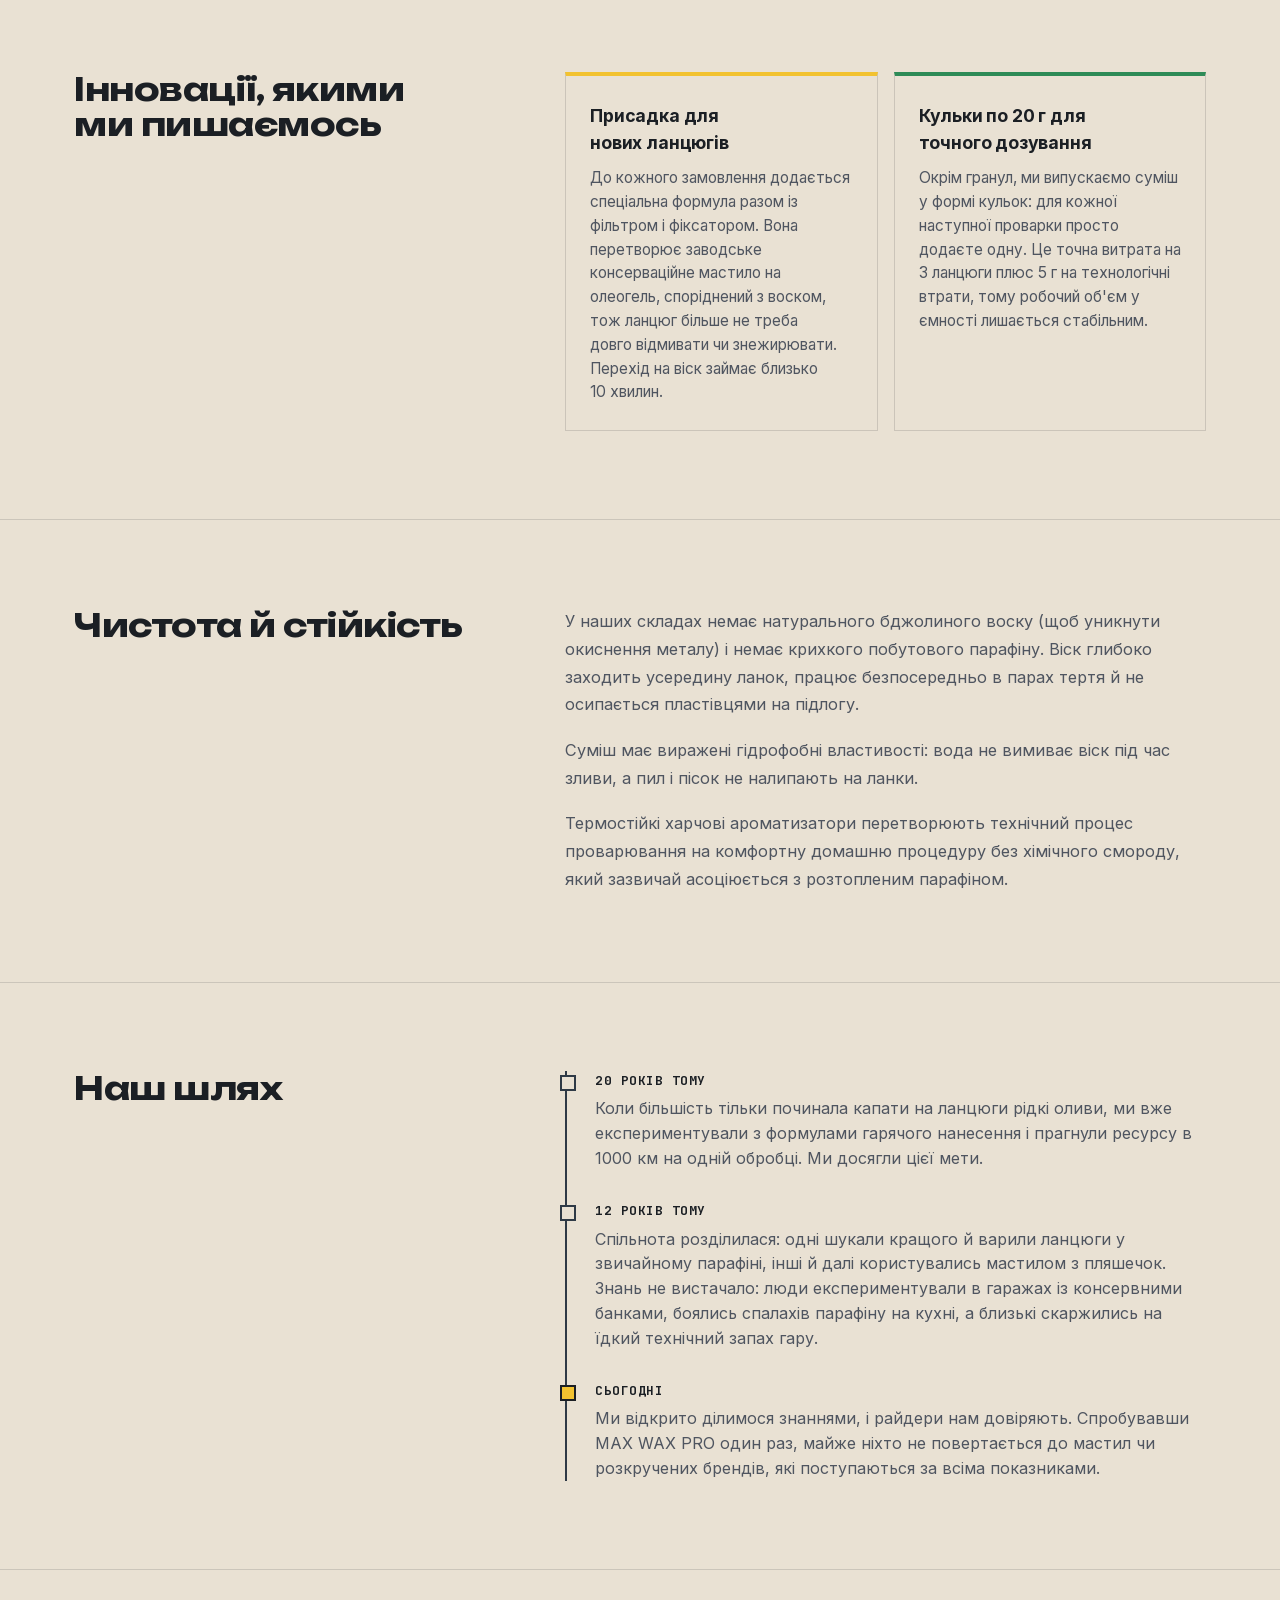
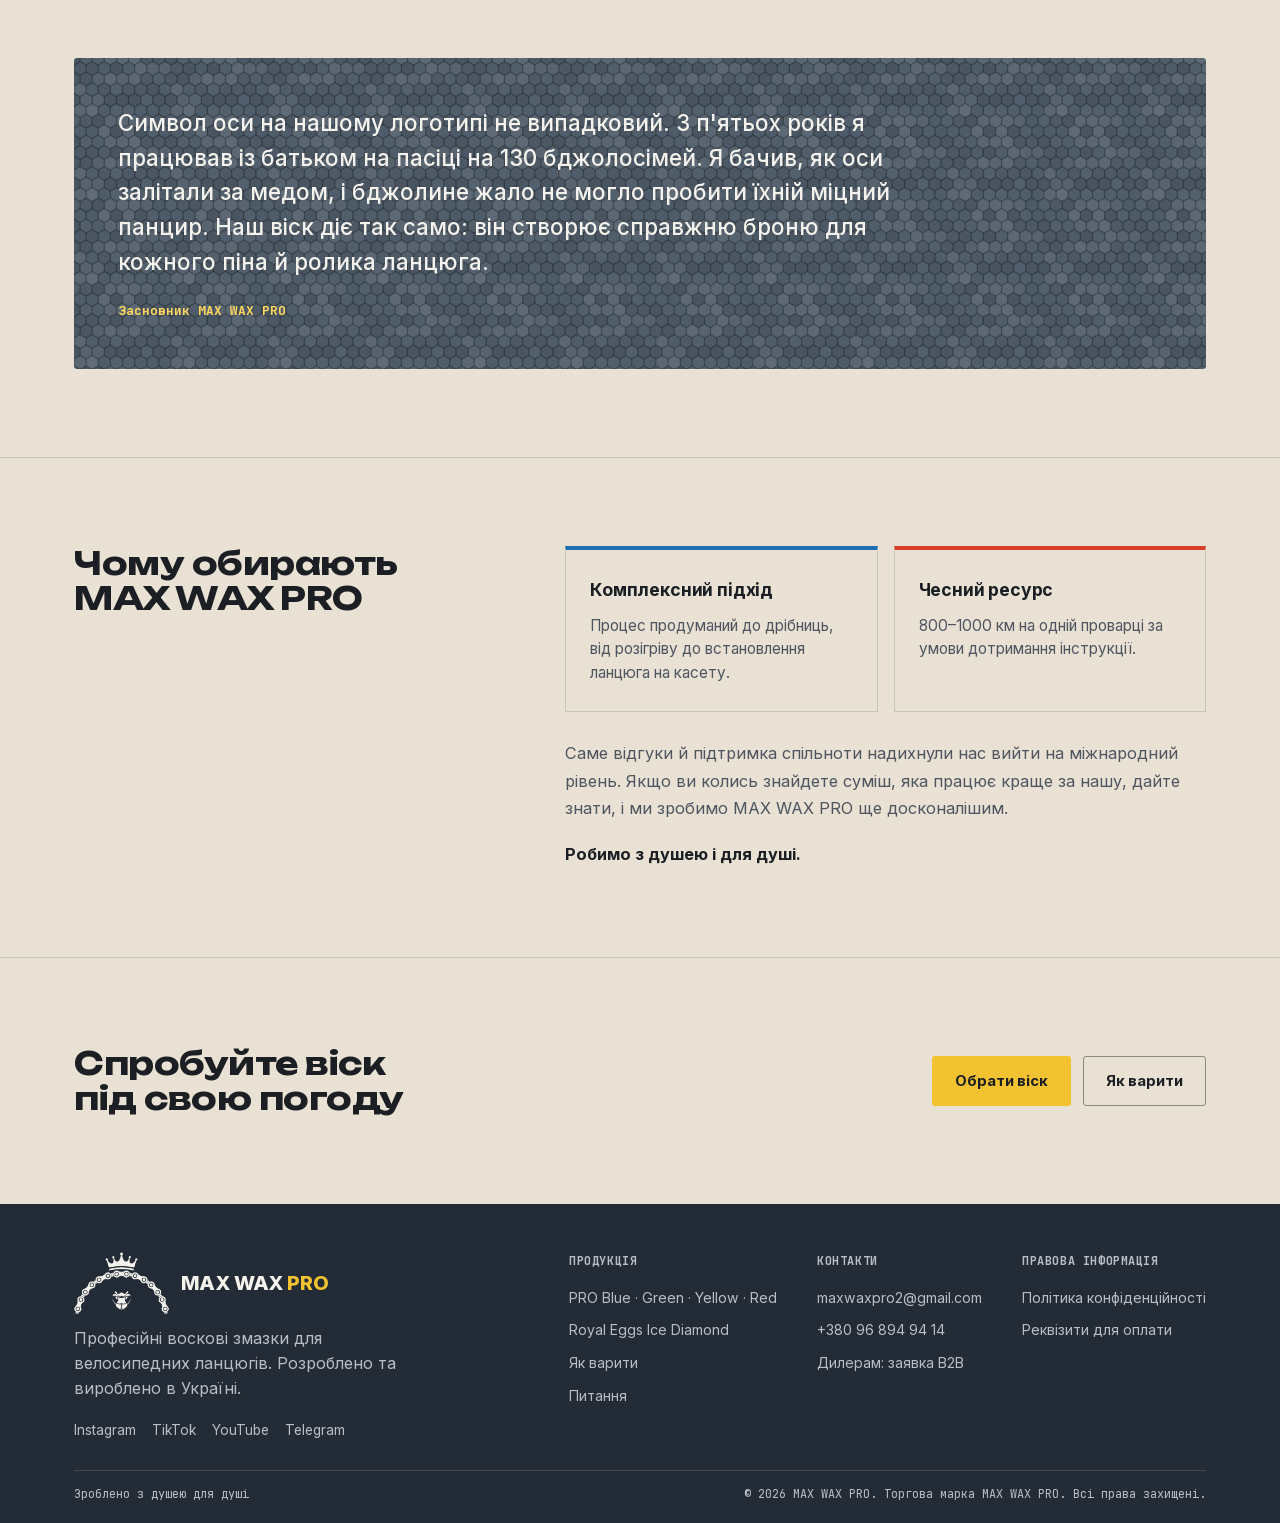
==== commit e7ef0bc9: "One-colour logo, translate-icon language menu, dark/light theme Logo mark cropped to its shape and d" ====
--- a/about.html
+++ b/about.html
@@ -7,6 +7,7 @@
 <meta name="description" content="Історія MAX WAX PRO: 12 років розробки твердого воску для вело- та мотоланцюгів, температурні лінійки, аромати та інновації.">
 <meta name="robots" content="index, follow">
 <meta name="theme-color" content="#2f3a46">
+<script>(function(){var r=document.documentElement,t=null;try{t=localStorage.getItem('mwp-theme');}catch(e){}if(t==='dark'||t==='light'){r.setAttribute('data-theme',t);}var d=t||(window.matchMedia&&matchMedia('(prefers-color-scheme: dark)').matches?'dark':'light');r.setAttribute('data-theme-eff',d);})();</script>
 <link rel="preload" href="/fonts/inter-cyrillic.woff2" as="font" type="font/woff2" crossorigin>
 <link rel="preload" href="/fonts/unbounded-cyrillic.woff2" as="font" type="font/woff2" crossorigin>
 <link rel="stylesheet" href="/fonts/fonts.css">
@@ -21,7 +22,7 @@
 <header>
   <div class="wrap nav">
     <a class="brand" href="/">
-      <img src="/logo.png" alt="MAX WAX PRO" class="logo-mark">
+      <span class="logo-mark" role="img" aria-label="MAX WAX PRO"></span>
       <span class="brand-word">MAX WAX <span>PRO</span></span>
     </a>
     <nav class="links">
@@ -31,10 +32,14 @@
       <a href="/#dealers" data-uk="Дилерам" data-en="Dealers">Дилерам</a>
     </nav>
     <div class="nav-right">
-      <div class="lang-toggle" role="group" aria-label="Мова / Language">
-        <button class="lang-btn active" data-lang="uk" type="button">UA</button>
-        <button class="lang-btn" data-lang="en" type="button">EN</button>
-      </div>
+      <div class="lang-menu">
+        <button class="lang-trigger" id="langTrigger" type="button" aria-haspopup="true" aria-expanded="false" aria-controls="langList" aria-label="Мова / Language"><svg width="18" height="18" viewBox="0 0 24 24" fill="currentColor" aria-hidden="true"><path d="M12.87 15.07l-2.54-2.51.03-.03c1.74-1.94 2.98-4.17 3.71-6.53H17V4h-7V2H8v2H1v1.99h11.17C11.5 7.92 10.44 9.75 9 11.35 8.07 10.32 7.3 9.19 6.69 8h-2c.73 1.63 1.73 3.17 2.98 4.56l-5.09 5.02L4 19l5-5 3.11 3.11.76-2.04zM18.5 10h-2L12 22h2l1.12-3h4.75L21 22h2l-4.5-12zm-2.62 7l1.62-4.33L19.12 17h-3.24z"/></svg><span class="lang-cur">UA</span><svg class="chev" width="10" height="10" viewBox="0 0 10 10" fill="none" stroke="currentColor" stroke-width="1.6" aria-hidden="true"><path d="M2 3.5l3 3 3-3"/></svg></button>
+        <div class="lang-list" id="langList" hidden>
+          <button class="lang-btn active" data-lang="uk" type="button" lang="uk">Українська</button>
+          <button class="lang-btn" data-lang="en" type="button" lang="en">English</button>
+        </div>
+      </div>
+      <button class="theme-btn" type="button" data-theme-toggle aria-label="Темна або світла тема / Dark or light theme"><svg class="i-moon" width="18" height="18" viewBox="0 0 24 24" fill="none" stroke="currentColor" stroke-width="2" stroke-linecap="round" stroke-linejoin="round" aria-hidden="true"><path d="M20 14.5A8 8 0 1 1 9.5 4a6.5 6.5 0 0 0 10.5 10.5z"/></svg><svg class="i-sun" width="18" height="18" viewBox="0 0 24 24" fill="none" stroke="currentColor" stroke-width="2" stroke-linecap="round" aria-hidden="true"><circle cx="12" cy="12" r="4.2"/><path d="M12 2.5v2.2M12 19.3v2.2M2.5 12h2.2M19.3 12h2.2M5.3 5.3l1.6 1.6M17.1 17.1l1.6 1.6M18.7 5.3l-1.6 1.6M6.9 17.1l-1.6 1.6"/></svg></button>
       <a class="cart-btn" href="/#products" aria-label="Кошик"><svg width="16" height="16" viewBox="0 0 24 24" fill="none" stroke="currentColor" stroke-width="2" stroke-linecap="round" stroke-linejoin="round" aria-hidden="true"><path d="M3 4h2l2.2 10.2a2 2 0 0 0 2 1.6h7.6a2 2 0 0 0 2-1.5L21 8H6.2"/><circle cx="10" cy="20" r="1.3"/><circle cx="17" cy="20" r="1.3"/></svg> <span data-uk="КОШИК" data-en="CART">КОШИК</span> <span class="cart-count" id="cartCount">0</span></a>
       <button class="menu-toggle" id="menuToggle" type="button" aria-label="Меню" aria-expanded="false" aria-controls="mobilePanel">
         <span></span><span></span><span></span>
@@ -46,9 +51,10 @@
       <a href="/how" data-uk="Як варити" data-en="How to wax">Як варити</a>
       <a href="/about" aria-current="page" data-uk="Про нас" data-en="About us">Про нас</a>
       <a href="/#dealers" data-uk="Дилерам" data-en="Dealers">Дилерам</a>
-    <div class="mobile-panel-lang">
-      <button class="lang-btn" data-lang="uk" type="button">UA</button>
-      <button class="lang-btn" data-lang="en" type="button">EN</button>
+    <div class="mobile-tools">
+      <button class="lang-btn" data-lang="uk" type="button" lang="uk">Українська</button>
+      <button class="lang-btn" data-lang="en" type="button" lang="en">English</button>
+      <button class="theme-btn" type="button" data-theme-toggle aria-label="Темна або світла тема / Dark or light theme"><svg class="i-moon" width="18" height="18" viewBox="0 0 24 24" fill="none" stroke="currentColor" stroke-width="2" stroke-linecap="round" stroke-linejoin="round" aria-hidden="true"><path d="M20 14.5A8 8 0 1 1 9.5 4a6.5 6.5 0 0 0 10.5 10.5z"/></svg><svg class="i-sun" width="18" height="18" viewBox="0 0 24 24" fill="none" stroke="currentColor" stroke-width="2" stroke-linecap="round" aria-hidden="true"><circle cx="12" cy="12" r="4.2"/><path d="M12 2.5v2.2M12 19.3v2.2M2.5 12h2.2M19.3 12h2.2M5.3 5.3l1.6 1.6M17.1 17.1l1.6 1.6M18.7 5.3l-1.6 1.6M6.9 17.1l-1.6 1.6"/></svg></button>
     </div>
   </div>
 </header>
@@ -153,7 +159,7 @@
     <div class="foot-top">
       <div>
         <a class="brand" href="/">
-          <img src="/logo.png" alt="MAX WAX PRO" class="logo-mark logo-mark--footer">
+          <span class="logo-mark logo-mark--footer" role="img" aria-label="MAX WAX PRO"></span>
           <span class="brand-word">MAX WAX <span>PRO</span></span>
         </a>
         <p data-uk="Професійні воскові змазки для велосипедних ланцюгів. Розроблено та вироблено в Україні." data-en="Professional hot wax lubricants for bicycle chains. Designed and made in Ukraine.">Професійні воскові змазки для велосипедних ланцюгів. Розроблено та вироблено в Україні.</p>
--- a/site.css
+++ b/site.css
@@ -26,6 +26,10 @@
   --accent-ink:var(--ink-dark);
   --border:rgba(244,242,236,.14);
   --light-border:rgba(27,31,36,.14);
+  /* поверхня сторінки (змінюється в темній темі) */
+  --page-ink:#1b1f24;
+  --card:var(--card);
+  --field:#fff;
   --radius:3px;
   --maxw:1180px;
   --ease-out:cubic-bezier(.22,1,.36,1);
@@ -50,7 +54,7 @@
 
 /* ---------- поверхні: матеріал і є ґрунтом ---------- */
 .s-wall{background-color:var(--wall);background-image:var(--hex);background-size:var(--hex-size);color:var(--ink);}
-.s-ground{background-color:var(--ground);color:var(--ink-dark);}
+.s-ground{background-color:var(--ground);color:var(--page-ink);}
 .s-ground + .s-ground{border-top:1px solid var(--light-border);}
 .sec{padding:88px 0;}
 @media (max-width:760px){ .sec{padding:60px 0;} }
@@ -65,7 +69,7 @@
 .btn:active{transform:scale(.97);}
 .btn-accent{background:var(--yellow);color:var(--ink-dark);}
 .btn-accent:hover{background:#ffd24a;}
-.btn-dark{background:var(--ink-dark);color:var(--ink);}
+.btn-dark{background:var(--page-ink);color:var(--ground);}
 .btn-dark:hover{background:#2a3038;}
 .btn-line{background:transparent;color:inherit;border-color:currentColor;}
 .btn-line:hover{background:rgba(127,127,127,.12);}
@@ -124,14 +128,14 @@
 .eyebrow::before{content:"";width:10px;height:10px;background:var(--yellow);flex:none;}
 /* ---------- як варити ---------- */
 .steps{display:grid;grid-template-columns:repeat(3,minmax(0,1fr));gap:8px;}
-.step{background:#f6f1e7;border:1px solid var(--light-border);padding:28px 26px 30px;border-top:4px solid var(--c);}
+.step{background:var(--card);border:1px solid var(--light-border);padding:28px 26px 30px;border-top:4px solid var(--c);}
 .step:nth-child(1){--c:var(--red);} .step:nth-child(2){--c:var(--yellow);} .step:nth-child(3){--c:var(--blue);}
 .step-n{font-family:'JetBrains Mono',monospace;font-weight:700;font-size:.8rem;color:var(--ink-dark-soft);margin-bottom:22px;}
-.step-k{font-family:'JetBrains Mono',monospace;font-weight:700;font-size:clamp(1.6rem,2.6vw,2.1rem);color:var(--ink-dark);margin-bottom:10px;font-variant-numeric:tabular-nums;letter-spacing:-0.02em;}
+.step-k{font-family:'JetBrains Mono',monospace;font-weight:700;font-size:clamp(1.6rem,2.6vw,2.1rem);color:var(--page-ink);margin-bottom:10px;font-variant-numeric:tabular-nums;letter-spacing:-0.02em;}
 .step h3{font-size:1.1rem;margin-bottom:8px;}
 .step p{font-size:.94rem;}
 .how-links{display:flex;gap:12px;flex-wrap:wrap;margin-top:32px;}
-.how-links .btn-line{color:var(--ink-dark);border-color:rgba(27,31,36,.45);}
+.how-links .btn-line{color:var(--page-ink);border-color:color-mix(in srgb,var(--page-ink) 45%,transparent);}
 @media (max-width:860px){ .steps{grid-template-columns:1fr;} }
 .field-input{width:100%;background:var(--wall-deep);border:1px solid var(--border);border-radius:var(--radius);padding:12px 13px;font-family:'Inter',sans-serif;font-size:1rem;color:var(--ink);margin-bottom:10px;}
 .field-input::placeholder{color:var(--ink-soft);}
@@ -181,7 +185,7 @@
 ::selection{background:var(--yellow);color:var(--ink-dark);}
 input,textarea,select{caret-color:var(--yellow);}
 :focus-visible{outline:2px solid var(--yellow);outline-offset:3px;}
-.s-ground :focus-visible{outline-color:var(--ink-dark);}
+.s-ground :focus-visible{outline-color:var(--page-ink);}
 .field-input:focus-visible{outline-offset:0;border-color:var(--yellow);}
 .hp-field{position:absolute;left:-10000px;width:1px;height:1px;overflow:hidden;}
 .sr-only{position:absolute;width:1px;height:1px;padding:0;margin:-1px;overflow:hidden;clip:rect(0,0,0,0);white-space:nowrap;border:0;}
@@ -204,12 +208,12 @@
 .prose{max-width:68ch;}
 .prose p{margin:0 0 18px;font-size:1.02rem;line-height:1.7;}
 .prose p:last-child{margin-bottom:0;}
-.prose strong{color:var(--ink-dark);}
+.prose strong{color:var(--page-ink);}
 .split{display:grid;grid-template-columns:minmax(0,.8fr) minmax(0,1.2fr);gap:64px;align-items:start;}
 .split h2{position:sticky;top:110px;}
 @media (max-width:900px){ .split{grid-template-columns:1fr;gap:20px;} .split h2{position:static;} }
 
-.card{background:#f6f1e7;border:1px solid var(--light-border);border-top:4px solid var(--c,var(--wall));padding:26px 24px;}
+.card{background:var(--card);border:1px solid var(--light-border);border-top:4px solid var(--c,var(--wall));padding:26px 24px;}
 .card h3{font-size:1.1rem;margin-bottom:10px;}
 .card p{font-size:.96rem;}
 .cards{display:grid;grid-template-columns:repeat(2,minmax(0,1fr));gap:16px;}
@@ -229,32 +233,32 @@
 .timeline li:last-child{padding-bottom:0;}
 .timeline li::before{content:"";position:absolute;left:-7px;top:4px;width:12px;height:12px;background:var(--ground);border:2px solid var(--wall);}
 .timeline li:last-child::before{background:var(--yellow);border-color:var(--ink-dark);}
-.timeline .y{display:block;font-family:'JetBrains Mono',monospace;font-weight:700;font-size:.8rem;letter-spacing:.04em;text-transform:uppercase;color:var(--ink-dark);margin-bottom:6px;}
+.timeline .y{display:block;font-family:'JetBrains Mono',monospace;font-weight:700;font-size:.8rem;letter-spacing:.04em;text-transform:uppercase;color:var(--page-ink);margin-bottom:6px;}
 
 .quote{padding:48px 44px;border-radius:var(--radius);}
-.quote p{font-family:'Unbounded','Inter',sans-serif;font-weight:600;font-size:clamp(1.05rem,1.8vw,1.35rem);line-height:1.5;color:var(--ink);max-width:52ch;}
+.quote p{font-weight:500;font-size:clamp(1.1rem,1.9vw,1.4rem);line-height:1.55;color:var(--ink);max-width:56ch;}
 .quote .who{margin-top:22px;font-family:'JetBrains Mono',monospace;font-size:.8rem;font-weight:700;color:#ffd75e;}
 @media (max-width:760px){ .quote{padding:30px 22px;} }
 
 .cta-band{display:flex;align-items:center;justify-content:space-between;gap:24px;flex-wrap:wrap;}
 .cta-band h2{max-width:22ch;}
 .cta-band .acts{display:flex;gap:12px;flex-wrap:wrap;}
-.btn-line-dark{background:transparent;color:var(--ink-dark);border-color:rgba(27,31,36,.45);}
-.btn-line-dark:hover{background:rgba(27,31,36,.06);}
+.btn-line-dark{background:transparent;color:var(--page-ink);border-color:color-mix(in srgb,var(--page-ink) 45%,transparent);}
+.btn-line-dark:hover{background:color-mix(in srgb,var(--page-ink) 7%,transparent);}
 
 /* питання */
 .faq{max-width:780px;border-top:1px solid var(--light-border);}
 .faq details{border-bottom:1px solid var(--light-border);}
-.faq summary{list-style:none;cursor:pointer;padding:22px 4px;display:flex;justify-content:space-between;align-items:center;gap:20px;font-weight:700;font-size:1.05rem;color:var(--ink-dark);}
+.faq summary{list-style:none;cursor:pointer;padding:22px 4px;display:flex;justify-content:space-between;align-items:center;gap:20px;font-weight:700;font-size:1.05rem;color:var(--page-ink);}
 .faq summary::-webkit-details-marker{display:none;}
-.faq summary .plus{flex:none;width:28px;height:28px;display:grid;place-items:center;border:1.5px solid var(--ink-dark);font-family:'JetBrains Mono',monospace;font-weight:700;transition:transform .2s var(--ease-out),background-color .2s ease;}
+.faq summary .plus{flex:none;width:28px;height:28px;display:grid;place-items:center;border:1.5px solid var(--page-ink);font-family:'JetBrains Mono',monospace;font-weight:700;transition:transform .2s var(--ease-out),background-color .2s ease;}
 .faq details[open] summary .plus{transform:rotate(45deg);background:var(--yellow);border-color:var(--yellow);}
 .faq details p{padding:0 48px 24px 4px;font-size:.98rem;max-width:68ch;}
 .faq details p a{text-decoration:underline;text-underline-offset:3px;}
 
 /* картки товарів для майбутніх лінійок (каталог під панно) */
 .p-grid{display:grid;grid-template-columns:repeat(auto-fill,minmax(230px,1fr));gap:16px;}
-.p-card{background:#f6f1e7;border:1px solid var(--light-border);border-top:4px solid var(--c,var(--wall));display:flex;flex-direction:column;color:var(--ink-dark);}
+.p-card{background:var(--card);border:1px solid var(--light-border);border-top:4px solid var(--c,var(--wall));display:flex;flex-direction:column;color:var(--page-ink);}
 .p-card[data-tone="blue"]{--c:var(--blue);} .p-card[data-tone="green"]{--c:var(--green);} .p-card[data-tone="yellow"]{--c:var(--yellow);} .p-card[data-tone="red"]{--c:var(--red);}
 .p-photo{aspect-ratio:1/1;background:#fff;display:flex;align-items:center;justify-content:center;overflow:hidden;}
 .p-photo img{width:100%;height:100%;object-fit:contain;}
@@ -263,8 +267,74 @@
 .p-body h3{font-size:1.02rem;}
 .p-temp{font-family:'JetBrains Mono',monospace;font-size:.8rem;font-weight:700;color:var(--ink-dark-soft);}
 .p-vars{display:flex;flex-wrap:wrap;gap:6px;}
-.p-var{min-height:40px;padding:6px 10px;border-radius:var(--radius);border:1.5px solid rgba(27,31,36,.25);background:transparent;color:var(--ink-dark);font:600 .86rem 'Inter',sans-serif;cursor:pointer;text-align:left;}
-.p-var[aria-pressed="true"]{background:var(--ink-dark);border-color:var(--ink-dark);color:var(--ink);}
+.p-var{min-height:40px;padding:6px 10px;border-radius:var(--radius);border:1.5px solid color-mix(in srgb,var(--page-ink) 30%,transparent);background:transparent;color:var(--page-ink);font:600 .86rem 'Inter',sans-serif;cursor:pointer;text-align:left;}
+.p-var[aria-pressed="true"]{background:var(--page-ink);border-color:var(--page-ink);color:var(--ground);}
 .p-foot{display:flex;justify-content:space-between;align-items:center;gap:10px;margin-top:auto;padding-top:6px;}
 .p-price{font-weight:800;font-size:1.15rem;font-variant-numeric:tabular-nums;}
 .p-add{min-height:42px;padding:10px 14px;}
+
+/* реквізити */
+.req-card{background:var(--card);border:1px solid var(--light-border);border-top:4px solid var(--wall);padding:6px 28px;max-width:720px;}
+.req-row{display:flex;justify-content:space-between;gap:20px;padding:16px 0;border-bottom:1px solid var(--light-border);flex-wrap:wrap;}
+.req-row:last-child{border-bottom:none;}
+.req-k{color:var(--ink-dark-soft);font-size:.9rem;}
+.req-v{font-weight:600;color:var(--page-ink);text-align:right;}
+.req-v.mono{font-family:'JetBrains Mono',monospace;letter-spacing:.02em;font-variant-numeric:tabular-nums;}
+.req-note{margin-top:22px;max-width:62ch;}
+.req-note a,.legal a{text-decoration:underline;text-underline-offset:3px;}
+@media (max-width:560px){ .req-card{padding:4px 18px;} .req-row{flex-direction:column;gap:4px;} .req-v{text-align:left;} .req-v.mono{word-break:break-all;} }
+
+/* юридичний текст */
+.legal h2{font-size:clamp(1.1rem,1.8vw,1.3rem);margin:40px 0 14px;}
+.legal h2:first-of-type{margin-top:0;}
+.legal ul{margin:0 0 18px;padding-left:20px;display:grid;gap:8px;color:var(--ink-dark-soft);}
+.legal li{line-height:1.65;}
+.legal strong{color:var(--page-ink);}
+.contact-box{background:var(--card);border:1px solid var(--light-border);border-top:4px solid var(--wall);padding:20px 22px;}
+.contact-box p{margin:0 0 6px;}
+
+/* ================= логотип: один колір, бере колір тексту ================= */
+.logo-mark{display:block;height:50px;aspect-ratio:360/236;width:auto;background-color:currentColor;color:var(--ink);
+  -webkit-mask:url(/images/logo-mark.png) center/contain no-repeat;mask:url(/images/logo-mark.png) center/contain no-repeat;}
+.logo-mark--footer{height:62px;}
+@media (max-width:480px){ .logo-mark{height:38px;} }
+@media (max-width:360px){ .logo-mark{height:32px;} }
+
+/* ================= мова: кнопка з іконкою перекладу ================= */
+.lang-menu{position:relative;}
+.lang-trigger{display:flex;align-items:center;gap:6px;min-height:40px;padding:0 10px;border:1px solid var(--border);border-radius:var(--radius);background:transparent;color:var(--ink);cursor:pointer;font:700 .75rem 'JetBrains Mono',monospace;}
+.lang-trigger:hover,.lang-trigger[aria-expanded="true"]{background:var(--wall-2);}
+.lang-trigger .chev{transition:transform .2s var(--ease-out);opacity:.7;}
+.lang-trigger[aria-expanded="true"] .chev{transform:rotate(180deg);}
+.lang-list{position:absolute;right:0;top:calc(100% + 6px);min-width:170px;background:var(--wall);border:1px solid var(--border);border-radius:var(--radius);padding:6px;box-shadow:0 12px 30px rgba(0,0,0,.35);z-index:60;transform-origin:top right;animation:popIn .16s var(--ease-out);}
+.lang-list[hidden]{display:none;}
+@keyframes popIn{from{opacity:0;transform:scale(.96);}to{opacity:1;transform:none;}}
+.lang-list .lang-btn{display:flex;width:100%;justify-content:space-between;align-items:center;padding:10px 12px;min-height:40px;font:500 .92rem 'Inter',sans-serif;color:var(--ink);border-radius:2px;text-align:left;background:transparent;}
+.lang-list .lang-btn:hover{background:var(--wall-2);}
+.lang-list .lang-btn.active{background:transparent;color:var(--ink);}
+.lang-list .lang-btn.active::after{content:"";width:8px;height:8px;background:var(--yellow);}
+
+/* ================= тема ================= */
+.theme-btn{display:grid;place-items:center;width:40px;height:40px;border:1px solid var(--border);border-radius:var(--radius);background:transparent;color:var(--ink);cursor:pointer;}
+.theme-btn:hover{background:var(--wall-2);}
+.theme-btn .i-sun{display:none;}
+html[data-theme-eff="dark"] .theme-btn .i-sun{display:block;}
+html[data-theme-eff="dark"] .theme-btn .i-moon{display:none;}
+.mobile-tools{display:flex;gap:8px;margin-top:14px;}
+.mobile-tools .lang-btn{flex:1;border:1px solid var(--border);border-radius:var(--radius);padding:10px 0;min-height:44px;font:600 .85rem 'Inter',sans-serif;}
+.mobile-tools .theme-btn{width:auto;flex:1;height:auto;min-height:44px;gap:8px;display:flex;justify-content:center;align-items:center;font:600 .85rem 'Inter',sans-serif;}
+@media (max-width:860px){ .nav-right > .lang-menu,.nav-right > .theme-btn{display:none;} }
+
+/* темна тема: змінюється лише світлий ґрунт і картки; рамка, стіна й кольори воску ті самі */
+html[data-theme="dark"]{
+  --ground:#1a2027; --card:#232a32; --page-ink:#ece8e0; --ink-dark-soft:#aab1bb;
+  --light-border:rgba(255,255,255,.12); --field:#12171c;
+}
+@media (prefers-color-scheme:dark){
+  html:not([data-theme="light"]){
+    --ground:#1a2027; --card:#232a32; --page-ink:#ece8e0; --ink-dark-soft:#aab1bb;
+    --light-border:rgba(255,255,255,.12); --field:#12171c;
+  }
+}
+html[data-theme-eff="dark"]{color-scheme:dark;}
+html[data-theme-eff="dark"] .dealer-form-success{color:#a6e3b9;}
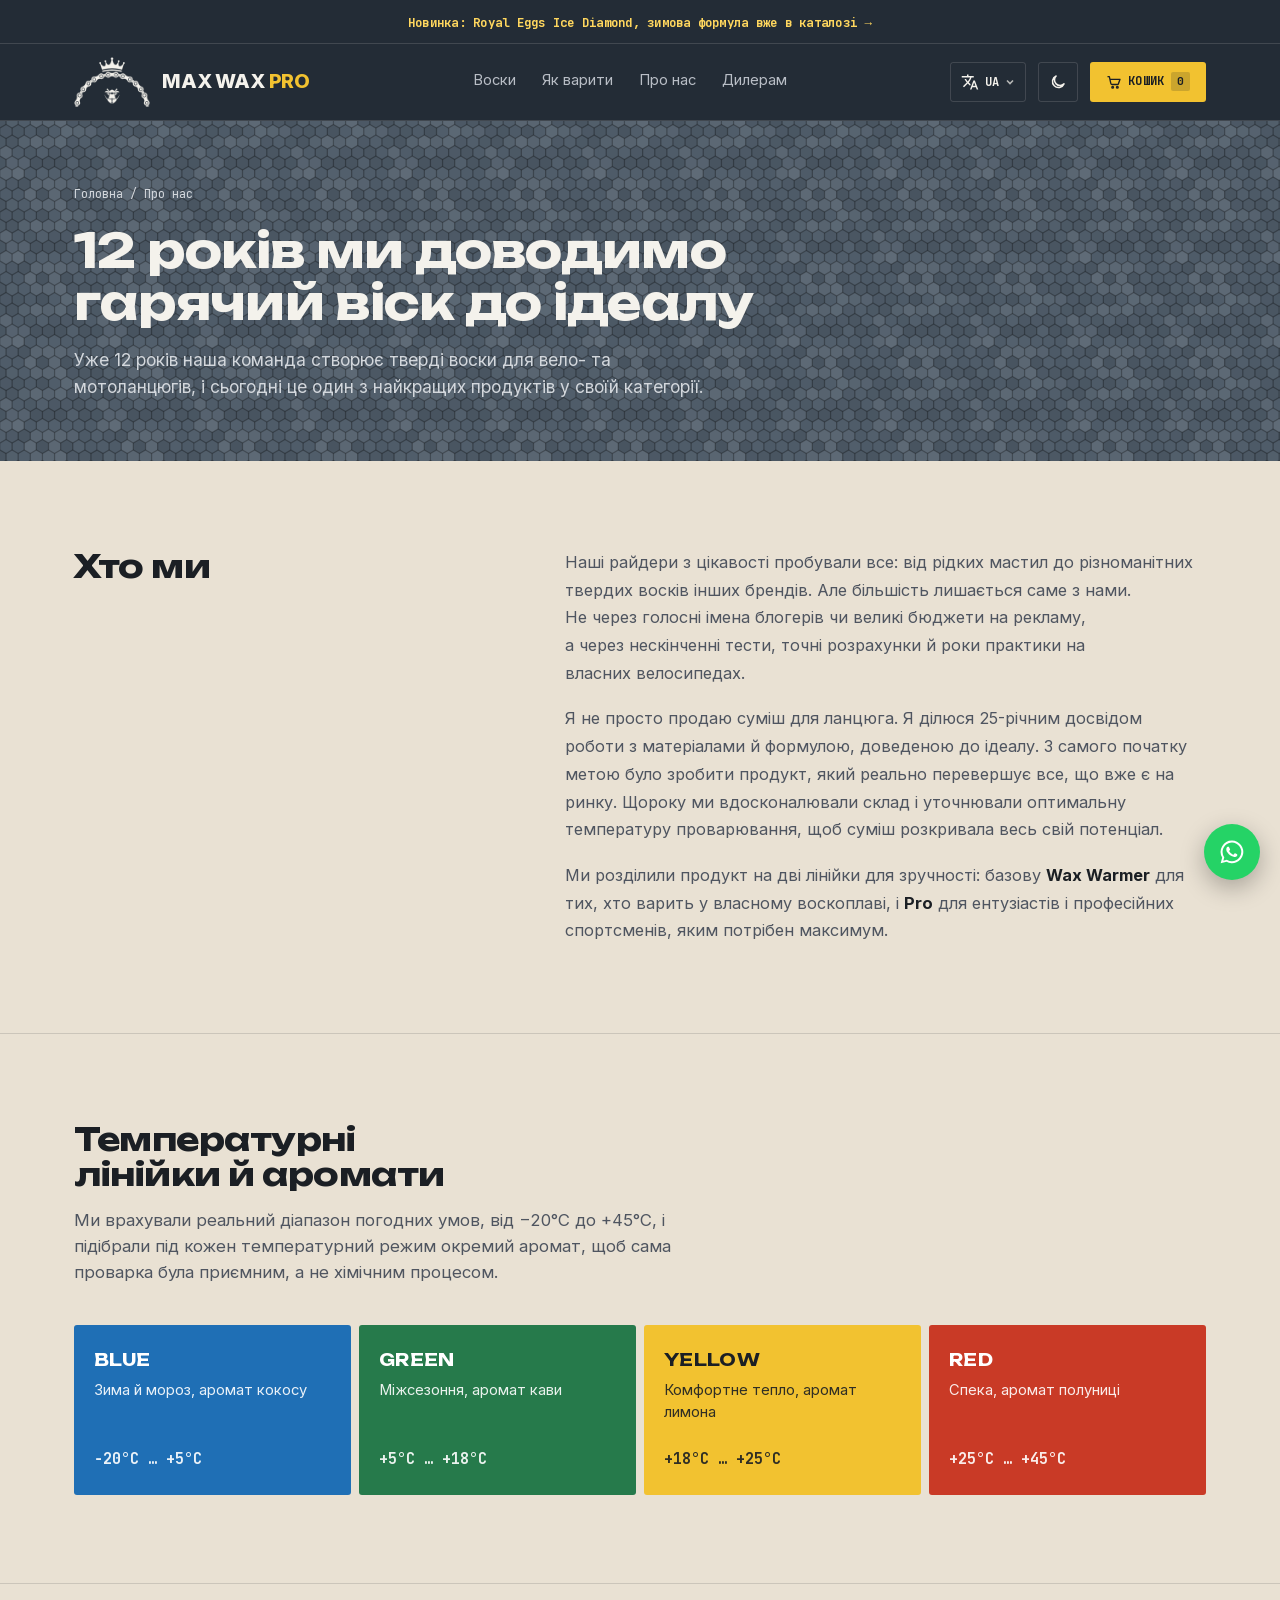
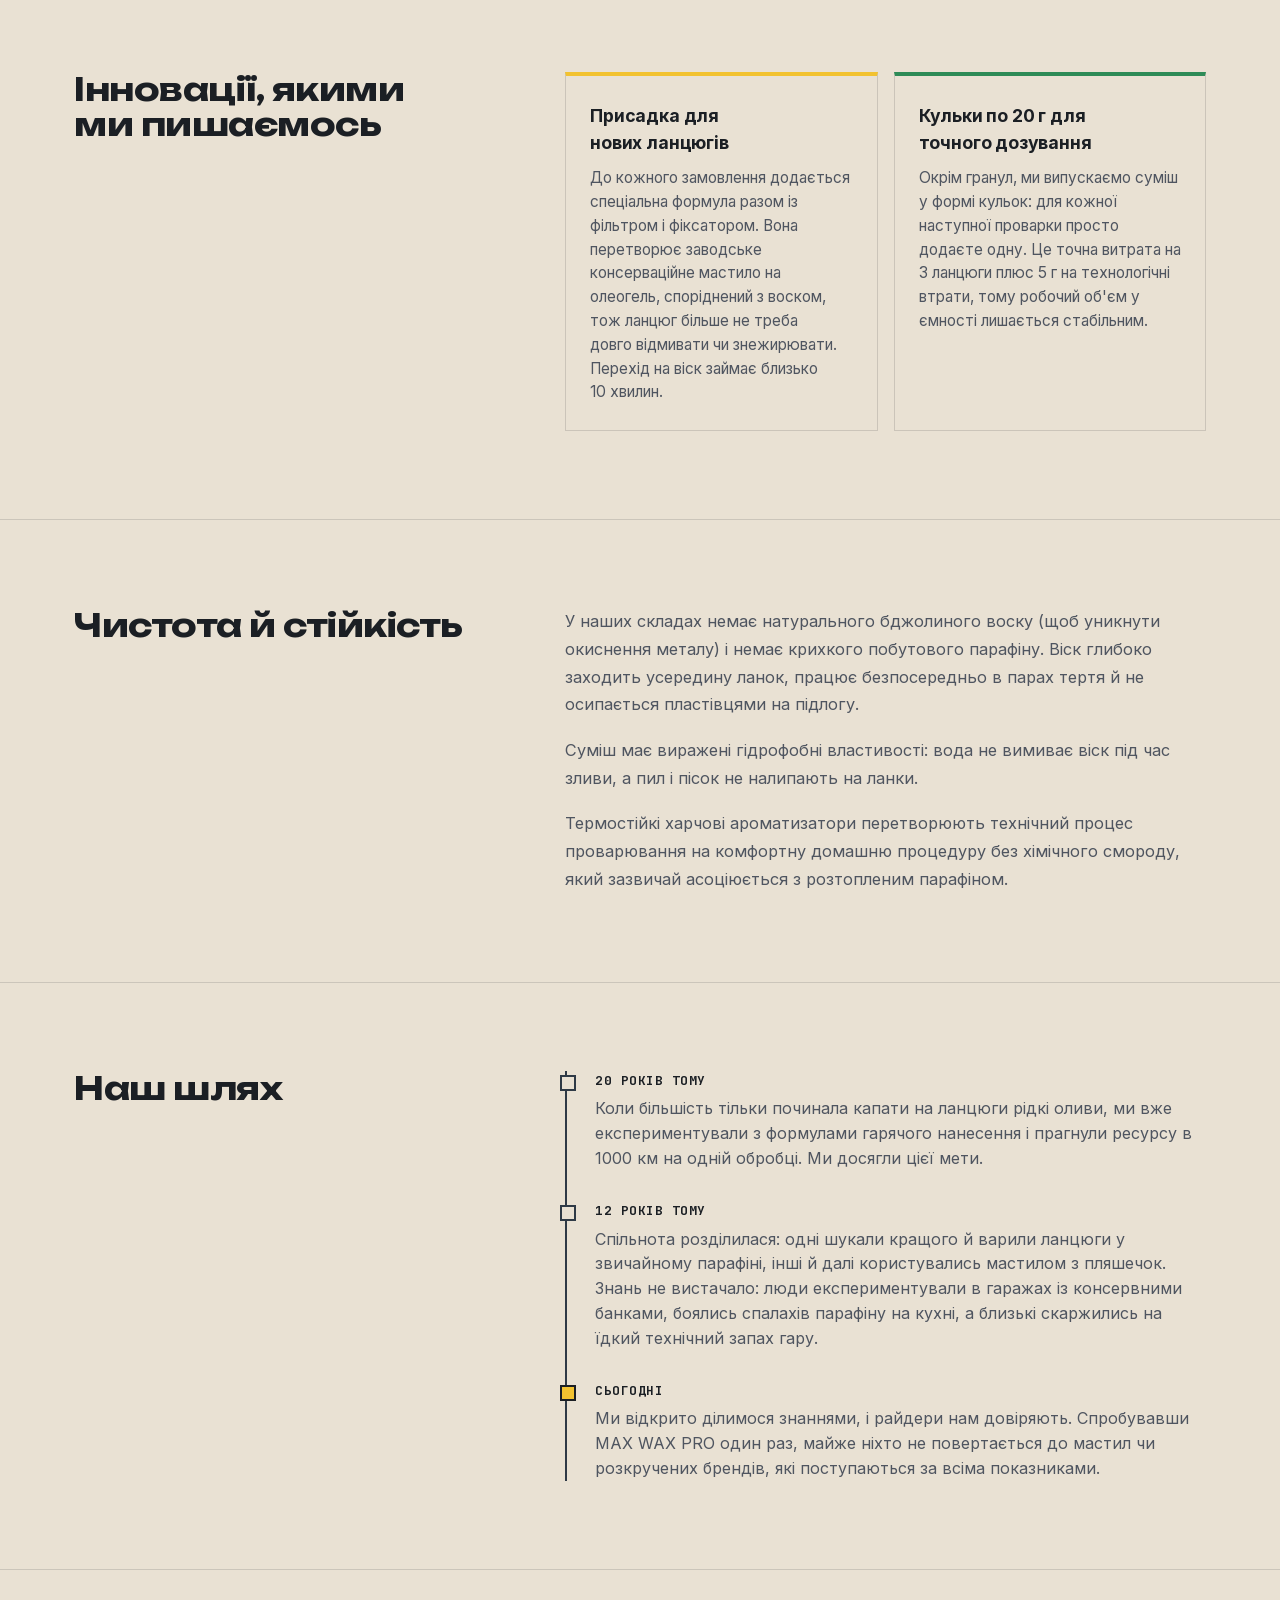
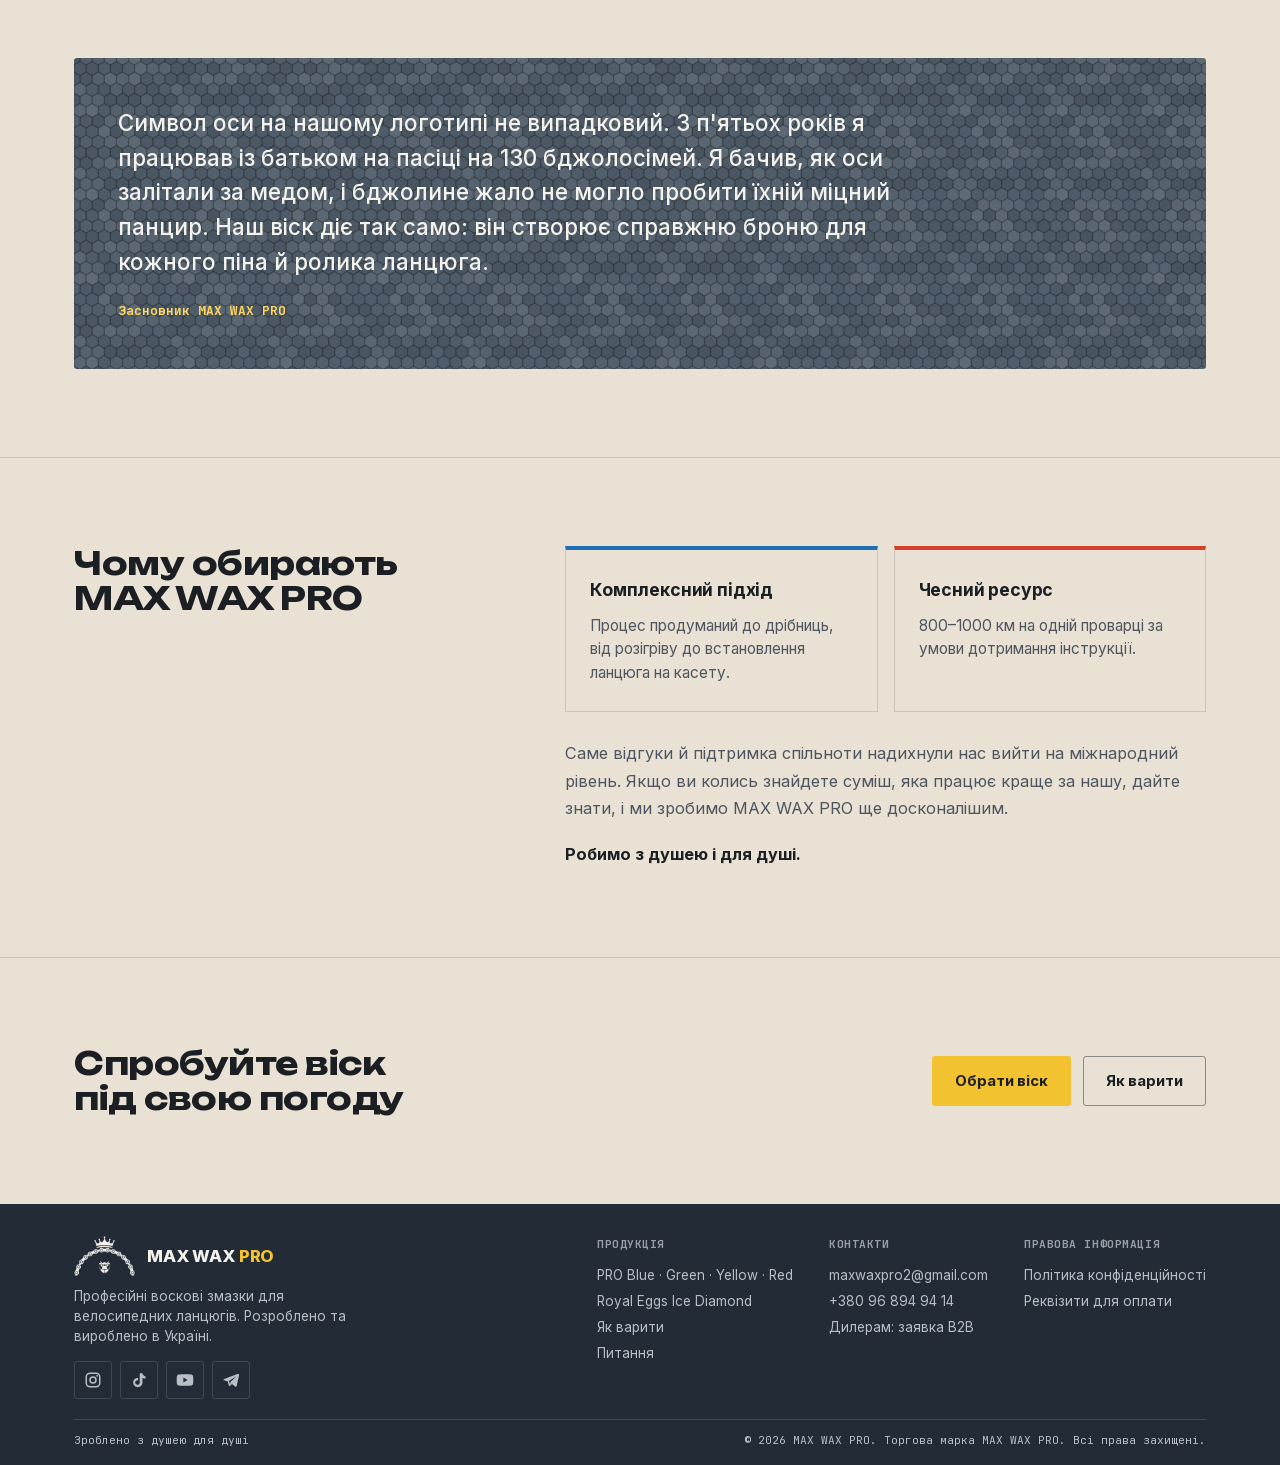
==== commit 1b7ae778: "Compact footer with social icons; floating WhatsApp button Co-Authored-By: Claude Opus 5.5 <noreply@" ====
--- a/about.html
+++ b/about.html
@@ -6,6 +6,8 @@
 <title data-uk="Про нас | MAX WAX PRO" data-en="About us | MAX WAX PRO">Про нас | MAX WAX PRO</title>
 <meta name="description" content="Історія MAX WAX PRO: 12 років розробки твердого воску для вело- та мотоланцюгів, температурні лінійки, аромати та інновації.">
 <meta name="robots" content="index, follow">
+<link rel="icon" type="image/png" sizes="32x32" href="/favicon-32.png">
+<link rel="apple-touch-icon" href="/apple-touch-icon.png">
 <meta name="theme-color" content="#2f3a46">
 <script>(function(){var r=document.documentElement,t=null;try{t=localStorage.getItem('mwp-theme');}catch(e){}if(t==='dark'||t==='light'){r.setAttribute('data-theme',t);}var d=t||(window.matchMedia&&matchMedia('(prefers-color-scheme: dark)').matches?'dark':'light');r.setAttribute('data-theme-eff',d);})();</script>
 <link rel="preload" href="/fonts/inter-cyrillic.woff2" as="font" type="font/woff2" crossorigin>
@@ -164,10 +166,10 @@
         </a>
         <p data-uk="Професійні воскові змазки для велосипедних ланцюгів. Розроблено та вироблено в Україні." data-en="Professional hot wax lubricants for bicycle chains. Designed and made in Ukraine.">Професійні воскові змазки для велосипедних ланцюгів. Розроблено та вироблено в Україні.</p>
         <div class="foot-social">
-          <a href="https://www.instagram.com/max.waxpro" target="_blank" rel="noopener">Instagram</a>
-          <a href="https://www.tiktok.com/@maxwaxpro" target="_blank" rel="noopener">TikTok</a>
-          <a href="https://www.youtube.com/@maxwaxpro" target="_blank" rel="noopener">YouTube</a>
-          <a href="https://t.me/+UKmDAg-wsNczZWYy" target="_blank" rel="noopener">Telegram</a>
+          <a href="https://www.instagram.com/max.waxpro" target="_blank" rel="noopener" aria-label="Instagram" title="Instagram"><svg width="18" height="18" viewBox="0 0 24 24" fill="none" stroke="currentColor" stroke-width="2" aria-hidden="true"><rect x="3" y="3" width="18" height="18" rx="5"/><circle cx="12" cy="12" r="4"/><circle cx="17.5" cy="6.5" r="1.1" fill="currentColor" stroke="none"/></svg></a>
+          <a href="https://www.tiktok.com/@maxwaxpro" target="_blank" rel="noopener" aria-label="TikTok" title="TikTok"><svg width="18" height="18" viewBox="0 0 24 24" fill="currentColor" aria-hidden="true"><path d="M16.6 3c.4 2.2 1.9 3.8 4.1 4v3.1c-1.5 0-2.9-.4-4.1-1.2v6.4c0 3.6-2.8 6.2-6.2 6.2S4.2 18.9 4.2 15.4c0-3.6 3-6.3 6.6-6.1v3.2c-.3-.1-.6-.1-.9-.1-1.6 0-3 1.3-3 3s1.3 3 3 3 3.1-1.3 3.1-3.2V3h3.6z"/></svg></a>
+          <a href="https://www.youtube.com/@maxwaxpro" target="_blank" rel="noopener" aria-label="YouTube" title="YouTube"><svg width="20" height="20" viewBox="0 0 24 24" fill="currentColor" aria-hidden="true"><path d="M21.6 7.2a2.6 2.6 0 0 0-1.8-1.8C18.2 5 12 5 12 5s-6.2 0-7.8.4A2.6 2.6 0 0 0 2.4 7.2 27 27 0 0 0 2 12a27 27 0 0 0 .4 4.8 2.6 2.6 0 0 0 1.8 1.8C5.8 19 12 19 12 19s6.2 0 7.8-.4a2.6 2.6 0 0 0 1.8-1.8A27 27 0 0 0 22 12a27 27 0 0 0-.4-4.8zM10 15V9l5.2 3z"/></svg></a>
+          <a href="https://t.me/+UKmDAg-wsNczZWYy" target="_blank" rel="noopener" aria-label="Telegram" title="Telegram"><svg width="18" height="18" viewBox="0 0 24 24" fill="currentColor" aria-hidden="true"><path d="M21.4 3.6 2.9 10.7c-1.3.5-1.2 1.2-.2 1.5l4.7 1.5 1.8 5.6c.2.6.4.8.8.8.4 0 .6-.2.9-.5l2.3-2.2 4.7 3.5c.9.5 1.5.2 1.7-.8l3.1-14.5c.3-1.3-.5-1.9-1.3-1.5zM9.2 13.3l9-5.7c.4-.3.8-.1.5.2l-7.5 6.8-.3 3.2-1.7-4.5z"/></svg></a>
         </div>
       </div>
       <div class="foot-cols">
@@ -197,6 +199,7 @@
     </div>
   </div>
 </footer>
+<a class="wa-float" href="https://wa.me/380968949414?text=%D0%92%D1%96%D1%82%D0%B0%D1%8E%21%20%D0%9F%D0%B8%D1%82%D0%B0%D0%BD%D0%BD%D1%8F%20%D1%89%D0%BE%D0%B4%D0%BE%20MAX%20WAX%20PRO" target="_blank" rel="noopener" aria-label="Написати в WhatsApp / Message us on WhatsApp" title="WhatsApp"><svg width="28" height="28" viewBox="0 0 24 24" fill="currentColor" aria-hidden="true"><path d="M12 2.2A9.7 9.7 0 0 0 3.6 16.8L2.3 21.7l5-1.3A9.7 9.7 0 1 0 12 2.2zm0 17.7a8 8 0 0 1-4.1-1.1l-.3-.2-3 .8.8-2.9-.2-.3A8 8 0 1 1 12 19.9zm4.4-6c-.2-.1-1.4-.7-1.7-.8-.2-.1-.4-.1-.5.1l-.8 1c-.1.2-.3.2-.5.1a6.6 6.6 0 0 1-3.3-2.9c-.2-.4.3-.4.7-1.3.1-.2 0-.3 0-.4l-.8-1.8c-.2-.5-.4-.4-.5-.4h-.5c-.2 0-.4.1-.6.3-.2.2-.8.8-.8 2s.8 2.3.9 2.4c.1.2 1.6 2.5 4 3.5 1.5.6 2.1.7 2.8.6.5-.1 1.4-.6 1.6-1.1.2-.5.2-1 .1-1.1l-.4-.2z"/></svg></a>
 
 <script src="/site.js"></script>
 </body>
--- a/site.css
+++ b/site.css
@@ -169,17 +169,29 @@
 .checkout-success h3{margin-bottom:8px;}
 .checkout-success p{color:var(--ink-soft);font-size:.9rem;margin-bottom:22px;}
 /* ---------- футер ---------- */
-footer{background:var(--wall-deep);padding:48px 0 20px;}
-.foot-top{display:flex;justify-content:space-between;gap:28px;flex-wrap:wrap;padding-bottom:24px;border-bottom:1px solid var(--border);}
-.foot-top p{margin-top:12px;max-width:34ch;color:var(--ink-soft);}
-.foot-social{display:flex;gap:16px;margin-top:14px;flex-wrap:wrap;}
-.foot-social a{font-size:.86rem;color:var(--ink-soft);}
-.foot-cols{display:flex;gap:40px;flex-wrap:wrap;}
-.foot-col h4{font-family:'JetBrains Mono',monospace;font-size:.74rem;letter-spacing:.05em;color:var(--ink-soft);text-transform:uppercase;margin:0 0 12px;}
-.foot-col div{font-size:.88rem;margin-bottom:3px;line-height:1.4;color:var(--ink-soft);}
-.foot-bottom{display:flex;justify-content:space-between;padding-top:14px;font-family:'JetBrains Mono',monospace;font-size:.74rem;color:var(--ink-soft);flex-wrap:wrap;gap:8px;}
-.foot-social a,.foot-col div a{display:inline-block;padding:5px 0;}
-.foot-social a:hover,.foot-col div a:hover{color:var(--ink);}
+footer{background:var(--wall-deep);padding:32px 0 16px;font-size:.86rem;}
+footer .logo-mark--footer{height:40px;}
+footer .brand-word{font-size:1.05rem;}
+.foot-top{display:flex;justify-content:space-between;gap:24px 40px;flex-wrap:wrap;padding-bottom:20px;border-bottom:1px solid var(--border);}
+.foot-top p{margin-top:10px;max-width:32ch;color:var(--ink-soft);font-size:.84rem;line-height:1.5;}
+.foot-social{display:flex;gap:8px;margin-top:14px;flex-wrap:wrap;}
+.foot-social a{display:grid;place-items:center;width:38px;height:38px;border:1px solid var(--border);border-radius:var(--radius);color:var(--ink-soft);transition:color .15s ease,background-color .15s ease,border-color .15s ease;}
+.foot-social a:hover{color:var(--ink-dark);background:var(--yellow);border-color:var(--yellow);}
+.foot-cols{display:flex;gap:16px 36px;flex-wrap:wrap;}
+.foot-col h4{font-family:'JetBrains Mono',monospace;font-size:.7rem;letter-spacing:.05em;color:var(--ink-soft);text-transform:uppercase;margin:0 0 8px;opacity:.8;}
+.foot-col div{font-size:.84rem;line-height:1.35;color:var(--ink-soft);}
+.foot-col div a{display:inline-block;padding:4px 0;}
+.foot-col div a:hover{color:var(--ink);}
+.foot-bottom{display:flex;justify-content:space-between;padding-top:12px;font-family:'JetBrains Mono',monospace;font-size:.7rem;color:var(--ink-soft);flex-wrap:wrap;gap:6px 16px;}
+@media (max-width:620px){ .foot-cols{display:grid;grid-template-columns:1fr 1fr;gap:18px 20px;width:100%;} .foot-col:last-child{grid-column:1 / -1;} }
+
+/* плаваюча кнопка WhatsApp */
+.wa-float{position:fixed;right:20px;bottom:20px;z-index:80;width:56px;height:56px;border-radius:50%;display:grid;place-items:center;background:#25d366;color:#fff;box-shadow:0 8px 24px rgba(0,0,0,.28);transition:transform .2s var(--ease-out),box-shadow .2s ease;animation:waIn .5s var(--ease-out) .8s both;}
+.wa-float:hover{transform:translateY(-2px) scale(1.04);box-shadow:0 12px 28px rgba(0,0,0,.32);}
+.wa-float:active{transform:scale(.96);}
+.wa-float:focus-visible{outline:3px solid var(--yellow);outline-offset:3px;}
+@keyframes waIn{from{opacity:0;transform:translateY(12px) scale(.9);}to{opacity:1;transform:none;}}
+@media (max-width:760px){ .wa-float{right:14px;bottom:14px;width:52px;height:52px;} }
 
 /* ---------- доступність ---------- */
 ::selection{background:var(--yellow);color:var(--ink-dark);}
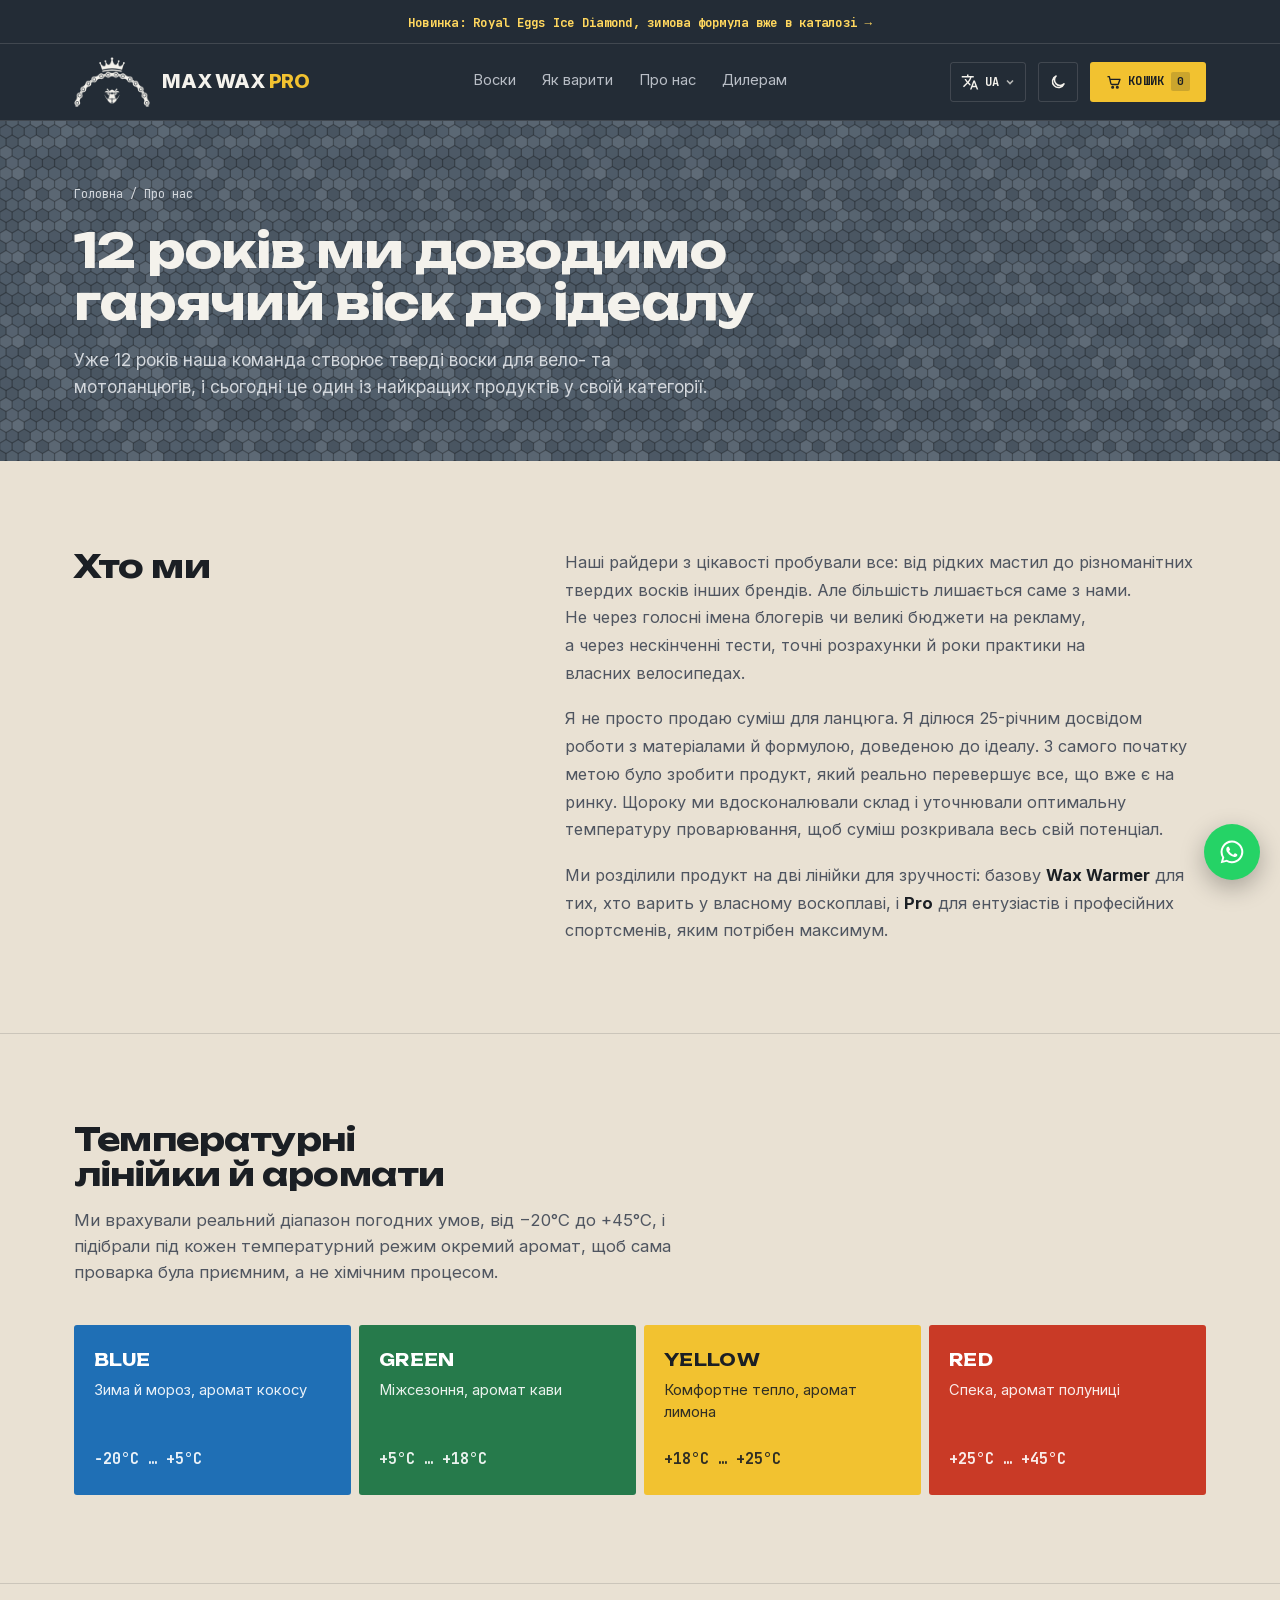
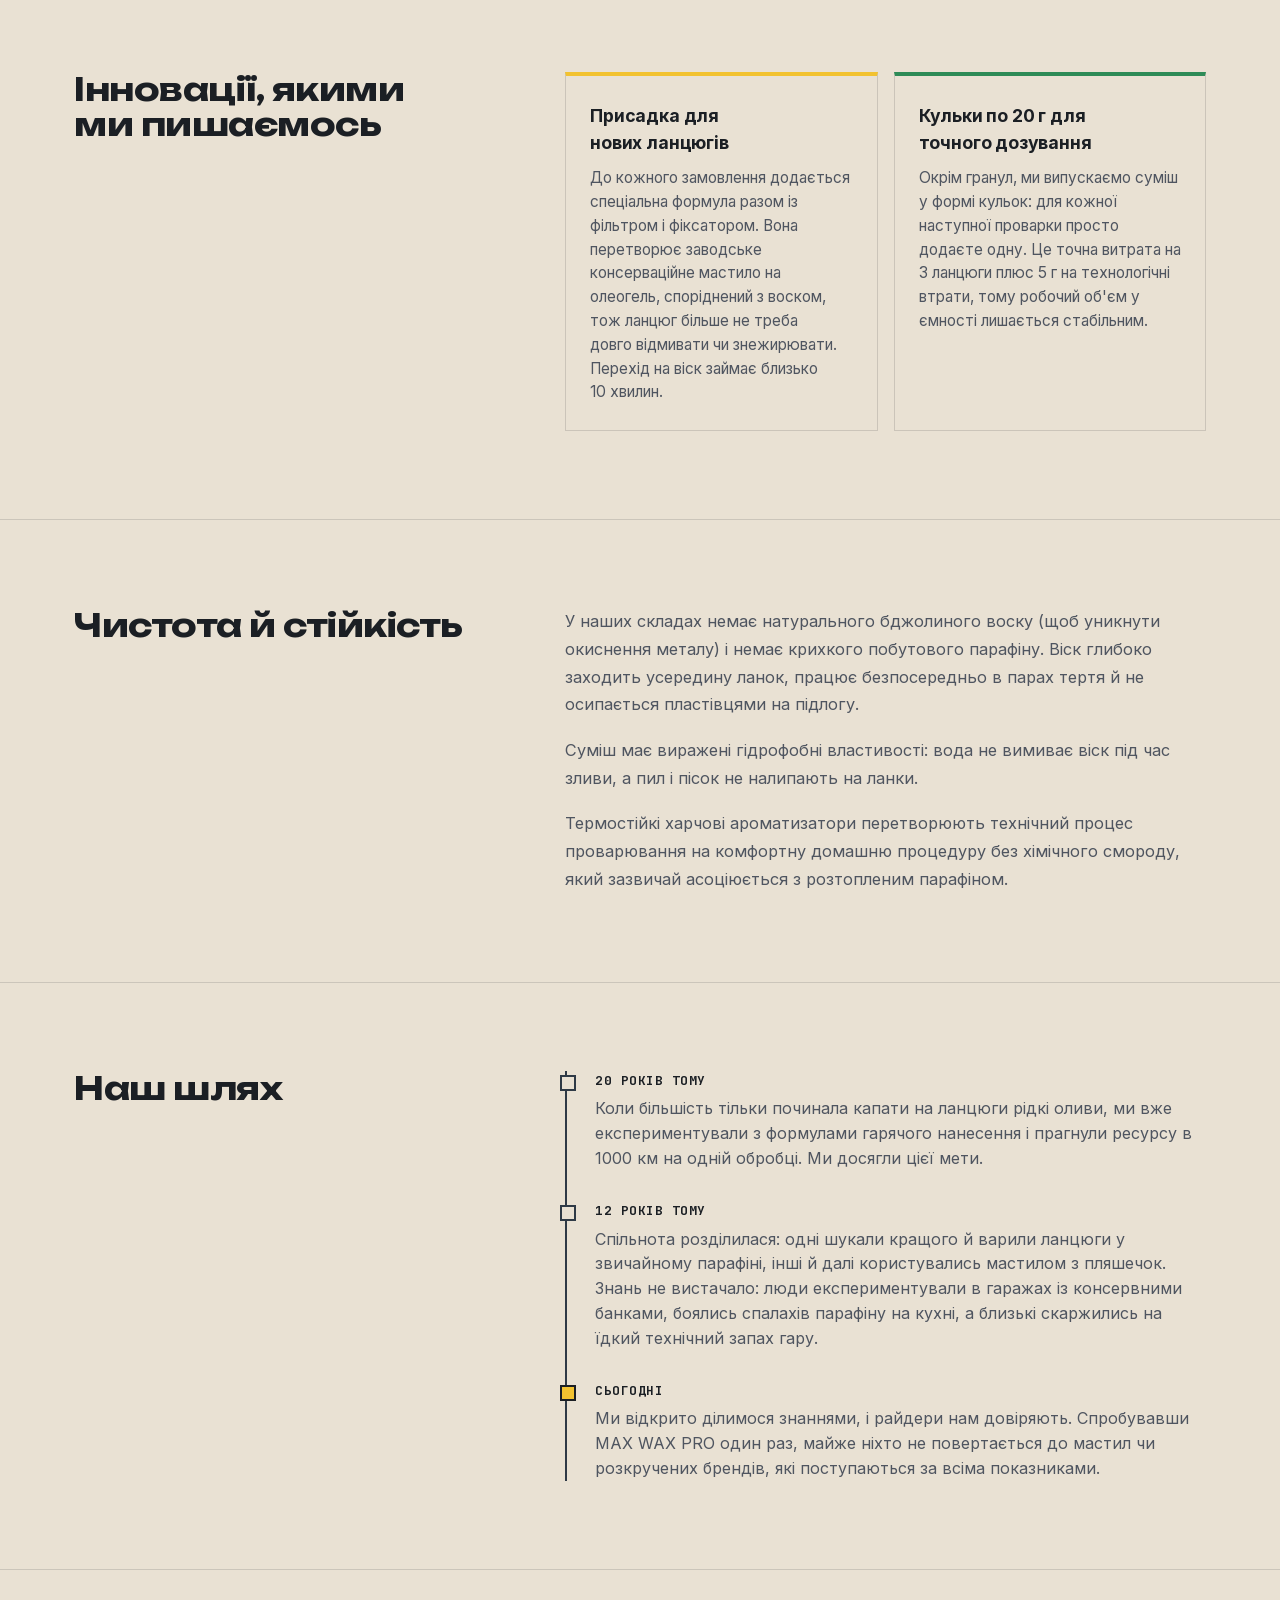
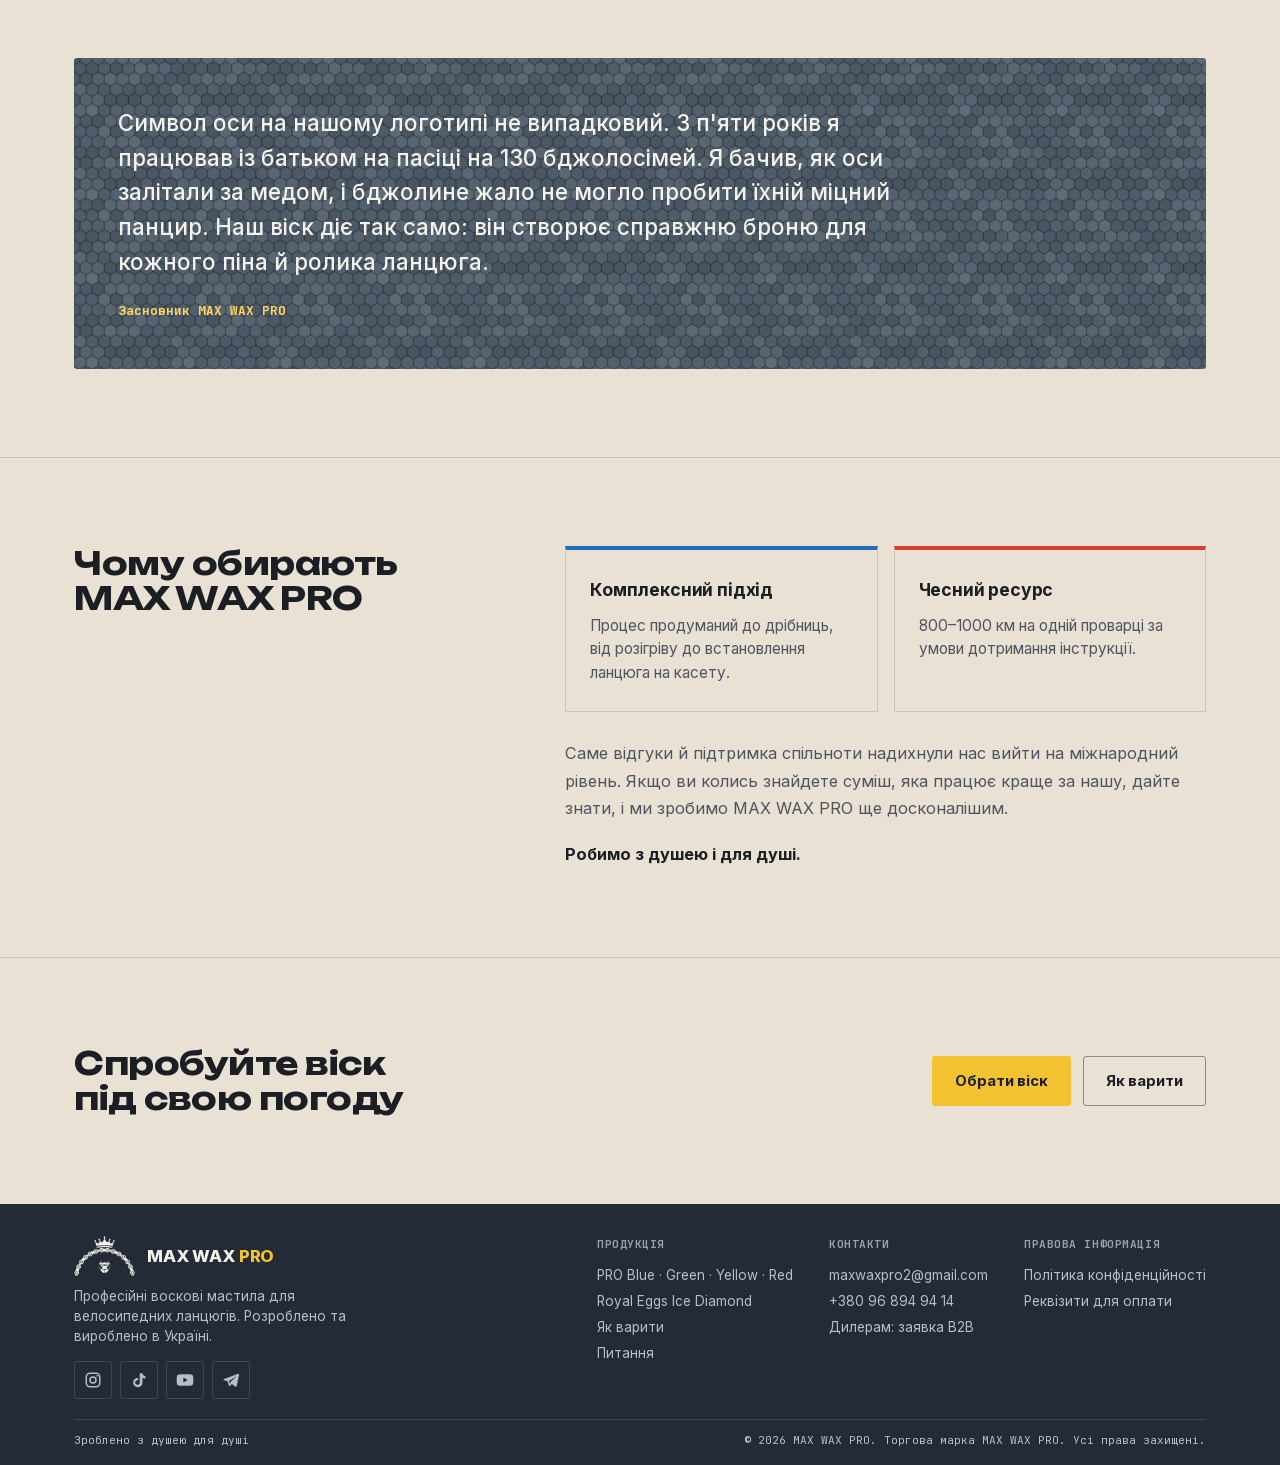
==== commit 16ee902f: "Proofreading: Ukrainian norms and small English fixes across all pages Co-Authored-By: Claude Opus 5" ====
--- a/about.html
+++ b/about.html
@@ -66,7 +66,7 @@
     <div class="wrap">
       <div class="crumbs"><a href="/" data-uk="Головна" data-en="Home">Головна</a> / <span data-uk="Про нас" data-en="About us">Про нас</span></div>
       <h1 data-uk="12 років ми доводимо гарячий віск до ідеалу" data-en="12 years perfecting hot wax">12 років ми доводимо гарячий віск до ідеалу</h1>
-      <p class="lede" data-uk="Уже 12 років наша команда створює тверді воски для вело- та мотоланцюгів, і сьогодні це один з найкращих продуктів у своїй категорії." data-en="For 12 years now our team has been making solid wax for bicycle and motorcycle chains, and today it&#x27;s one of the best products in its category.">Уже 12 років наша команда створює тверді воски для вело- та мотоланцюгів, і сьогодні це один з найкращих продуктів у своїй категорії.</p>
+      <p class="lede" data-uk="Уже 12 років наша команда створює тверді воски для вело- та мотоланцюгів, і сьогодні це один із найкращих продуктів у своїй категорії." data-en="For 12 years now our team has been making solid wax for bicycle and motorcycle chains, and today it&#x27;s one of the best products in its category.">Уже 12 років наша команда створює тверді воски для вело- та мотоланцюгів, і сьогодні це один із найкращих продуктів у своїй категорії.</p>
     </div>
   </section>
   <section class="sec s-ground">
@@ -75,7 +75,7 @@
       <div class="prose">
         <p data-uk="Наші райдери з цікавості пробували все: від рідких мастил до різноманітних твердих восків інших брендів. Але більшість лишається саме з нами. Не через голосні імена блогерів чи великі бюджети на рекламу, а через нескінченні тести, точні розрахунки й роки практики на власних велосипедах." data-en="Out of curiosity, our riders have tried everything: from liquid lubes to various solid waxes from other brands. But most of them stay with us. Not because of loud blogger names or big ad budgets, but because of endless testing, precise calculations, and years of practice on our own bikes.">Наші райдери з цікавості пробували все: від рідких мастил до різноманітних твердих восків інших брендів. Але більшість лишається саме з нами. Не через голосні імена блогерів чи великі бюджети на рекламу, а через нескінченні тести, точні розрахунки й роки практики на власних велосипедах.</p>
         <p data-uk="Я не просто продаю суміш для ланцюга. Я ділюся 25-річним досвідом роботи з матеріалами й формулою, доведеною до ідеалу. З самого початку метою було зробити продукт, який реально перевершує все, що вже є на ринку. Щороку ми вдосконалювали склад і уточнювали оптимальну температуру проварювання, щоб суміш розкривала весь свій потенціал." data-en="I&#x27;m not just selling a chain mix. I&#x27;m sharing 25 years of hands-on material science and a formula refined to its limit. From the very start, the goal was to make a product that genuinely outperforms everything already on the market. Every year we refined the formula and fine-tuned the optimal treatment temperature so the mix reaches its full potential.">Я не просто продаю суміш для ланцюга. Я ділюся 25-річним досвідом роботи з матеріалами й формулою, доведеною до ідеалу. З самого початку метою було зробити продукт, який реально перевершує все, що вже є на ринку. Щороку ми вдосконалювали склад і уточнювали оптимальну температуру проварювання, щоб суміш розкривала весь свій потенціал.</p>
-        <p data-uk-html="Ми розділили продукт на дві лінійки для зручності: базову &lt;strong&gt;Wax Warmer&lt;/strong&gt; для тих, хто варить у власному воскоплаві, і &lt;strong&gt;Pro&lt;/strong&gt; для ентузіастів і професійних спортсменів, яким потрібен максимум." data-en-html="We split the product into two lines for convenience: the base &lt;strong&gt;Wax Warmer&lt;/strong&gt; for anyone treating chains in their own heater, and &lt;strong&gt;Pro&lt;/strong&gt; for enthusiasts and professional athletes who need the maximum.">Ми розділили продукт на дві лінійки для зручності: базову <strong>Wax Warmer</strong> для тих, хто варить у власному воскоплаві, і <strong>Pro</strong> для ентузіастів і професійних спортсменів, яким потрібен максимум.</p>
+        <p data-uk-html="Ми розділили продукт на дві лінійки для зручності: базову &lt;strong&gt;Wax Warmer&lt;/strong&gt; для тих, хто варить у власному воскоплаві, і &lt;strong&gt;Pro&lt;/strong&gt; для ентузіастів і професійних спортсменів, яким потрібен максимум." data-en-html="We split the product into two lines for convenience: the base &lt;strong&gt;Wax Warmer&lt;/strong&gt; for anyone treating chains in their own wax pot, and &lt;strong&gt;Pro&lt;/strong&gt; for enthusiasts and professional athletes who need the maximum.">Ми розділили продукт на дві лінійки для зручності: базову <strong>Wax Warmer</strong> для тих, хто варить у власному воскоплаві, і <strong>Pro</strong> для ентузіастів і професійних спортсменів, яким потрібен максимум.</p>
       </div>
     </div>
   </section>
@@ -125,7 +125,7 @@
   <section class="sec s-ground">
     <div class="wrap">
       <div class="quote s-wall-light">
-        <p data-uk="Символ оси на нашому логотипі не випадковий. З п&#x27;ятьох років я працював із батьком на пасіці на 130 бджолосімей. Я бачив, як оси залітали за медом, і бджолине жало не могло пробити їхній міцний панцир. Наш віск діє так само: він створює справжню броню для кожного піна й ролика ланцюга." data-en="The wasp on our logo isn&#x27;t there by chance. From the age of five I worked with my father at an apiary of 130 bee colonies. I watched wasps raid the hives for honey, and the bees&#x27; stingers simply couldn&#x27;t pierce their tough armor. Our wax works the same way: it builds real armor for every pin and roller in the chain.">Символ оси на нашому логотипі не випадковий. З п&#x27;ятьох років я працював із батьком на пасіці на 130 бджолосімей. Я бачив, як оси залітали за медом, і бджолине жало не могло пробити їхній міцний панцир. Наш віск діє так само: він створює справжню броню для кожного піна й ролика ланцюга.</p>
+        <p data-uk="Символ оси на нашому логотипі не випадковий. З п&#x27;яти років я працював із батьком на пасіці на 130 бджолосімей. Я бачив, як оси залітали за медом, і бджолине жало не могло пробити їхній міцний панцир. Наш віск діє так само: він створює справжню броню для кожного піна й ролика ланцюга." data-en="The wasp on our logo isn&#x27;t there by chance. From the age of five I worked with my father at an apiary of 130 bee colonies. I watched wasps raid the hives for honey, and the bees&#x27; stingers simply couldn&#x27;t pierce their tough armour. Our wax works the same way: it builds real armor for every pin and roller in the chain.">Символ оси на нашому логотипі не випадковий. З п&#x27;яти років я працював із батьком на пасіці на 130 бджолосімей. Я бачив, як оси залітали за медом, і бджолине жало не могло пробити їхній міцний панцир. Наш віск діє так само: він створює справжню броню для кожного піна й ролика ланцюга.</p>
         <div class="who" data-uk="Засновник MAX WAX PRO" data-en="Founder, MAX WAX PRO">Засновник MAX WAX PRO</div>
       </div>
     </div>
@@ -164,7 +164,7 @@
           <span class="logo-mark logo-mark--footer" role="img" aria-label="MAX WAX PRO"></span>
           <span class="brand-word">MAX WAX <span>PRO</span></span>
         </a>
-        <p data-uk="Професійні воскові змазки для велосипедних ланцюгів. Розроблено та вироблено в Україні." data-en="Professional hot wax lubricants for bicycle chains. Designed and made in Ukraine.">Професійні воскові змазки для велосипедних ланцюгів. Розроблено та вироблено в Україні.</p>
+        <p data-uk="Професійні воскові мастила для велосипедних ланцюгів. Розроблено та вироблено в Україні." data-en="Professional hot wax lubricants for bicycle chains. Designed and made in Ukraine.">Професійні воскові мастила для велосипедних ланцюгів. Розроблено та вироблено в Україні.</p>
         <div class="foot-social">
           <a href="https://www.instagram.com/max.waxpro" target="_blank" rel="noopener" aria-label="Instagram" title="Instagram"><svg width="18" height="18" viewBox="0 0 24 24" fill="none" stroke="currentColor" stroke-width="2" aria-hidden="true"><rect x="3" y="3" width="18" height="18" rx="5"/><circle cx="12" cy="12" r="4"/><circle cx="17.5" cy="6.5" r="1.1" fill="currentColor" stroke="none"/></svg></a>
           <a href="https://www.tiktok.com/@maxwaxpro" target="_blank" rel="noopener" aria-label="TikTok" title="TikTok"><svg width="18" height="18" viewBox="0 0 24 24" fill="currentColor" aria-hidden="true"><path d="M16.6 3c.4 2.2 1.9 3.8 4.1 4v3.1c-1.5 0-2.9-.4-4.1-1.2v6.4c0 3.6-2.8 6.2-6.2 6.2S4.2 18.9 4.2 15.4c0-3.6 3-6.3 6.6-6.1v3.2c-.3-.1-.6-.1-.9-.1-1.6 0-3 1.3-3 3s1.3 3 3 3 3.1-1.3 3.1-3.2V3h3.6z"/></svg></a>
@@ -195,7 +195,7 @@
     </div>
     <div class="foot-bottom">
       <span data-uk="Зроблено з душею для душі" data-en="With soul for the soul">Зроблено з душею для душі</span>
-      <span data-uk="© 2026 MAX WAX PRO. Торгова марка MAX WAX PRO. Всі права захищені." data-en="© 2026 MAX WAX PRO. MAX WAX PRO trademark. All rights reserved.">© 2026 MAX WAX PRO. Торгова марка MAX WAX PRO. Всі права захищені.</span>
+      <span data-uk="© 2026 MAX WAX PRO. Торгова марка MAX WAX PRO. Усі права захищені." data-en="© 2026 MAX WAX PRO. MAX WAX PRO is a trademark. All rights reserved.">© 2026 MAX WAX PRO. Торгова марка MAX WAX PRO. Усі права захищені.</span>
     </div>
   </div>
 </footer>
--- a/site.css
+++ b/site.css
@@ -191,7 +191,7 @@
 .wa-float:active{transform:scale(.96);}
 .wa-float:focus-visible{outline:3px solid var(--yellow);outline-offset:3px;}
 @keyframes waIn{from{opacity:0;transform:translateY(12px) scale(.9);}to{opacity:1;transform:none;}}
-@media (max-width:760px){ .wa-float{right:14px;bottom:14px;width:52px;height:52px;} }
+@media (max-width:760px){ .wa-float{right:14px;bottom:14px;width:52px;height:52px;} footer{padding-bottom:80px;} }
 
 /* ---------- доступність ---------- */
 ::selection{background:var(--yellow);color:var(--ink-dark);}
